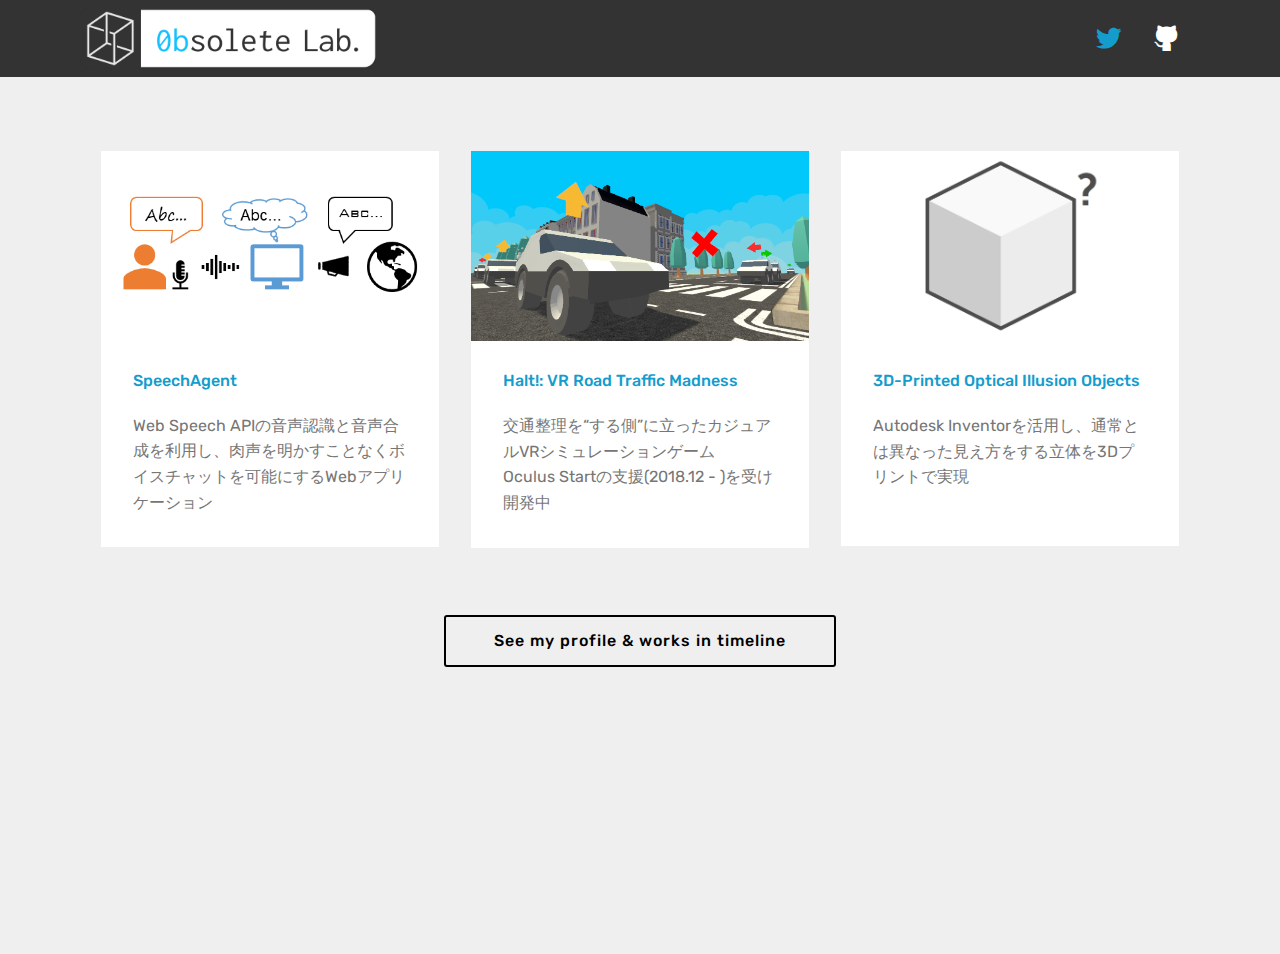
==== index.html @ 594e40de "Initial commit" ====
<!DOCTYPE html>
<html style="height:100%">

<head>
    <meta charset="UTF-8">
    <meta http-equiv="X-UA-Compatible" content="IE=edge">
    <meta name="viewport" content="width=device-width, initial-scale=1, minimum-scale=1">
    <link rel="shortcut icon" href="assets/images/0bsolete-logo-round-128x128.png" type="image/x-icon">
    <title>Home - 0bsolete Lab.</title>
    <link rel="stylesheet" href="assets/web/assets/mobirise-icons/mobirise-icons.css">
    <link rel="stylesheet" href="assets/tether/tether.min.css">
    <link rel="stylesheet" href="assets/bootstrap/css/bootstrap.min.css">
    <link rel="stylesheet" href="assets/bootstrap/css/bootstrap-grid.min.css">
    <link rel="stylesheet" href="assets/bootstrap/css/bootstrap-reboot.min.css">
    <link rel="stylesheet" href="assets/dropdown/css/style.css">
    <link rel="stylesheet" href="assets/socicon/css/styles.css">
    <link rel="stylesheet" href="assets/theme/css/style.css">
    <link rel="stylesheet" href="assets/mobirise/css/mbr-additional.css" type="text/css">



</head>

<body style="height:100%">
    <section class="menu cid-rgYM1ekX1Y" once="menu" id="menu1-i">



        <nav class="navbar navbar-expand beta-menu navbar-dropdown align-items-center navbar-toggleable-sm">
            <button class="navbar-toggler navbar-toggler-right" type="button" data-toggle="collapse" data-target="#navbarSupportedContent" aria-controls="navbarSupportedContent" aria-expanded="false" aria-label="Toggle navigation">
                <div class="hamburger">
                    <span></span>
                    <span></span>
                    <span></span>
                    <span></span>
                </div>
            </button>
            <div class="menu-logo">
                <div class="navbar-brand">
                    <span class="navbar-logo">

                        <a href="index.html"><img src="assets/images/bg-nw-logo-round.png" alt="0bsolete lab. logo" title="" style="height: 3.8rem;"></a>

                    </span>

                </div>
            </div>
            <div class="collapse navbar-collapse" id="navbarSupportedContent">
                <ul class="navbar-nav nav-dropdown nav-right" data-app-modern-menu="true">
                    <li class="nav-item">
                        <a class="nav-link link text-white display-4" href="https://twitter.com/Napier_SunPro"><span class="socicon socicon-twitter mbr-iconfont mbr-iconfont-btn" style="color: rgb(20, 157, 204);"></span></a>
                    </li>
                    <li class="nav-item">
                        <a class="nav-link link text-white display-4" href="https://github.com/Napier-JP"><span class="socicon socicon-github mbr-iconfont mbr-iconfont-btn"></span></a>
                    </li>
                </ul>

            </div>
        </nav>
    </section>

    <section class="cid-rgYOqVncRr" id="features3-l" style="min-height: 60%">
        <div class="container">
            <div class="media-container-row">
                <a href="https://speech-agent.herokuapp.com/">
                    <div class="card p-3 col-12 col-md-6 col-lg-4">
                        <div class="card-wrapper">
                            <div class="card-img">
                                <img src="assets/images/speechagent.png" alt="preview of Web app" title="">
                            </div>
                            <div class="card-box">
                                <h4 class="card-title mbr-fonts-style display-7">
                                    SpeechAgent</h4>
                                <p class="mbr-text mbr-fonts-style display-7">Web Speech APIの音声認識と音声合成を利用し、肉声を明かすことなくボイスチャットを可能にするWebアプリケーション</p>
                            </div>

                        </div>
                </a>
            </div>

            <a href="https://www.viveport.com/apps/d4c0a385-3d9a-4064-9a29-a28a35a3d33d/Halt!:_VR_Road_Traffic_Madness/">
                <div class="card p-3 col-12 col-md-6 col-lg-4">
                    <div class="card-wrapper">
                        <div class="card-img">
                            <img src="assets/images/halt.png" alt="preview of VR game" title="">
                        </div>
                        <div class="card-box">
                            <h4 class="card-title mbr-fonts-style display-7">
                                Halt!: VR Road Traffic Madness</h4>
                            <p class="mbr-text mbr-fonts-style display-7">交通整理を“する側”に立ったカジュアルVRシミュレーションゲーム<br>Oculus Startの支援(2018.12 - )を受け開発中</p>
                        </div>
                    </div>
            </a>
        </div>


        <div class="card p-3 col-12 col-md-6 col-lg-4">
            <a href="3dprint.html">
                <div class="card-wrapper">
                    <div class="card-img">
                        <img src="assets/images/block-16-9.png" alt="preview of 3D printed object" title="">
                    </div>
                    <div class="card-box">
                        <h4 class="card-title mbr-fonts-style display-7">3D-Printed Optical Illusion Objects</h4>
                        <p class="mbr-text mbr-fonts-style display-7">Autodesk Inventorを活用し、通常とは異なった見え方をする立体を3Dプリントで実現</p>
                        <br>
                    </div>
                </div>
            </a>
        </div>
        </div>
        </div>
    </section>

    <section class="mbr-section content8 cid-rgYRGOq35H" id="content8-n" style="height:40%">



        <div class="container">
            <div class="media-container-row title">
                <div class="col-12 col-md-8">
                    <div class="mbr-section-btn align-center"><a class="btn btn-black-outline display-4" href="history.html">See my profile &amp; works in timeline</a></div>
                </div>
            </div>
        </div>
    </section>


    <script src="assets/web/assets/jquery/jquery.min.js"></script>
    <script src="assets/popper/popper.min.js"></script>
    <script src="assets/tether/tether.min.js"></script>
    <script src="assets/bootstrap/js/bootstrap.min.js"></script>
    <script src="assets/smoothscroll/smooth-scroll.js"></script>
    <script src="assets/dropdown/js/script.min.js"></script>
    <script src="assets/touchswipe/jquery.touch-swipe.min.js"></script>
    <script src="assets/theme/js/script.js"></script>


</body>

</html>
---- assets/web/assets/mobirise-icons/mobirise-icons.css ----
@font-face {
  font-family: 'MobiriseIcons';
  src:  url('mobirise-icons.eot?spat4u');
  src:  url('mobirise-icons.eot?spat4u#iefix') format('embedded-opentype'),
    url('mobirise-icons.ttf?spat4u') format('truetype'),
    url('mobirise-icons.woff?spat4u') format('woff'),
    url('mobirise-icons.svg?spat4u#MobiriseIcons') format('svg');
  font-weight: normal;
  font-style: normal;
}

[class^="mbri-"], [class*=" mbri-"] {
  /* use !important to prevent issues with browser extensions that change fonts */
  font-family: MobiriseIcons !important;
  speak: none;
  font-style: normal;
  font-weight: normal;
  font-variant: normal;
  text-transform: none;
  line-height: 1;

  /* Better Font Rendering =========== */
  -webkit-font-smoothing: antialiased;
  -moz-osx-font-smoothing: grayscale;
}

.mbri-add-submenu:before {
  content: "\e900";
}
.mbri-alert:before {
  content: "\e901";
}
.mbri-align-center:before {
  content: "\e902";
}
.mbri-align-justify:before {
  content: "\e903";
}
.mbri-align-left:before {
  content: "\e904";
}
.mbri-align-right:before {
  content: "\e905";
}
.mbri-android:before {
  content: "\e906";
}
.mbri-apple:before {
  content: "\e907";
}
.mbri-arrow-down:before {
  content: "\e908";
}
.mbri-arrow-next:before {
  content: "\e909";
}
.mbri-arrow-prev:before {
  content: "\e90a";
}
.mbri-arrow-up:before {
  content: "\e90b";
}
.mbri-bold:before {
  content: "\e90c";
}
.mbri-bookmark:before {
  content: "\e90d";
}
.mbri-bootstrap:before {
  content: "\e90e";
}
.mbri-briefcase:before {
  content: "\e90f";
}
.mbri-browse:before {
  content: "\e910";
}
.mbri-bulleted-list:before {
  content: "\e911";
}
.mbri-calendar:before {
  content: "\e912";
}
.mbri-camera:before {
  content: "\e913";
}
.mbri-cart-add:before {
  content: "\e914";
}
.mbri-cart-full:before {
  content: "\e915";
}
.mbri-cash:before {
  content: "\e916";
}
.mbri-change-style:before {
  content: "\e917";
}
.mbri-chat:before {
  content: "\e918";
}
.mbri-clock:before {
  content: "\e919";
}
.mbri-close:before {
  content: "\e91a";
}
.mbri-cloud:before {
  content: "\e91b";
}
.mbri-code:before {
  content: "\e91c";
}
.mbri-contact-form:before {
  content: "\e91d";
}
.mbri-credit-card:before {
  content: "\e91e";
}
.mbri-cursor-click:before {
  content: "\e91f";
}
.mbri-cust-feedback:before {
  content: "\e920";
}
.mbri-database:before {
  content: "\e921";
}
.mbri-delivery:before {
  content: "\e922";
}
.mbri-desktop:before {
  content: "\e923";
}
.mbri-devices:before {
  content: "\e924";
}
.mbri-down:before {
  content: "\e925";
}
.mbri-download:before {
  content: "\e989";
}
.mbri-drag-n-drop:before {
  content: "\e927";
}
.mbri-drag-n-drop2:before {
  content: "\e928";
}
.mbri-edit:before {
  content: "\e929";
}
.mbri-edit2:before {
  content: "\e92a";
}
.mbri-error:before {
  content: "\e92b";
}
.mbri-extension:before {
  content: "\e92c";
}
.mbri-features:before {
  content: "\e92d";
}
.mbri-file:before {
  content: "\e92e";
}
.mbri-flag:before {
  content: "\e92f";
}
.mbri-folder:before {
  content: "\e930";
}
.mbri-gift:before {
  content: "\e931";
}
.mbri-github:before {
  content: "\e932";
}
.mbri-globe:before {
  content: "\e933";
}
.mbri-globe-2:before {
  content: "\e934";
}
.mbri-growing-chart:before {
  content: "\e935";
}
.mbri-hearth:before {
  content: "\e936";
}
.mbri-help:before {
  content: "\e937";
}
.mbri-home:before {
  content: "\e938";
}
.mbri-hot-cup:before {
  content: "\e939";
}
.mbri-idea:before {
  content: "\e93a";
}
.mbri-image-gallery:before {
  content: "\e93b";
}
.mbri-image-slider:before {
  content: "\e93c";
}
.mbri-info:before {
  content: "\e93d";
}
.mbri-italic:before {
  content: "\e93e";
}
.mbri-key:before {
  content: "\e93f";
}
.mbri-laptop:before {
  content: "\e940";
}
.mbri-layers:before {
  content: "\e941";
}
.mbri-left-right:before {
  content: "\e942";
}
.mbri-left:before {
  content: "\e943";
}
.mbri-letter:before {
  content: "\e944";
}
.mbri-like:before {
  content: "\e945";
}
.mbri-link:before {
  content: "\e946";
}
.mbri-lock:before {
  content: "\e947";
}
.mbri-login:before {
  content: "\e948";
}
.mbri-logout:before {
  content: "\e949";
}
.mbri-magic-stick:before {
  content: "\e94a";
}
.mbri-map-pin:before {
  content: "\e94b";
}
.mbri-menu:before {
  content: "\e94c";
}
.mbri-mobile:before {
  content: "\e94d";
}
.mbri-mobile2:before {
  content: "\e94e";
}
.mbri-mobirise:before {
  content: "\e94f";
}
.mbri-more-horizontal:before {
  content: "\e950";
}
.mbri-more-vertical:before {
  content: "\e951";
}
.mbri-music:before {
  content: "\e952";
}
.mbri-new-file:before {
  content: "\e953";
}
.mbri-numbered-list:before {
  content: "\e954";
}
.mbri-opened-folder:before {
  content: "\e955";
}
.mbri-pages:before {
  content: "\e956";
}
.mbri-paper-plane:before {
  content: "\e957";
}
.mbri-paperclip:before {
  content: "\e958";
}
.mbri-photo:before {
  content: "\e959";
}
.mbri-photos:before {
  content: "\e95a";
}
.mbri-pin:before {
  content: "\e95b";
}
.mbri-play:before {
  content: "\e95c";
}
.mbri-plus:before {
  content: "\e95d";
}
.mbri-preview:before {
  content: "\e95e";
}
.mbri-print:before {
  content: "\e95f";
}
.mbri-protect:before {
  content: "\e960";
}
.mbri-question:before {
  content: "\e961";
}
.mbri-quote-left:before {
  content: "\e962";
}
.mbri-quote-right:before {
  content: "\e963";
}
.mbri-refresh:before {
  content: "\e964";
}
.mbri-responsive:before {
  content: "\e965";
}
.mbri-right:before {
  content: "\e966";
}
.mbri-rocket:before {
  content: "\e967";
}
.mbri-sad-face:before {
  content: "\e968";
}
.mbri-sale:before {
  content: "\e969";
}
.mbri-save:before {
  content: "\e96a";
}
.mbri-search:before {
  content: "\e96b";
}
.mbri-setting:before {
  content: "\e96c";
}
.mbri-setting2:before {
  content: "\e96d";
}
.mbri-setting3:before {
  content: "\e96e";
}
.mbri-share:before {
  content: "\e96f";
}
.mbri-shopping-bag:before {
  content: "\e970";
}
.mbri-shopping-basket:before {
  content: "\e971";
}
.mbri-shopping-cart:before {
  content: "\e972";
}
.mbri-sites:before {
  content: "\e973";
}
.mbri-smile-face:before {
  content: "\e974";
}
.mbri-speed:before {
  content: "\e975";
}
.mbri-star:before {
  content: "\e976";
}
.mbri-success:before {
  content: "\e977";
}
.mbri-sun:before {
  content: "\e978";
}
.mbri-sun2:before {
  content: "\e979";
}
.mbri-tablet:before {
  content: "\e97a";
}
.mbri-tablet-vertical:before {
  content: "\e97b";
}
.mbri-target:before {
  content: "\e97c";
}
.mbri-timer:before {
  content: "\e97d";
}
.mbri-to-ftp:before {
  content: "\e97e";
}
.mbri-to-local-drive:before {
  content: "\e97f";
}
.mbri-touch-swipe:before {
  content: "\e980";
}
.mbri-touch:before {
  content: "\e981";
}
.mbri-trash:before {
  content: "\e982";
}
.mbri-underline:before {
  content: "\e983";
}
.mbri-unlink:before {
  content: "\e984";
}
.mbri-unlock:before {
  content: "\e985";
}
.mbri-up-down:before {
  content: "\e986";
}
.mbri-up:before {
  content: "\e987";
}
.mbri-update:before {
  content: "\e988";
}
.mbri-upload:before {
 content: "\e926"; 
}
.mbri-user:before {
  content: "\e98a";
}
.mbri-user2:before {
  content: "\e98b";
}
.mbri-users:before {
  content: "\e98c";
}
.mbri-video:before {
  content: "\e98d";
}
.mbri-video-play:before {
  content: "\e98e";
}
.mbri-watch:before {
  content: "\e98f";
}
.mbri-website-theme:before {
  content: "\e990";
}
.mbri-wifi:before {
  content: "\e991";
}
.mbri-windows:before {
  content: "\e992";
}
.mbri-zoom-out:before {
  content: "\e993";
}
.mbri-redo:before {
  content: "\e994";
}
.mbri-undo:before {
  content: "\e995";
}
---- assets/dropdown/css/style.css ----
.navbar-dropdown {
  left: 0;
  padding: 0;
  position: absolute;
  right: 0;
  top: 0;
  transition: all 0.45s ease;
  z-index: 1030;
  background: #282828; }
  .navbar-dropdown .navbar-logo {
    margin-right: 0.8rem;
    transition: margin 0.3s ease-in-out;
    vertical-align: middle; }
    .navbar-dropdown .navbar-logo img {
      height: 3.125rem;
      transition: all 0.3s ease-in-out; }
    .navbar-dropdown .navbar-logo.mbr-iconfont {
      font-size: 3.125rem;
      line-height: 3.125rem; }
  .navbar-dropdown .navbar-caption {
    font-weight: 700;
    white-space: normal;
    vertical-align: -4px;
    line-height: 3.125rem !important; }
    .navbar-dropdown .navbar-caption, .navbar-dropdown .navbar-caption:hover {
      color: inherit;
      text-decoration: none; }
  .navbar-dropdown .mbr-iconfont + .navbar-caption {
    vertical-align: -1px; }
  .navbar-dropdown.navbar-fixed-top {
    position: fixed; }
  .navbar-dropdown .navbar-brand span {
    vertical-align: -4px; }
  .navbar-dropdown.bg-color.transparent {
    background: none; }
  .navbar-dropdown.navbar-short .navbar-brand {
    padding: 0.625rem 0; }
    .navbar-dropdown.navbar-short .navbar-brand span {
      vertical-align: -1px; }
  .navbar-dropdown.navbar-short .navbar-caption {
    line-height: 2.375rem !important;
    vertical-align: -2px; }
  .navbar-dropdown.navbar-short .navbar-logo {
    margin-right: 0.5rem; }
    .navbar-dropdown.navbar-short .navbar-logo img {
      height: 2.375rem; }
    .navbar-dropdown.navbar-short .navbar-logo.mbr-iconfont {
      font-size: 2.375rem;
      line-height: 2.375rem; }
  .navbar-dropdown.navbar-short .mbr-table-cell {
    height: 3.625rem; }
  .navbar-dropdown .navbar-close {
    left: 0.6875rem;
    position: fixed;
    top: 0.75rem;
    z-index: 1000; }
  .navbar-dropdown .hamburger-icon {
    content: "";
    display: inline-block;
    vertical-align: middle;
    width: 16px;
    -webkit-box-shadow: 0 -6px 0 1px #282828,0 0 0 1px #282828,0 6px 0 1px #282828;
    -moz-box-shadow: 0 -6px 0 1px #282828,0 0 0 1px #282828,0 6px 0 1px #282828;
    box-shadow: 0 -6px 0 1px #282828,0 0 0 1px #282828,0 6px 0 1px #282828; }

.dropdown-menu .dropdown-toggle[data-toggle="dropdown-submenu"]::after {
  border-bottom: 0.35em solid transparent;
  border-left: 0.35em solid;
  border-right: 0;
  border-top: 0.35em solid transparent;
  margin-left: 0.3rem; }

.dropdown-menu .dropdown-item:focus {
  outline: 0; }

.nav-dropdown {
  font-size: 0.75rem;
  font-weight: 500;
  height: auto !important; }
  .nav-dropdown .nav-btn {
    padding-left: 1rem; }
  .nav-dropdown .link {
    margin: .667em 1.667em;
    font-weight: 500;
    padding: 0;
    transition: color .2s ease-in-out; }
    .nav-dropdown .link.dropdown-toggle {
      margin-right: 2.583em; }
      .nav-dropdown .link.dropdown-toggle::after {
        margin-left: .25rem;
        border-top: 0.35em solid;
        border-right: 0.35em solid transparent;
        border-left: 0.35em solid transparent;
        border-bottom: 0; }
      .nav-dropdown .link.dropdown-toggle[aria-expanded="true"] {
        margin: 0;
        padding: 0.667em 3.263em  0.667em 1.667em; }
  .nav-dropdown .link::after,
  .nav-dropdown .dropdown-item::after {
    color: inherit; }
  .nav-dropdown .btn {
    font-size: 0.75rem;
    font-weight: 700;
    letter-spacing: 0;
    margin-bottom: 0;
    padding-left: 1.25rem;
    padding-right: 1.25rem; }
  .nav-dropdown .dropdown-menu {
    border-radius: 0;
    border: 0;
    left: 0;
    margin: 0;
    padding-bottom: 1.25rem;
    padding-top: 1.25rem;
    position: relative; }
  .nav-dropdown .dropdown-submenu {
    margin-left: 0.125rem;
    top: 0; }
  .nav-dropdown .dropdown-item {
    font-weight: 500;
    line-height: 2;
    padding: 0.3846em 4.615em 0.3846em 1.5385em;
    position: relative;
    transition: color .2s ease-in-out, background-color .2s ease-in-out; }
    .nav-dropdown .dropdown-item::after {
      margin-top: -0.3077em;
      position: absolute;
      right: 1.1538em;
      top: 50%; }
    .nav-dropdown .dropdown-item:focus, .nav-dropdown .dropdown-item:hover {
      background: none; }

@media (max-width: 767px) {
  .nav-dropdown.navbar-toggleable-sm {
    bottom: 0;
    display: none;
    left: 0;
    overflow-x: hidden;
    position: fixed;
    top: 0;
    transform: translateX(-100%);
    -ms-transform: translateX(-100%);
    -webkit-transform: translateX(-100%);
    width: 18.75rem;
    z-index: 999; } }
.nav-dropdown.navbar-toggleable-xl {
  bottom: 0;
  display: none;
  left: 0;
  overflow-x: hidden;
  position: fixed;
  top: 0;
  transform: translateX(-100%);
  -ms-transform: translateX(-100%);
  -webkit-transform: translateX(-100%);
  width: 18.75rem;
  z-index: 999; }

.nav-dropdown-sm {
  display: block !important;
  overflow-x: hidden;
  overflow: auto;
  padding-top: 3.875rem; }
  .nav-dropdown-sm::after {
    content: "";
    display: block;
    height: 3rem;
    width: 100%; }
  .nav-dropdown-sm.collapse.in ~ .navbar-close {
    display: block !important; }
  .nav-dropdown-sm.collapsing, .nav-dropdown-sm.collapse.in {
    transform: translateX(0);
    -ms-transform: translateX(0);
    -webkit-transform: translateX(0);
    transition: all 0.25s ease-out;
    -webkit-transition: all 0.25s ease-out;
    background: #282828; }
  .nav-dropdown-sm.collapsing[aria-expanded="false"] {
    transform: translateX(-100%);
    -ms-transform: translateX(-100%);
    -webkit-transform: translateX(-100%); }
  .nav-dropdown-sm .nav-item {
    display: block;
    margin-left: 0 !important;
    padding-left: 0; }
  .nav-dropdown-sm .link,
  .nav-dropdown-sm .dropdown-item {
    border-top: 1px dotted rgba(255, 255, 255, 0.1);
    font-size: 0.8125rem;
    line-height: 1.6;
    margin: 0 !important;
    padding: 0.875rem 2.4rem 0.875rem 1.5625rem !important;
    position: relative;
    white-space: normal; }
    .nav-dropdown-sm .link:focus, .nav-dropdown-sm .link:hover,
    .nav-dropdown-sm .dropdown-item:focus,
    .nav-dropdown-sm .dropdown-item:hover {
      background: rgba(0, 0, 0, 0.2) !important;
      color: #c0a375; }
  .nav-dropdown-sm .nav-btn {
    position: relative;
    padding: 1.5625rem 1.5625rem 0 1.5625rem; }
    .nav-dropdown-sm .nav-btn::before {
      border-top: 1px dotted rgba(255, 255, 255, 0.1);
      content: "";
      left: 0;
      position: absolute;
      top: 0;
      width: 100%; }
    .nav-dropdown-sm .nav-btn + .nav-btn {
      padding-top: 0.625rem; }
      .nav-dropdown-sm .nav-btn + .nav-btn::before {
        display: none; }
  .nav-dropdown-sm .btn {
    padding: 0.625rem 0; }
  .nav-dropdown-sm .dropdown-toggle[data-toggle="dropdown-submenu"]::after {
    margin-left: .25rem;
    border-top: 0.35em solid;
    border-right: 0.35em solid transparent;
    border-left: 0.35em solid transparent;
    border-bottom: 0; }
  .nav-dropdown-sm .dropdown-toggle[data-toggle="dropdown-submenu"][aria-expanded="true"]::after {
    border-top: 0;
    border-right: 0.35em solid transparent;
    border-left: 0.35em solid transparent;
    border-bottom: 0.35em solid; }
  .nav-dropdown-sm .dropdown-menu {
    margin: 0;
    padding: 0;
    position: relative;
    top: 0;
    left: 0;
    width: 100%;
    border: 0;
    float: none;
    border-radius: 0;
    background: none; }
  .nav-dropdown-sm .dropdown-submenu {
    left: 100%;
    margin-left: 0.125rem;
    margin-top: -1.25rem;
    top: 0; }

.navbar-toggleable-sm .nav-dropdown .dropdown-menu {
  position: absolute; }

.navbar-toggleable-sm .nav-dropdown .dropdown-submenu {
  left: 100%;
  margin-left: 0.125rem;
  margin-top: -1.25rem;
  top: 0; }

.navbar-toggleable-sm.opened .nav-dropdown .dropdown-menu {
  position: relative; }

.navbar-toggleable-sm.opened .nav-dropdown .dropdown-submenu {
  left: 0;
  margin-left: 00rem;
  margin-top: 0rem;
  top: 0; }

.is-builder .nav-dropdown.collapsing {
  transition: none !important; }

/*# sourceMappingURL=style.css.map */
---- assets/socicon/css/styles.css ----
@charset "UTF-8";

@font-face {
  font-family: "socicon";
  src:url("../fonts/socicon.eot");
  src:url("../fonts/socicon.eot?#iefix") format("embedded-opentype"),
    url("../fonts/socicon.woff") format("woff"),
    url("../fonts/socicon.ttf") format("truetype"),
    url("../fonts/socicon.svg#socicon") format("svg");
  font-weight: normal;
  font-style: normal;

}

[data-icon]:before {
  font-family: "socicon" !important;
  content: attr(data-icon);
  font-style: normal !important;
  font-weight: normal !important;
  font-variant: normal !important;
  text-transform: none !important;
  speak: none;
  line-height: 1;
  -webkit-font-smoothing: antialiased;
  -moz-osx-font-smoothing: grayscale;
}

[class^="socicon-"]:before,
[class*=" socicon-"]:before {
  font-family: "socicon" !important;
  font-style: normal !important;
  font-weight: normal !important;
  font-variant: normal !important;
  text-transform: none !important;
  speak: none;
  line-height: 1;
  -webkit-font-smoothing: antialiased;
  -moz-osx-font-smoothing: grayscale;
}

.socicon-modelmayhem:before {
  content: "\e000";
}
.socicon-mixcloud:before {
  content: "\e001";
}
.socicon-drupal:before {
  content: "\e002";
}
.socicon-swarm:before {
  content: "\e003";
}
.socicon-istock:before {
  content: "\e004";
}
.socicon-yammer:before {
  content: "\e005";
}
.socicon-ello:before {
  content: "\e006";
}
.socicon-stackoverflow:before {
  content: "\e007";
}
.socicon-persona:before {
  content: "\e008";
}
.socicon-triplej:before {
  content: "\e009";
}
.socicon-houzz:before {
  content: "\e00a";
}
.socicon-rss:before {
  content: "\e00b";
}
.socicon-paypal:before {
  content: "\e00c";
}
.socicon-odnoklassniki:before {
  content: "\e00d";
}
.socicon-airbnb:before {
  content: "\e00e";
}
.socicon-periscope:before {
  content: "\e00f";
}
.socicon-outlook:before {
  content: "\e010";
}
.socicon-coderwall:before {
  content: "\e011";
}
.socicon-tripadvisor:before {
  content: "\e012";
}
.socicon-appnet:before {
  content: "\e013";
}
.socicon-goodreads:before {
  content: "\e014";
}
.socicon-tripit:before {
  content: "\e015";
}
.socicon-lanyrd:before {
  content: "\e016";
}
.socicon-slideshare:before {
  content: "\e017";
}
.socicon-buffer:before {
  content: "\e018";
}
.socicon-disqus:before {
  content: "\e019";
}
.socicon-vkontakte:before {
  content: "\e01a";
}
.socicon-whatsapp:before {
  content: "\e01b";
}
.socicon-patreon:before {
  content: "\e01c";
}
.socicon-storehouse:before {
  content: "\e01d";
}
.socicon-pocket:before {
  content: "\e01e";
}
.socicon-mail:before {
  content: "\e01f";
}
.socicon-blogger:before {
  content: "\e020";
}
.socicon-technorati:before {
  content: "\e021";
}
.socicon-reddit:before {
  content: "\e022";
}
.socicon-dribbble:before {
  content: "\e023";
}
.socicon-stumbleupon:before {
  content: "\e024";
}
.socicon-digg:before {
  content: "\e025";
}
.socicon-envato:before {
  content: "\e026";
}
.socicon-behance:before {
  content: "\e027";
}
.socicon-delicious:before {
  content: "\e028";
}
.socicon-deviantart:before {
  content: "\e029";
}
.socicon-forrst:before {
  content: "\e02a";
}
.socicon-play:before {
  content: "\e02b";
}
.socicon-zerply:before {
  content: "\e02c";
}
.socicon-wikipedia:before {
  content: "\e02d";
}
.socicon-apple:before {
  content: "\e02e";
}
.socicon-flattr:before {
  content: "\e02f";
}
.socicon-github:before {
  content: "\e030";
}
.socicon-renren:before {
  content: "\e031";
}
.socicon-friendfeed:before {
  content: "\e032";
}
.socicon-newsvine:before {
  content: "\e033";
}
.socicon-identica:before {
  content: "\e034";
}
.socicon-bebo:before {
  content: "\e035";
}
.socicon-zynga:before {
  content: "\e036";
}
.socicon-steam:before {
  content: "\e037";
}
.socicon-xbox:before {
  content: "\e038";
}
.socicon-windows:before {
  content: "\e039";
}
.socicon-qq:before {
  content: "\e03a";
}
.socicon-douban:before {
  content: "\e03b";
}
.socicon-meetup:before {
  content: "\e03c";
}
.socicon-playstation:before {
  content: "\e03d";
}
.socicon-android:before {
  content: "\e03e";
}
.socicon-snapchat:before {
  content: "\e03f";
}
.socicon-twitter:before {
  content: "\e040";
}
.socicon-facebook:before {
  content: "\e041";
}
.socicon-googleplus:before {
  content: "\e042";
}
.socicon-pinterest:before {
  content: "\e043";
}
.socicon-foursquare:before {
  content: "\e044";
}
.socicon-yahoo:before {
  content: "\e045";
}
.socicon-skype:before {
  content: "\e046";
}
.socicon-yelp:before {
  content: "\e047";
}
.socicon-feedburner:before {
  content: "\e048";
}
.socicon-linkedin:before {
  content: "\e049";
}
.socicon-viadeo:before {
  content: "\e04a";
}
.socicon-xing:before {
  content: "\e04b";
}
.socicon-myspace:before {
  content: "\e04c";
}
.socicon-soundcloud:before {
  content: "\e04d";
}
.socicon-spotify:before {
  content: "\e04e";
}
.socicon-grooveshark:before {
  content: "\e04f";
}
.socicon-lastfm:before {
  content: "\e050";
}
.socicon-youtube:before {
  content: "\e051";
}
.socicon-vimeo:before {
  content: "\e052";
}
.socicon-dailymotion:before {
  content: "\e053";
}
.socicon-vine:before {
  content: "\e054";
}
.socicon-flickr:before {
  content: "\e055";
}
.socicon-500px:before {
  content: "\e056";
}
.socicon-wordpress:before {
  content: "\e058";
}
.socicon-tumblr:before {
  content: "\e059";
}
.socicon-twitch:before {
  content: "\e05a";
}
.socicon-8tracks:before {
  content: "\e05b";
}
.socicon-amazon:before {
  content: "\e05c";
}
.socicon-icq:before {
  content: "\e05d";
}
.socicon-smugmug:before {
  content: "\e05e";
}
.socicon-ravelry:before {
  content: "\e05f";
}
.socicon-weibo:before {
  content: "\e060";
}
.socicon-baidu:before {
  content: "\e061";
}
.socicon-angellist:before {
  content: "\e062";
}
.socicon-ebay:before {
  content: "\e063";
}
.socicon-imdb:before {
  content: "\e064";
}
.socicon-stayfriends:before {
  content: "\e065";
}
.socicon-residentadvisor:before {
  content: "\e066";
}
.socicon-google:before {
  content: "\e067";
}
.socicon-yandex:before {
  content: "\e068";
}
.socicon-sharethis:before {
  content: "\e069";
}
.socicon-bandcamp:before {
  content: "\e06a";
}
.socicon-itunes:before {
  content: "\e06b";
}
.socicon-deezer:before {
  content: "\e06c";
}
.socicon-telegram:before {
  content: "\e06e";
}
.socicon-openid:before {
  content: "\e06f";
}
.socicon-amplement:before {
  content: "\e070";
}
.socicon-viber:before {
  content: "\e071";
}
.socicon-zomato:before {
  content: "\e072";
}
.socicon-draugiem:before {
  content: "\e074";
}
.socicon-endomodo:before {
  content: "\e075";
}
.socicon-filmweb:before {
  content: "\e076";
}
.socicon-stackexchange:before {
  content: "\e077";
}
.socicon-wykop:before {
  content: "\e078";
}
.socicon-teamspeak:before {
  content: "\e079";
}
.socicon-teamviewer:before {
  content: "\e07a";
}
.socicon-ventrilo:before {
  content: "\e07b";
}
.socicon-younow:before {
  content: "\e07c";
}
.socicon-raidcall:before {
  content: "\e07d";
}
.socicon-mumble:before {
  content: "\e07e";
}
.socicon-medium:before {
  content: "\e06d";
}
.socicon-bebee:before {
  content: "\e07f";
}
.socicon-hitbox:before {
  content: "\e080";
}
.socicon-reverbnation:before {
  content: "\e081";
}
.socicon-formulr:before {
  content: "\e082";
}
.socicon-instagram:before {
  content: "\e057";
}
.socicon-battlenet:before {
  content: "\e083";
}
.socicon-chrome:before {
  content: "\e084";
}
.socicon-discord:before {
  content: "\e086";
}
.socicon-issuu:before {
  content: "\e087";
}
.socicon-macos:before {
  content: "\e088";
}
.socicon-firefox:before {
  content: "\e089";
}
.socicon-opera:before {
  content: "\e08d";
}
.socicon-keybase:before {
  content: "\e090";
}
.socicon-alliance:before {
  content: "\e091";
}
.socicon-livejournal:before {
  content: "\e092";
}
.socicon-googlephotos:before {
  content: "\e093";
}
.socicon-horde:before {
  content: "\e094";
}
.socicon-etsy:before {
  content: "\e095";
}
.socicon-zapier:before {
  content: "\e096";
}
.socicon-google-scholar:before {
  content: "\e097";
}
.socicon-researchgate:before {
  content: "\e098";
}
.socicon-wechat:before {
  content: "\e099";
}
.socicon-strava:before {
  content: "\e09a";
}
.socicon-line:before {
  content: "\e09b";
}
.socicon-lyft:before {
  content: "\e09c";
}
.socicon-uber:before {
  content: "\e09d";
}
.socicon-songkick:before {
  content: "\e09e";
}
.socicon-viewbug:before {
  content: "\e09f";
}
.socicon-googlegroups:before {
  content: "\e0a0";
}
.socicon-quora:before {
  content: "\e073";
}
.socicon-diablo:before {
  content: "\e085";
}
.socicon-blizzard:before {
  content: "\e0a1";
}
.socicon-hearthstone:before {
  content: "\e08b";
}
.socicon-heroes:before {
  content: "\e08a";
}
.socicon-overwatch:before {
  content: "\e08c";
}
.socicon-warcraft:before {
  content: "\e08e";
}
.socicon-starcraft:before {
  content: "\e08f";
}
.socicon-beam:before {
  content: "\e0a2";
}
.socicon-curse:before {
  content: "\e0a3";
}
.socicon-player:before {
  content: "\e0a4";
}
.socicon-streamjar:before {
  content: "\e0a5";
}
.socicon-nintendo:before {
  content: "\e0a6";
}
.socicon-hellocoton:before {
  content: "\e0a7";
}
---- assets/theme/css/style.css ----
/*!
 * Mobirise v4 theme (https://mobirise.com/)
 * Copyright 2017 Mobirise
 */
section {
  background-color: #eeeeee; }

section,
.container,
.container-fluid {
  position: relative;
  word-wrap: break-word; }

a.mbr-iconfont:hover {
  text-decoration: none; }

.article .lead p, .article .lead ul, .article .lead ol, .article .lead pre, .article .lead blockquote {
  margin-bottom: 0; }

a {
  font-style: normal;
  font-weight: 400;
  cursor: pointer; }
  a, a:hover {
    text-decoration: none; }

figure {
  margin-bottom: 0; }

body {
  color: #232323; }

h1, h2, h3, h4, h5, h6,
.h1, .h2, .h3, .h4, .h5, .h6,
.display-1, .display-2, .display-3, .display-4 {
  line-height: 1;
  word-break: break-word;
  word-wrap: break-word; }

b, strong {
  font-weight: bold; }

blockquote {
  padding: 10px 0 10px 20px;
  position: relative;
  border-left: 2px solid;
  border-color: #ff3366; }

input:-webkit-autofill, input:-webkit-autofill:hover, input:-webkit-autofill:focus, input:-webkit-autofill:active {
  transition-delay: 9999s;
  transition-property: background-color, color; }

textarea[type="hidden"] {
  display: none; }

body {
  position: relative; }

section {
  background-position: 50% 50%;
  background-repeat: no-repeat;
  background-size: cover; }
  section .mbr-background-video,
  section .mbr-background-video-preview {
    position: absolute;
    bottom: 0;
    left: 0;
    right: 0;
    top: 0; }

.hidden {
  visibility: hidden; }

.mbr-z-index20 {
  z-index: 20; }

/*! Base colors */
.mbr-white {
  color: #ffffff; }

.mbr-black {
  color: #000000; }

.mbr-bg-white {
  background-color: #ffffff; }

.mbr-bg-black {
  background-color: #000000; }

/*! Text-aligns */
.align-left {
  text-align: left; }

.align-center {
  text-align: center; }

.align-right {
  text-align: right; }

@media (max-width: 767px) {
  .align-left, .align-center, .align-right, .mbr-section-btn, .mbr-section-title {
    text-align: center; } }
/*! Font-weight  */
.mbr-light {
  font-weight: 300; }

.mbr-regular {
  font-weight: 400; }

.mbr-semibold {
  font-weight: 500; }

.mbr-bold {
  font-weight: 700; }

/*! Media  */
.media-size-item {
  -webkit-flex: 1 1 auto;
  -moz-flex: 1 1 auto;
  -ms-flex: 1 1 auto;
  -o-flex: 1 1 auto;
  flex: 1 1 auto; }

.media-content {
  -webkit-flex-basis: 100%;
  flex-basis: 100%; }

.media-container-row {
  display: -ms-flexbox;
  display: -webkit-flex;
  display: flex;
  -webkit-flex-direction: row;
  -ms-flex-direction: row;
  flex-direction: row;
  -webkit-flex-wrap: wrap;
  -ms-flex-wrap: wrap;
  flex-wrap: wrap;
  -webkit-justify-content: center;
  -ms-flex-pack: center;
  justify-content: center;
  -webkit-align-content: center;
  -ms-flex-line-pack: center;
  align-content: center;
  -webkit-align-items: start;
  -ms-flex-align: start;
  align-items: start; }
  .media-container-row .media-size-item {
    width: 400px; }

.media-container-column {
  display: -ms-flexbox;
  display: -webkit-flex;
  display: flex;
  -webkit-flex-direction: column;
  -ms-flex-direction: column;
  flex-direction: column;
  -webkit-flex-wrap: wrap;
  -ms-flex-wrap: wrap;
  flex-wrap: wrap;
  -webkit-justify-content: center;
  -ms-flex-pack: center;
  justify-content: center;
  -webkit-align-content: center;
  -ms-flex-line-pack: center;
  align-content: center;
  -webkit-align-items: stretch;
  -ms-flex-align: stretch;
  align-items: stretch; }
  .media-container-column > * {
    width: 100%; }

@media (min-width: 992px) {
  .media-container-row {
    -webkit-flex-wrap: nowrap;
    -ms-flex-wrap: nowrap;
    flex-wrap: nowrap; } }
figure {
  overflow: hidden; }

figure[mbr-media-size] {
  transition: width 0.1s; }

.mbr-figure img, .mbr-figure iframe {
  display: block;
  width: 100%; }

.card {
  background-color: transparent;
  border: none; }

.card-img {
  text-align: center;
  flex-shrink: 0;
  -webkit-flex-shrink: 0; }

.media {
  max-width: 100%;
  margin: 0 auto; }

.mbr-figure {
  -ms-flex-item-align: center;
  -ms-grid-row-align: center;
  -webkit-align-self: center;
  align-self: center; }

.media-container > div {
  max-width: 100%; }

.mbr-figure img, .card-img img {
  width: 100%; }

@media (max-width: 991px) {
  .media-size-item {
    width: auto !important; }

  .media {
    width: auto; }

  .mbr-figure {
    width: 100% !important; } }
/*! Buttons */
.mbr-section-btn {
  margin-left: -.25rem;
  margin-right: -.25rem;
  font-size: 0; }

nav .mbr-section-btn {
  margin-left: 0rem;
  margin-right: 0rem; }

/*! Btn icon margin */
.btn .mbr-iconfont, .btn.btn-sm .mbr-iconfont {
  cursor: pointer;
  margin-right: 0.5rem; }

.btn.btn-md .mbr-iconfont, .btn.btn-md .mbr-iconfont {
  margin-right: 0.8rem; }

.mbr-regular {
  font-weight: 400; }

.mbr-semibold {
  font-weight: 500; }

.mbr-bold {
  font-weight: 700; }

[type="submit"] {
  -webkit-appearance: none; }

/*! Full-screen */
.mbr-fullscreen .mbr-overlay {
  min-height: 100vh; }

.mbr-fullscreen {
  display: flex;
  display: -webkit-flex;
  display: -moz-flex;
  display: -ms-flex;
  display: -o-flex;
  align-items: center;
  -webkit-align-items: center;
  min-height: 100vh;
  padding-top: 3rem;
  padding-bottom: 3rem; }

/*! Map */
.map {
  height: 25rem;
  position: relative; }
  .map iframe {
    width: 100%;
    height: 100%; }

/* Form */
.form-asterisk {
  font-family: initial;
  position: absolute;
  top: -2px;
  font-weight: normal; }

/*! Scroll to top arrow */
.mbr-arrow-up {
  bottom: 25px;
  right: 90px;
  position: fixed;
  text-align: right;
  z-index: 5000;
  color: #ffffff;
  font-size: 32px;
  transform: rotate(180deg);
  -webkit-transform: rotate(180deg); }

.mbr-arrow-up a {
  background: rgba(0, 0, 0, 0.2);
  border-radius: 3px;
  color: #fff;
  display: inline-block;
  height: 60px;
  width: 60px;
  outline-style: none !important;
  position: relative;
  text-decoration: none;
  transition: all .3s ease-in-out;
  cursor: pointer;
  text-align: center; }
  .mbr-arrow-up a:hover {
    background-color: rgba(0, 0, 0, 0.4); }
  .mbr-arrow-up a i {
    line-height: 60px; }

.mbr-arrow-up-icon {
  display: block;
  color: #fff; }

.mbr-arrow-up-icon::before {
  content: "\203a";
  display: inline-block;
  font-family: serif;
  font-size: 32px;
  line-height: 1;
  font-style: normal;
  position: relative;
  top: 6px;
  left: -4px;
  -webkit-transform: rotate(-90deg);
  transform: rotate(-90deg); }

/*! Arrow Down */
.mbr-arrow {
  position: absolute;
  bottom: 45px;
  left: 50%;
  width: 60px;
  height: 60px;
  cursor: pointer;
  background-color: rgba(80, 80, 80, 0.5);
  border-radius: 50%;
  -webkit-transform: translateX(-50%);
  transform: translateX(-50%); }
  .mbr-arrow > a {
    display: inline-block;
    text-decoration: none;
    outline-style: none;
    -webkit-animation: arrowdown 1.7s ease-in-out infinite;
    animation: arrowdown 1.7s ease-in-out infinite; }
    .mbr-arrow > a > i {
      position: absolute;
      top: -2px;
      left: 15px;
      font-size: 2rem; }

@keyframes arrowdown {
  0% {
    transform: translateY(0px);
    -webkit-transform: translateY(0px); }
  50% {
    transform: translateY(-5px);
    -webkit-transform: translateY(-5px); }
  100% {
    transform: translateY(0px);
    -webkit-transform: translateY(0px); } }
@-webkit-keyframes arrowdown {
  0% {
    transform: translateY(0px);
    -webkit-transform: translateY(0px); }
  50% {
    transform: translateY(-5px);
    -webkit-transform: translateY(-5px); }
  100% {
    transform: translateY(0px);
    -webkit-transform: translateY(0px); } }
@media (max-width: 500px) {
  .mbr-arrow-up {
    left: 50%;
    right: auto;
    transform: translateX(-50%) rotate(180deg);
    -webkit-transform: translateX(-50%) rotate(180deg); } }
/*Gradients animation*/
@keyframes gradient-animation {
  from {
    background-position: 0% 100%;
    animation-timing-function: ease-in-out; }
  to {
    background-position: 100% 0%;
    animation-timing-function: ease-in-out; } }
@-webkit-keyframes gradient-animation {
  from {
    background-position: 0% 100%;
    animation-timing-function: ease-in-out; }
  to {
    background-position: 100% 0%;
    animation-timing-function: ease-in-out; } }
.bg-gradient {
  background-size: 200% 200%;
  animation: gradient-animation 5s infinite alternate;
  -webkit-animation: gradient-animation 5s infinite alternate; }

.menu .navbar-brand {
  display: -webkit-flex; }
  .menu .navbar-brand span {
    display: flex;
    display: -webkit-flex; }
  .menu .navbar-brand .navbar-caption-wrap {
    display: -webkit-flex; }
  .menu .navbar-brand .navbar-logo img {
    display: -webkit-flex; }
@media (min-width: 768px) and (max-width: 991px) {
  .menu .navbar-toggleable-sm .navbar-nav {
    display: -webkit-box;
    display: -webkit-flex;
    display: -ms-flexbox; } }
@media (min-width: 992px) {
  .menu .navbar-nav.nav-dropdown {
    display: -webkit-flex; }
  .menu .navbar-toggleable-sm .navbar-collapse {
    display: -webkit-flex !important; } }
@media (max-width: 767px) {
  .menu .navbar-collapse {
    overflow-y: auto;
    max-height: 80vh; }
  .menu .dropdown-menu {
    max-height: 60vh;
    overflow-y: auto; } }

.navbar {
  display: -webkit-flex;
  -webkit-flex-wrap: wrap;
  -webkit-align-items: center;
  -webkit-justify-content: space-between; }

.navbar-collapse {
  -webkit-flex-basis: 100%;
  -webkit-flex-grow: 1;
  -webkit-align-items: center; }

.nav-dropdown .link {
  padding: .667em 1.667em !important;
  margin: 0 !important; }

.nav {
  display: -webkit-flex;
  -webkit-flex-wrap: wrap; }

.row {
  display: -webkit-flex;
  -webkit-flex-wrap: wrap; }

.justify-content-center {
  -webkit-justify-content: center; }

.form-inline {
  display: -webkit-flex;
  -webkit-flex-flow: row wrap;
  -webkit-align-items: center; }

.card-wrapper {
  -webkit-flex: 1; }

.carousel-control {
  z-index: 10;
  display: -webkit-flex;
  -webkit-align-items: center;
  -webkit-justify-content: center; }

.carousel-controls {
  display: -webkit-flex; }

.media {
  display: -webkit-flex; }

/*# sourceMappingURL=style.css.map */
.engine {
	position: absolute;
	text-indent: -2400px;
	text-align: center;
	padding: 0;
	top: 0;
	left: -2400px;
}
---- assets/mobirise/css/mbr-additional.css ----
@import url(https://fonts.googleapis.com/css?family=Rubik:300,300i,400,400i,500,500i,700,700i,900,900i);





body {
  font-style: normal;
  line-height: 1.5;
}
.mbr-section-title {
  font-style: normal;
  line-height: 1.2;
}
.mbr-section-subtitle {
  line-height: 1.3;
}
.mbr-text {
  font-style: normal;
  line-height: 1.6;
}
.display-1 {
  font-family: 'Rubik', sans-serif;
  font-size: 4.25rem;
}
.display-1 > .mbr-iconfont {
  font-size: 6.8rem;
}
.display-2 {
  font-family: 'Rubik', sans-serif;
  font-size: 3rem;
}
.display-2 > .mbr-iconfont {
  font-size: 4.8rem;
}
.display-4 {
  font-family: 'Rubik', sans-serif;
  font-size: 1rem;
}
.display-4 > .mbr-iconfont {
  font-size: 1.6rem;
}
.display-5 {
  font-family: 'Rubik', sans-serif;
  font-size: 1.5rem;
}
.display-5 > .mbr-iconfont {
  font-size: 2.4rem;
}
.display-7 {
  font-family: 'Rubik', sans-serif;
  font-size: 1rem;
}
.display-7 > .mbr-iconfont {
  font-size: 1.6rem;
}
/* ---- Fluid typography for mobile devices ---- */
/* 1.4 - font scale ratio ( bootstrap == 1.42857 ) */
/* 100vw - current viewport width */
/* (48 - 20)  48 == 48rem == 768px, 20 == 20rem == 320px(minimal supported viewport) */
/* 0.65 - min scale variable, may vary */
@media (max-width: 768px) {
  .display-1 {
    font-size: 3.4rem;
    font-size: calc( 2.1374999999999997rem + (4.25 - 2.1374999999999997) * ((100vw - 20rem) / (48 - 20)));
    line-height: calc( 1.4 * (2.1374999999999997rem + (4.25 - 2.1374999999999997) * ((100vw - 20rem) / (48 - 20))));
  }
  .display-2 {
    font-size: 2.4rem;
    font-size: calc( 1.7rem + (3 - 1.7) * ((100vw - 20rem) / (48 - 20)));
    line-height: calc( 1.4 * (1.7rem + (3 - 1.7) * ((100vw - 20rem) / (48 - 20))));
  }
  .display-4 {
    font-size: 0.8rem;
    font-size: calc( 1rem + (1 - 1) * ((100vw - 20rem) / (48 - 20)));
    line-height: calc( 1.4 * (1rem + (1 - 1) * ((100vw - 20rem) / (48 - 20))));
  }
  .display-5 {
    font-size: 1.2rem;
    font-size: calc( 1.175rem + (1.5 - 1.175) * ((100vw - 20rem) / (48 - 20)));
    line-height: calc( 1.4 * (1.175rem + (1.5 - 1.175) * ((100vw - 20rem) / (48 - 20))));
  }
}
/* Buttons */
.btn {
  font-weight: 500;
  border-width: 2px;
  font-style: normal;
  letter-spacing: 1px;
  margin: .4rem .8rem;
  white-space: normal;
  -webkit-transition: all 0.3s ease-in-out;
  -moz-transition: all 0.3s ease-in-out;
  transition: all 0.3s ease-in-out;
  display: inline-flex;
  align-items: center;
  justify-content: center;
  word-break: break-word;
  -webkit-align-items: center;
  -webkit-justify-content: center;
  display: -webkit-inline-flex;
  padding: 1rem 3rem;
  border-radius: 3px;
}
.btn-sm {
  font-weight: 500;
  letter-spacing: 1px;
  -webkit-transition: all 0.3s ease-in-out;
  -moz-transition: all 0.3s ease-in-out;
  transition: all 0.3s ease-in-out;
  padding: 0.6rem 1.5rem;
  border-radius: 3px;
}
.btn-md {
  font-weight: 500;
  letter-spacing: 1px;
  margin: .4rem .8rem !important;
  -webkit-transition: all 0.3s ease-in-out;
  -moz-transition: all 0.3s ease-in-out;
  transition: all 0.3s ease-in-out;
  padding: 1rem 3rem;
  border-radius: 3px;
}
.btn-lg {
  font-weight: 500;
  letter-spacing: 1px;
  margin: .4rem .8rem !important;
  -webkit-transition: all 0.3s ease-in-out;
  -moz-transition: all 0.3s ease-in-out;
  transition: all 0.3s ease-in-out;
  padding: 1.2rem 3.2rem;
  border-radius: 3px;
}
.bg-primary {
  background-color: #149dcc !important;
}
.bg-success {
  background-color: #f7ed4a !important;
}
.bg-info {
  background-color: #82786e !important;
}
.bg-warning {
  background-color: #879a9f !important;
}
.bg-danger {
  background-color: #b1a374 !important;
}
.btn-primary,
.btn-primary:active {
  background-color: #149dcc !important;
  border-color: #149dcc !important;
  color: #ffffff !important;
}
.btn-primary:hover,
.btn-primary:focus,
.btn-primary.focus,
.btn-primary.active {
  color: #ffffff !important;
  background-color: #0d6786 !important;
  border-color: #0d6786 !important;
}
.btn-primary.disabled,
.btn-primary:disabled {
  color: #ffffff !important;
  background-color: #0d6786 !important;
  border-color: #0d6786 !important;
}
.btn-secondary,
.btn-secondary:active {
  background-color: #ff3366 !important;
  border-color: #ff3366 !important;
  color: #ffffff !important;
}
.btn-secondary:hover,
.btn-secondary:focus,
.btn-secondary.focus,
.btn-secondary.active {
  color: #ffffff !important;
  background-color: #e50039 !important;
  border-color: #e50039 !important;
}
.btn-secondary.disabled,
.btn-secondary:disabled {
  color: #ffffff !important;
  background-color: #e50039 !important;
  border-color: #e50039 !important;
}
.btn-info,
.btn-info:active {
  background-color: #82786e !important;
  border-color: #82786e !important;
  color: #ffffff !important;
}
.btn-info:hover,
.btn-info:focus,
.btn-info.focus,
.btn-info.active {
  color: #ffffff !important;
  background-color: #59524b !important;
  border-color: #59524b !important;
}
.btn-info.disabled,
.btn-info:disabled {
  color: #ffffff !important;
  background-color: #59524b !important;
  border-color: #59524b !important;
}
.btn-success,
.btn-success:active {
  background-color: #f7ed4a !important;
  border-color: #f7ed4a !important;
  color: #3f3c03 !important;
}
.btn-success:hover,
.btn-success:focus,
.btn-success.focus,
.btn-success.active {
  color: #3f3c03 !important;
  background-color: #eadd0a !important;
  border-color: #eadd0a !important;
}
.btn-success.disabled,
.btn-success:disabled {
  color: #3f3c03 !important;
  background-color: #eadd0a !important;
  border-color: #eadd0a !important;
}
.btn-warning,
.btn-warning:active {
  background-color: #879a9f !important;
  border-color: #879a9f !important;
  color: #ffffff !important;
}
.btn-warning:hover,
.btn-warning:focus,
.btn-warning.focus,
.btn-warning.active {
  color: #ffffff !important;
  background-color: #617479 !important;
  border-color: #617479 !important;
}
.btn-warning.disabled,
.btn-warning:disabled {
  color: #ffffff !important;
  background-color: #617479 !important;
  border-color: #617479 !important;
}
.btn-danger,
.btn-danger:active {
  background-color: #b1a374 !important;
  border-color: #b1a374 !important;
  color: #ffffff !important;
}
.btn-danger:hover,
.btn-danger:focus,
.btn-danger.focus,
.btn-danger.active {
  color: #ffffff !important;
  background-color: #8b7d4e !important;
  border-color: #8b7d4e !important;
}
.btn-danger.disabled,
.btn-danger:disabled {
  color: #ffffff !important;
  background-color: #8b7d4e !important;
  border-color: #8b7d4e !important;
}
.btn-white {
  color: #333333 !important;
}
.btn-white,
.btn-white:active {
  background-color: #ffffff !important;
  border-color: #ffffff !important;
  color: #808080 !important;
}
.btn-white:hover,
.btn-white:focus,
.btn-white.focus,
.btn-white.active {
  color: #808080 !important;
  background-color: #d9d9d9 !important;
  border-color: #d9d9d9 !important;
}
.btn-white.disabled,
.btn-white:disabled {
  color: #808080 !important;
  background-color: #d9d9d9 !important;
  border-color: #d9d9d9 !important;
}
.btn-black,
.btn-black:active {
  background-color: #333333 !important;
  border-color: #333333 !important;
  color: #ffffff !important;
}
.btn-black:hover,
.btn-black:focus,
.btn-black.focus,
.btn-black.active {
  color: #ffffff !important;
  background-color: #0d0d0d !important;
  border-color: #0d0d0d !important;
}
.btn-black.disabled,
.btn-black:disabled {
  color: #ffffff !important;
  background-color: #0d0d0d !important;
  border-color: #0d0d0d !important;
}
.btn-primary-outline,
.btn-primary-outline:active {
  background: none;
  border-color: #0b566f;
  color: #0b566f;
}
.btn-primary-outline:hover,
.btn-primary-outline:focus,
.btn-primary-outline.focus,
.btn-primary-outline.active {
  color: #ffffff;
  background-color: #149dcc;
  border-color: #149dcc;
}
.btn-primary-outline.disabled,
.btn-primary-outline:disabled {
  color: #ffffff !important;
  background-color: #149dcc !important;
  border-color: #149dcc !important;
}
.btn-secondary-outline,
.btn-secondary-outline:active {
  background: none;
  border-color: #cc0033;
  color: #cc0033;
}
.btn-secondary-outline:hover,
.btn-secondary-outline:focus,
.btn-secondary-outline.focus,
.btn-secondary-outline.active {
  color: #ffffff;
  background-color: #ff3366;
  border-color: #ff3366;
}
.btn-secondary-outline.disabled,
.btn-secondary-outline:disabled {
  color: #ffffff !important;
  background-color: #ff3366 !important;
  border-color: #ff3366 !important;
}
.btn-info-outline,
.btn-info-outline:active {
  background: none;
  border-color: #4b453f;
  color: #4b453f;
}
.btn-info-outline:hover,
.btn-info-outline:focus,
.btn-info-outline.focus,
.btn-info-outline.active {
  color: #ffffff;
  background-color: #82786e;
  border-color: #82786e;
}
.btn-info-outline.disabled,
.btn-info-outline:disabled {
  color: #ffffff !important;
  background-color: #82786e !important;
  border-color: #82786e !important;
}
.btn-success-outline,
.btn-success-outline:active {
  background: none;
  border-color: #d2c609;
  color: #d2c609;
}
.btn-success-outline:hover,
.btn-success-outline:focus,
.btn-success-outline.focus,
.btn-success-outline.active {
  color: #3f3c03;
  background-color: #f7ed4a;
  border-color: #f7ed4a;
}
.btn-success-outline.disabled,
.btn-success-outline:disabled {
  color: #3f3c03 !important;
  background-color: #f7ed4a !important;
  border-color: #f7ed4a !important;
}
.btn-warning-outline,
.btn-warning-outline:active {
  background: none;
  border-color: #55666b;
  color: #55666b;
}
.btn-warning-outline:hover,
.btn-warning-outline:focus,
.btn-warning-outline.focus,
.btn-warning-outline.active {
  color: #ffffff;
  background-color: #879a9f;
  border-color: #879a9f;
}
.btn-warning-outline.disabled,
.btn-warning-outline:disabled {
  color: #ffffff !important;
  background-color: #879a9f !important;
  border-color: #879a9f !important;
}
.btn-danger-outline,
.btn-danger-outline:active {
  background: none;
  border-color: #7a6e45;
  color: #7a6e45;
}
.btn-danger-outline:hover,
.btn-danger-outline:focus,
.btn-danger-outline.focus,
.btn-danger-outline.active {
  color: #ffffff;
  background-color: #b1a374;
  border-color: #b1a374;
}
.btn-danger-outline.disabled,
.btn-danger-outline:disabled {
  color: #ffffff !important;
  background-color: #b1a374 !important;
  border-color: #b1a374 !important;
}
.btn-black-outline,
.btn-black-outline:active {
  background: none;
  border-color: #000000;
  color: #000000;
}
.btn-black-outline:hover,
.btn-black-outline:focus,
.btn-black-outline.focus,
.btn-black-outline.active {
  color: #ffffff;
  background-color: #333333;
  border-color: #333333;
}
.btn-black-outline.disabled,
.btn-black-outline:disabled {
  color: #ffffff !important;
  background-color: #333333 !important;
  border-color: #333333 !important;
}
.btn-white-outline,
.btn-white-outline:active,
.btn-white-outline.active {
  background: none;
  border-color: #ffffff;
  color: #ffffff;
}
.btn-white-outline:hover,
.btn-white-outline:focus,
.btn-white-outline.focus {
  color: #333333;
  background-color: #ffffff;
  border-color: #ffffff;
}
.text-primary {
  color: #149dcc !important;
}
.text-secondary {
  color: #ff3366 !important;
}
.text-success {
  color: #f7ed4a !important;
}
.text-info {
  color: #82786e !important;
}
.text-warning {
  color: #879a9f !important;
}
.text-danger {
  color: #b1a374 !important;
}
.text-white {
  color: #ffffff !important;
}
.text-black {
  color: #000000 !important;
}
a.text-primary:hover,
a.text-primary:focus {
  color: #0b566f !important;
}
a.text-secondary:hover,
a.text-secondary:focus {
  color: #cc0033 !important;
}
a.text-success:hover,
a.text-success:focus {
  color: #d2c609 !important;
}
a.text-info:hover,
a.text-info:focus {
  color: #4b453f !important;
}
a.text-warning:hover,
a.text-warning:focus {
  color: #55666b !important;
}
a.text-danger:hover,
a.text-danger:focus {
  color: #7a6e45 !important;
}
a.text-white:hover,
a.text-white:focus {
  color: #b3b3b3 !important;
}
a.text-black:hover,
a.text-black:focus {
  color: #4d4d4d !important;
}
.alert-success {
  background-color: #70c770;
}
.alert-info {
  background-color: #82786e;
}
.alert-warning {
  background-color: #879a9f;
}
.alert-danger {
  background-color: #b1a374;
}
.mbr-section-btn a.btn:not(.btn-form):hover,
.mbr-section-btn a.btn:not(.btn-form):focus {
  box-shadow: none !important;
}
.mbr-gallery-filter li.active .btn {
  background-color: #149dcc;
  border-color: #149dcc;
  color: #ffffff;
}
.mbr-gallery-filter li.active .btn:focus {
  box-shadow: none;
}
.btn-form {
  border-radius: 0;
}
.btn-form:hover {
  cursor: pointer;
}
a,
a:hover {
  color: #149dcc;
}
.mbr-plan-header.bg-primary .mbr-plan-subtitle,
.mbr-plan-header.bg-primary .mbr-plan-price-desc {
  color: #b4e6f8;
}
.mbr-plan-header.bg-success .mbr-plan-subtitle,
.mbr-plan-header.bg-success .mbr-plan-price-desc {
  color: #ffffff;
}
.mbr-plan-header.bg-info .mbr-plan-subtitle,
.mbr-plan-header.bg-info .mbr-plan-price-desc {
  color: #beb8b2;
}
.mbr-plan-header.bg-warning .mbr-plan-subtitle,
.mbr-plan-header.bg-warning .mbr-plan-price-desc {
  color: #ced6d8;
}
.mbr-plan-header.bg-danger .mbr-plan-subtitle,
.mbr-plan-header.bg-danger .mbr-plan-price-desc {
  color: #dfd9c6;
}
/* Scroll to top button*/
.scrollToTop_wraper {
  display: none;
}
#scrollToTop a i:before {
  content: '';
  position: absolute;
  height: 40%;
  top: 25%;
  background: #fff;
  width: 2px;
  left: calc(50% - 1px);
}
#scrollToTop a i:after {
  content: '';
  position: absolute;
  display: block;
  border-top: 2px solid #fff;
  border-right: 2px solid #fff;
  width: 40%;
  height: 40%;
  left: 30%;
  bottom: 30%;
  transform: rotate(135deg);
  -webkit-transform: rotate(135deg);
}
/* Others*/
.note-check a[data-value=Rubik] {
  font-style: normal;
}
.mbr-arrow a {
  color: #ffffff;
}
@media (max-width: 767px) {
  .mbr-arrow {
    display: none;
  }
}
.form-control-label {
  position: relative;
  cursor: pointer;
  margin-bottom: .357em;
  padding: 0;
}
.alert {
  color: #ffffff;
  border-radius: 0;
  border: 0;
  font-size: .875rem;
  line-height: 1.5;
  margin-bottom: 1.875rem;
  padding: 1.25rem;
  position: relative;
}
.alert.alert-form::after {
  background-color: inherit;
  bottom: -7px;
  content: "";
  display: block;
  height: 14px;
  left: 50%;
  margin-left: -7px;
  position: absolute;
  transform: rotate(45deg);
  width: 14px;
  -webkit-transform: rotate(45deg);
}
.form-control {
  background-color: #f5f5f5;
  box-shadow: none;
  color: #565656;
  font-family: 'Rubik', sans-serif;
  font-size: 1rem;
  line-height: 1.43;
  min-height: 3.5em;
  padding: 1.07em .5em;
}
.form-control > .mbr-iconfont {
  font-size: 1.6rem;
}
.form-control,
.form-control:focus {
  border: 1px solid #e8e8e8;
}
.form-active .form-control:invalid {
  border-color: red;
}
.mbr-overlay {
  background-color: #000;
  bottom: 0;
  left: 0;
  opacity: .5;
  position: absolute;
  right: 0;
  top: 0;
  z-index: 0;
}
blockquote {
  font-style: italic;
  padding: 10px 0 10px 20px;
  font-size: 1.09rem;
  position: relative;
  border-color: #149dcc;
  border-width: 3px;
}
ul,
ol,
pre,
blockquote {
  margin-bottom: 2.3125rem;
}
pre {
  background: #f4f4f4;
  padding: 10px 24px;
  white-space: pre-wrap;
}
.inactive {
  -webkit-user-select: none;
  -moz-user-select: none;
  -ms-user-select: none;
  user-select: none;
  pointer-events: none;
  -webkit-user-drag: none;
  user-drag: none;
}
.mbr-section__comments .row {
  justify-content: center;
  -webkit-justify-content: center;
}
/* Forms */
.mbr-form .btn {
  margin: .4rem 0;
}
@media (max-width: 767px) {
  .btn {
    font-size: .75rem !important;
  }
  .btn .mbr-iconfont {
    font-size: 1rem !important;
  }
}
/* Social block */
.btn-social {
  font-size: 20px;
  border-radius: 50%;
  padding: 0;
  width: 44px;
  height: 44px;
  line-height: 44px;
  text-align: center;
  position: relative;
  border: 2px solid #c0a375;
  border-color: #149dcc;
  color: #232323;
  cursor: pointer;
}
.btn-social i {
  top: 0;
  line-height: 44px;
  width: 44px;
}
.btn-social:hover {
  color: #fff;
  background: #149dcc;
}
.btn-social + .btn {
  margin-left: .1rem;
}
/* Footer */
.mbr-footer-content li::before,
.mbr-footer .mbr-contacts li::before {
  background: #149dcc;
}
.mbr-footer-content li a:hover,
.mbr-footer .mbr-contacts li a:hover {
  color: #149dcc;
}
/* Headers*/
.offset-1 {
  margin-left: 8.33333%;
}
.offset-2 {
  margin-left: 16.66667%;
}
.offset-3 {
  margin-left: 25%;
}
.offset-4 {
  margin-left: 33.33333%;
}
.offset-5 {
  margin-left: 41.66667%;
}
.offset-6 {
  margin-left: 50%;
}
.offset-7 {
  margin-left: 58.33333%;
}
.offset-8 {
  margin-left: 66.66667%;
}
.offset-9 {
  margin-left: 75%;
}
.offset-10 {
  margin-left: 83.33333%;
}
.offset-11 {
  margin-left: 91.66667%;
}
@media (min-width: 576px) {
  .offset-sm-0 {
    margin-left: 0%;
  }
  .offset-sm-1 {
    margin-left: 8.33333%;
  }
  .offset-sm-2 {
    margin-left: 16.66667%;
  }
  .offset-sm-3 {
    margin-left: 25%;
  }
  .offset-sm-4 {
    margin-left: 33.33333%;
  }
  .offset-sm-5 {
    margin-left: 41.66667%;
  }
  .offset-sm-6 {
    margin-left: 50%;
  }
  .offset-sm-7 {
    margin-left: 58.33333%;
  }
  .offset-sm-8 {
    margin-left: 66.66667%;
  }
  .offset-sm-9 {
    margin-left: 75%;
  }
  .offset-sm-10 {
    margin-left: 83.33333%;
  }
  .offset-sm-11 {
    margin-left: 91.66667%;
  }
}
@media (min-width: 768px) {
  .offset-md-0 {
    margin-left: 0%;
  }
  .offset-md-1 {
    margin-left: 8.33333%;
  }
  .offset-md-2 {
    margin-left: 16.66667%;
  }
  .offset-md-3 {
    margin-left: 25%;
  }
  .offset-md-4 {
    margin-left: 33.33333%;
  }
  .offset-md-5 {
    margin-left: 41.66667%;
  }
  .offset-md-6 {
    margin-left: 50%;
  }
  .offset-md-7 {
    margin-left: 58.33333%;
  }
  .offset-md-8 {
    margin-left: 66.66667%;
  }
  .offset-md-9 {
    margin-left: 75%;
  }
  .offset-md-10 {
    margin-left: 83.33333%;
  }
  .offset-md-11 {
    margin-left: 91.66667%;
  }
}
@media (min-width: 992px) {
  .offset-lg-0 {
    margin-left: 0%;
  }
  .offset-lg-1 {
    margin-left: 8.33333%;
  }
  .offset-lg-2 {
    margin-left: 16.66667%;
  }
  .offset-lg-3 {
    margin-left: 25%;
  }
  .offset-lg-4 {
    margin-left: 33.33333%;
  }
  .offset-lg-5 {
    margin-left: 41.66667%;
  }
  .offset-lg-6 {
    margin-left: 50%;
  }
  .offset-lg-7 {
    margin-left: 58.33333%;
  }
  .offset-lg-8 {
    margin-left: 66.66667%;
  }
  .offset-lg-9 {
    margin-left: 75%;
  }
  .offset-lg-10 {
    margin-left: 83.33333%;
  }
  .offset-lg-11 {
    margin-left: 91.66667%;
  }
}
@media (min-width: 1200px) {
  .offset-xl-0 {
    margin-left: 0%;
  }
  .offset-xl-1 {
    margin-left: 8.33333%;
  }
  .offset-xl-2 {
    margin-left: 16.66667%;
  }
  .offset-xl-3 {
    margin-left: 25%;
  }
  .offset-xl-4 {
    margin-left: 33.33333%;
  }
  .offset-xl-5 {
    margin-left: 41.66667%;
  }
  .offset-xl-6 {
    margin-left: 50%;
  }
  .offset-xl-7 {
    margin-left: 58.33333%;
  }
  .offset-xl-8 {
    margin-left: 66.66667%;
  }
  .offset-xl-9 {
    margin-left: 75%;
  }
  .offset-xl-10 {
    margin-left: 83.33333%;
  }
  .offset-xl-11 {
    margin-left: 91.66667%;
  }
}
.navbar-toggler {
  -webkit-align-self: flex-start;
  -ms-flex-item-align: start;
  align-self: flex-start;
  padding: 0.25rem 0.75rem;
  font-size: 1.25rem;
  line-height: 1;
  background: transparent;
  border: 1px solid transparent;
  -webkit-border-radius: 0.25rem;
  border-radius: 0.25rem;
}
.navbar-toggler:focus,
.navbar-toggler:hover {
  text-decoration: none;
}
.navbar-toggler-icon {
  display: inline-block;
  width: 1.5em;
  height: 1.5em;
  vertical-align: middle;
  content: "";
  background: no-repeat center center;
  -webkit-background-size: 100% 100%;
  -o-background-size: 100% 100%;
  background-size: 100% 100%;
}
.navbar-toggler-left {
  position: absolute;
  left: 1rem;
}
.navbar-toggler-right {
  position: absolute;
  right: 1rem;
}
@media (max-width: 575px) {
  .navbar-toggleable .navbar-nav .dropdown-menu {
    position: static;
    float: none;
  }
  .navbar-toggleable > .container {
    padding-right: 0;
    padding-left: 0;
  }
}
@media (min-width: 576px) {
  .navbar-toggleable {
    -webkit-box-orient: horizontal;
    -webkit-box-direction: normal;
    -webkit-flex-direction: row;
    -ms-flex-direction: row;
    flex-direction: row;
    -webkit-flex-wrap: nowrap;
    -ms-flex-wrap: nowrap;
    flex-wrap: nowrap;
    -webkit-box-align: center;
    -webkit-align-items: center;
    -ms-flex-align: center;
    align-items: center;
  }
  .navbar-toggleable .navbar-nav {
    -webkit-box-orient: horizontal;
    -webkit-box-direction: normal;
    -webkit-flex-direction: row;
    -ms-flex-direction: row;
    flex-direction: row;
  }
  .navbar-toggleable .navbar-nav .nav-link {
    padding-right: .5rem;
    padding-left: .5rem;
  }
  .navbar-toggleable > .container {
    display: -webkit-box;
    display: -webkit-flex;
    display: -ms-flexbox;
    display: flex;
    -webkit-flex-wrap: nowrap;
    -ms-flex-wrap: nowrap;
    flex-wrap: nowrap;
    -webkit-box-align: center;
    -webkit-align-items: center;
    -ms-flex-align: center;
    align-items: center;
  }
  .navbar-toggleable .navbar-collapse {
    display: -webkit-box !important;
    display: -webkit-flex !important;
    display: -ms-flexbox !important;
    display: flex !important;
    width: 100%;
  }
  .navbar-toggleable .navbar-toggler {
    display: none;
  }
}
@media (max-width: 767px) {
  .navbar-toggleable-sm .navbar-nav .dropdown-menu {
    position: static;
    float: none;
  }
  .navbar-toggleable-sm > .container {
    padding-right: 0;
    padding-left: 0;
  }
}
@media (min-width: 768px) {
  .navbar-toggleable-sm {
    -webkit-box-orient: horizontal;
    -webkit-box-direction: normal;
    -webkit-flex-direction: row;
    -ms-flex-direction: row;
    flex-direction: row;
    -webkit-flex-wrap: nowrap;
    -ms-flex-wrap: nowrap;
    flex-wrap: nowrap;
    -webkit-box-align: center;
    -webkit-align-items: center;
    -ms-flex-align: center;
    align-items: center;
  }
  .navbar-toggleable-sm .navbar-nav {
    -webkit-box-orient: horizontal;
    -webkit-box-direction: normal;
    -webkit-flex-direction: row;
    -ms-flex-direction: row;
    flex-direction: row;
  }
  .navbar-toggleable-sm .navbar-nav .nav-link {
    padding-right: .5rem;
    padding-left: .5rem;
  }
  .navbar-toggleable-sm > .container {
    display: -webkit-box;
    display: -webkit-flex;
    display: -ms-flexbox;
    display: flex;
    -webkit-flex-wrap: nowrap;
    -ms-flex-wrap: nowrap;
    flex-wrap: nowrap;
    -webkit-box-align: center;
    -webkit-align-items: center;
    -ms-flex-align: center;
    align-items: center;
  }
  .navbar-toggleable-sm .navbar-collapse {
    display: none;
    width: 100%;
  }
  .navbar-toggleable-sm .navbar-toggler {
    display: none;
  }
}
@media (max-width: 991px) {
  .navbar-toggleable-md .navbar-nav .dropdown-menu {
    position: static;
    float: none;
  }
  .navbar-toggleable-md > .container {
    padding-right: 0;
    padding-left: 0;
  }
}
@media (min-width: 992px) {
  .navbar-toggleable-md {
    -webkit-box-orient: horizontal;
    -webkit-box-direction: normal;
    -webkit-flex-direction: row;
    -ms-flex-direction: row;
    flex-direction: row;
    -webkit-flex-wrap: nowrap;
    -ms-flex-wrap: nowrap;
    flex-wrap: nowrap;
    -webkit-box-align: center;
    -webkit-align-items: center;
    -ms-flex-align: center;
    align-items: center;
  }
  .navbar-toggleable-md .navbar-nav {
    -webkit-box-orient: horizontal;
    -webkit-box-direction: normal;
    -webkit-flex-direction: row;
    -ms-flex-direction: row;
    flex-direction: row;
  }
  .navbar-toggleable-md .navbar-nav .nav-link {
    padding-right: .5rem;
    padding-left: .5rem;
  }
  .navbar-toggleable-md > .container {
    display: -webkit-box;
    display: -webkit-flex;
    display: -ms-flexbox;
    display: flex;
    -webkit-flex-wrap: nowrap;
    -ms-flex-wrap: nowrap;
    flex-wrap: nowrap;
    -webkit-box-align: center;
    -webkit-align-items: center;
    -ms-flex-align: center;
    align-items: center;
  }
  .navbar-toggleable-md .navbar-collapse {
    display: -webkit-box !important;
    display: -webkit-flex !important;
    display: -ms-flexbox !important;
    display: flex !important;
    width: 100%;
  }
  .navbar-toggleable-md .navbar-toggler {
    display: none;
  }
}
@media (max-width: 1199px) {
  .navbar-toggleable-lg .navbar-nav .dropdown-menu {
    position: static;
    float: none;
  }
  .navbar-toggleable-lg > .container {
    padding-right: 0;
    padding-left: 0;
  }
}
@media (min-width: 1200px) {
  .navbar-toggleable-lg {
    -webkit-box-orient: horizontal;
    -webkit-box-direction: normal;
    -webkit-flex-direction: row;
    -ms-flex-direction: row;
    flex-direction: row;
    -webkit-flex-wrap: nowrap;
    -ms-flex-wrap: nowrap;
    flex-wrap: nowrap;
    -webkit-box-align: center;
    -webkit-align-items: center;
    -ms-flex-align: center;
    align-items: center;
  }
  .navbar-toggleable-lg .navbar-nav {
    -webkit-box-orient: horizontal;
    -webkit-box-direction: normal;
    -webkit-flex-direction: row;
    -ms-flex-direction: row;
    flex-direction: row;
  }
  .navbar-toggleable-lg .navbar-nav .nav-link {
    padding-right: .5rem;
    padding-left: .5rem;
  }
  .navbar-toggleable-lg > .container {
    display: -webkit-box;
    display: -webkit-flex;
    display: -ms-flexbox;
    display: flex;
    -webkit-flex-wrap: nowrap;
    -ms-flex-wrap: nowrap;
    flex-wrap: nowrap;
    -webkit-box-align: center;
    -webkit-align-items: center;
    -ms-flex-align: center;
    align-items: center;
  }
  .navbar-toggleable-lg .navbar-collapse {
    display: -webkit-box !important;
    display: -webkit-flex !important;
    display: -ms-flexbox !important;
    display: flex !important;
    width: 100%;
  }
  .navbar-toggleable-lg .navbar-toggler {
    display: none;
  }
}
.navbar-toggleable-xl {
  -webkit-box-orient: horizontal;
  -webkit-box-direction: normal;
  -webkit-flex-direction: row;
  -ms-flex-direction: row;
  flex-direction: row;
  -webkit-flex-wrap: nowrap;
  -ms-flex-wrap: nowrap;
  flex-wrap: nowrap;
  -webkit-box-align: center;
  -webkit-align-items: center;
  -ms-flex-align: center;
  align-items: center;
}
.navbar-toggleable-xl .navbar-nav .dropdown-menu {
  position: static;
  float: none;
}
.navbar-toggleable-xl > .container {
  padding-right: 0;
  padding-left: 0;
}
.navbar-toggleable-xl .navbar-nav {
  -webkit-box-orient: horizontal;
  -webkit-box-direction: normal;
  -webkit-flex-direction: row;
  -ms-flex-direction: row;
  flex-direction: row;
}
.navbar-toggleable-xl .navbar-nav .nav-link {
  padding-right: .5rem;
  padding-left: .5rem;
}
.navbar-toggleable-xl > .container {
  display: -webkit-box;
  display: -webkit-flex;
  display: -ms-flexbox;
  display: flex;
  -webkit-flex-wrap: nowrap;
  -ms-flex-wrap: nowrap;
  flex-wrap: nowrap;
  -webkit-box-align: center;
  -webkit-align-items: center;
  -ms-flex-align: center;
  align-items: center;
}
.navbar-toggleable-xl .navbar-collapse {
  display: -webkit-box !important;
  display: -webkit-flex !important;
  display: -ms-flexbox !important;
  display: flex !important;
  width: 100%;
}
.navbar-toggleable-xl .navbar-toggler {
  display: none;
}
.card-img {
  width: auto;
}
.menu .navbar.collapsed:not(.beta-menu) {
  flex-direction: column;
  -webkit-flex-direction: column;
}
.carousel-item.active,
.carousel-item-next,
.carousel-item-prev {
  display: -webkit-box;
  display: -webkit-flex;
  display: -ms-flexbox;
  display: flex;
}
.note-air-layout .dropup .dropdown-menu,
.note-air-layout .navbar-fixed-bottom .dropdown .dropdown-menu {
  bottom: initial !important;
}
html,
body {
  height: auto;
  min-height: 100vh;
}
.dropup .dropdown-toggle::after {
  display: none;
}
@media screen and (-ms-high-contrast: active), (-ms-high-contrast: none) {
  .card-wrapper {
    flex: auto!important;
  }
}
.cid-rgYM1ekX1Y .navbar {
  padding: .5rem 0;
  background: #333333;
  transition: none;
  min-height: 77px;
}
.cid-rgYM1ekX1Y .navbar-dropdown.bg-color.transparent.opened {
  background: #333333;
}
.cid-rgYM1ekX1Y a {
  font-style: normal;
}
.cid-rgYM1ekX1Y .nav-item span {
  padding-right: 0.4em;
  line-height: 0.5em;
  vertical-align: text-bottom;
  position: relative;
  text-decoration: none;
}
.cid-rgYM1ekX1Y .nav-item a {
  display: flex;
  align-items: center;
  justify-content: center;
  padding: 0.7rem 0 !important;
  margin: 0rem .65rem !important;
}
.cid-rgYM1ekX1Y .nav-item:focus,
.cid-rgYM1ekX1Y .nav-link:focus {
  outline: none;
}
.cid-rgYM1ekX1Y .btn {
  padding: 0.4rem 1.5rem;
  display: inline-flex;
  align-items: center;
}
.cid-rgYM1ekX1Y .btn .mbr-iconfont {
  font-size: 1.6rem;
}
.cid-rgYM1ekX1Y .menu-logo {
  margin-right: auto;
}
.cid-rgYM1ekX1Y .menu-logo .navbar-brand {
  display: flex;
  margin-left: 5rem;
  padding: 0;
  transition: padding .2s;
  min-height: 3.8rem;
  align-items: center;
}
.cid-rgYM1ekX1Y .menu-logo .navbar-brand .navbar-caption-wrap {
  display: -webkit-flex;
  -webkit-align-items: center;
  align-items: center;
  word-break: break-word;
  min-width: 7rem;
  margin: .3rem 0;
}
.cid-rgYM1ekX1Y .menu-logo .navbar-brand .navbar-caption-wrap .navbar-caption {
  line-height: 1.2rem !important;
  padding-right: 2rem;
}
.cid-rgYM1ekX1Y .menu-logo .navbar-brand .navbar-logo {
  font-size: 4rem;
  transition: font-size 0.25s;
}
.cid-rgYM1ekX1Y .menu-logo .navbar-brand .navbar-logo img {
  display: flex;
}
.cid-rgYM1ekX1Y .menu-logo .navbar-brand .navbar-logo .mbr-iconfont {
  transition: font-size 0.25s;
}
.cid-rgYM1ekX1Y .navbar-toggleable-sm .navbar-collapse {
  justify-content: flex-end;
  -webkit-justify-content: flex-end;
  padding-right: 5rem;
  width: auto;
}
.cid-rgYM1ekX1Y .navbar-toggleable-sm .navbar-collapse .navbar-nav {
  flex-wrap: wrap;
  -webkit-flex-wrap: wrap;
  padding-left: 0;
}
.cid-rgYM1ekX1Y .navbar-toggleable-sm .navbar-collapse .navbar-nav .nav-item {
  -webkit-align-self: center;
  align-self: center;
}
.cid-rgYM1ekX1Y .navbar-toggleable-sm .navbar-collapse .navbar-buttons {
  padding-left: 0;
  padding-bottom: 0;
}
.cid-rgYM1ekX1Y .dropdown .dropdown-menu {
  background: #333333;
  display: none;
  position: absolute;
  min-width: 5rem;
  padding-top: 1.4rem;
  padding-bottom: 1.4rem;
  text-align: left;
}
.cid-rgYM1ekX1Y .dropdown .dropdown-menu .dropdown-item {
  width: auto;
  padding: 0.235em 1.5385em 0.235em 1.5385em !important;
}
.cid-rgYM1ekX1Y .dropdown .dropdown-menu .dropdown-item::after {
  right: 0.5rem;
}
.cid-rgYM1ekX1Y .dropdown .dropdown-menu .dropdown-submenu {
  margin: 0;
}
.cid-rgYM1ekX1Y .dropdown.open > .dropdown-menu {
  display: block;
}
.cid-rgYM1ekX1Y .navbar-toggleable-sm.opened:after {
  position: absolute;
  width: 100vw;
  height: 100vh;
  content: '';
  background-color: rgba(0, 0, 0, 0.1);
  left: 0;
  bottom: 0;
  transform: translateY(100%);
  -webkit-transform: translateY(100%);
  z-index: 1000;
}
.cid-rgYM1ekX1Y .navbar.navbar-short {
  min-height: 60px;
  transition: all .2s;
}
.cid-rgYM1ekX1Y .navbar.navbar-short .navbar-toggler-right {
  top: 20px;
}
.cid-rgYM1ekX1Y .navbar.navbar-short .navbar-logo a {
  font-size: 2.5rem !important;
  line-height: 2.5rem;
  transition: font-size 0.25s;
}
.cid-rgYM1ekX1Y .navbar.navbar-short .navbar-logo a .mbr-iconfont {
  font-size: 2.5rem !important;
}
.cid-rgYM1ekX1Y .navbar.navbar-short .navbar-logo a img {
  height: 3rem !important;
}
.cid-rgYM1ekX1Y .navbar.navbar-short .navbar-brand {
  min-height: 3rem;
}
.cid-rgYM1ekX1Y button.navbar-toggler {
  width: 31px;
  height: 18px;
  cursor: pointer;
  transition: all .2s;
  top: 1.5rem;
  right: 1rem;
}
.cid-rgYM1ekX1Y button.navbar-toggler:focus {
  outline: none;
}
.cid-rgYM1ekX1Y button.navbar-toggler .hamburger span {
  position: absolute;
  right: 0;
  width: 30px;
  height: 2px;
  border-right: 5px;
  background-color: #ffffff;
}
.cid-rgYM1ekX1Y button.navbar-toggler .hamburger span:nth-child(1) {
  top: 0;
  transition: all .2s;
}
.cid-rgYM1ekX1Y button.navbar-toggler .hamburger span:nth-child(2) {
  top: 8px;
  transition: all .15s;
}
.cid-rgYM1ekX1Y button.navbar-toggler .hamburger span:nth-child(3) {
  top: 8px;
  transition: all .15s;
}
.cid-rgYM1ekX1Y button.navbar-toggler .hamburger span:nth-child(4) {
  top: 16px;
  transition: all .2s;
}
.cid-rgYM1ekX1Y nav.opened .hamburger span:nth-child(1) {
  top: 8px;
  width: 0;
  opacity: 0;
  right: 50%;
  transition: all .2s;
}
.cid-rgYM1ekX1Y nav.opened .hamburger span:nth-child(2) {
  -webkit-transform: rotate(45deg);
  transform: rotate(45deg);
  transition: all .25s;
}
.cid-rgYM1ekX1Y nav.opened .hamburger span:nth-child(3) {
  -webkit-transform: rotate(-45deg);
  transform: rotate(-45deg);
  transition: all .25s;
}
.cid-rgYM1ekX1Y nav.opened .hamburger span:nth-child(4) {
  top: 8px;
  width: 0;
  opacity: 0;
  right: 50%;
  transition: all .2s;
}
.cid-rgYM1ekX1Y .collapsed.navbar-expand {
  flex-direction: column;
}
.cid-rgYM1ekX1Y .collapsed .btn {
  display: flex;
}
.cid-rgYM1ekX1Y .collapsed .navbar-collapse {
  display: none !important;
  padding-right: 0 !important;
}
.cid-rgYM1ekX1Y .collapsed .navbar-collapse.collapsing,
.cid-rgYM1ekX1Y .collapsed .navbar-collapse.show {
  display: block !important;
}
.cid-rgYM1ekX1Y .collapsed .navbar-collapse.collapsing .navbar-nav,
.cid-rgYM1ekX1Y .collapsed .navbar-collapse.show .navbar-nav {
  display: block;
  text-align: center;
}
.cid-rgYM1ekX1Y .collapsed .navbar-collapse.collapsing .navbar-nav .nav-item,
.cid-rgYM1ekX1Y .collapsed .navbar-collapse.show .navbar-nav .nav-item {
  clear: both;
}
.cid-rgYM1ekX1Y .collapsed .navbar-collapse.collapsing .navbar-nav .nav-item:last-child,
.cid-rgYM1ekX1Y .collapsed .navbar-collapse.show .navbar-nav .nav-item:last-child {
  margin-bottom: 1rem;
}
.cid-rgYM1ekX1Y .collapsed .navbar-collapse.collapsing .navbar-buttons,
.cid-rgYM1ekX1Y .collapsed .navbar-collapse.show .navbar-buttons {
  text-align: center;
}
.cid-rgYM1ekX1Y .collapsed .navbar-collapse.collapsing .navbar-buttons:last-child,
.cid-rgYM1ekX1Y .collapsed .navbar-collapse.show .navbar-buttons:last-child {
  margin-bottom: 1rem;
}
.cid-rgYM1ekX1Y .collapsed button.navbar-toggler {
  display: block;
}
.cid-rgYM1ekX1Y .collapsed .navbar-brand {
  margin-left: 1rem !important;
}
.cid-rgYM1ekX1Y .collapsed .navbar-toggleable-sm {
  flex-direction: column;
  -webkit-flex-direction: column;
}
.cid-rgYM1ekX1Y .collapsed .dropdown .dropdown-menu {
  width: 100%;
  text-align: center;
  position: relative;
  opacity: 0;
  display: block;
  height: 0;
  visibility: hidden;
  padding: 0;
  transition-duration: .5s;
  transition-property: opacity,padding,height;
}
.cid-rgYM1ekX1Y .collapsed .dropdown.open > .dropdown-menu {
  position: relative;
  opacity: 1;
  height: auto;
  padding: 1.4rem 0;
  visibility: visible;
}
.cid-rgYM1ekX1Y .collapsed .dropdown .dropdown-submenu {
  left: 0;
  text-align: center;
  width: 100%;
}
.cid-rgYM1ekX1Y .collapsed .dropdown .dropdown-toggle[data-toggle="dropdown-submenu"]::after {
  margin-top: 0;
  position: inherit;
  right: 0;
  top: 50%;
  display: inline-block;
  width: 0;
  height: 0;
  margin-left: .3em;
  vertical-align: middle;
  content: "";
  border-top: .30em solid;
  border-right: .30em solid transparent;
  border-left: .30em solid transparent;
}
@media (max-width: 991px) {
  .cid-rgYM1ekX1Y .navbar-expand {
    flex-direction: column;
  }
  .cid-rgYM1ekX1Y img {
    height: 3.8rem !important;
  }
  .cid-rgYM1ekX1Y .btn {
    display: flex;
  }
  .cid-rgYM1ekX1Y button.navbar-toggler {
    display: block;
  }
  .cid-rgYM1ekX1Y .navbar-brand {
    margin-left: 1rem !important;
  }
  .cid-rgYM1ekX1Y .navbar-toggleable-sm {
    flex-direction: column;
    -webkit-flex-direction: column;
  }
  .cid-rgYM1ekX1Y .navbar-collapse {
    display: none !important;
    padding-right: 0 !important;
  }
  .cid-rgYM1ekX1Y .navbar-collapse.collapsing,
  .cid-rgYM1ekX1Y .navbar-collapse.show {
    display: block !important;
  }
  .cid-rgYM1ekX1Y .navbar-collapse.collapsing .navbar-nav,
  .cid-rgYM1ekX1Y .navbar-collapse.show .navbar-nav {
    display: block;
    text-align: center;
  }
  .cid-rgYM1ekX1Y .navbar-collapse.collapsing .navbar-nav .nav-item,
  .cid-rgYM1ekX1Y .navbar-collapse.show .navbar-nav .nav-item {
    clear: both;
  }
  .cid-rgYM1ekX1Y .navbar-collapse.collapsing .navbar-nav .nav-item:last-child,
  .cid-rgYM1ekX1Y .navbar-collapse.show .navbar-nav .nav-item:last-child {
    margin-bottom: 1rem;
  }
  .cid-rgYM1ekX1Y .navbar-collapse.collapsing .navbar-buttons,
  .cid-rgYM1ekX1Y .navbar-collapse.show .navbar-buttons {
    text-align: center;
  }
  .cid-rgYM1ekX1Y .navbar-collapse.collapsing .navbar-buttons:last-child,
  .cid-rgYM1ekX1Y .navbar-collapse.show .navbar-buttons:last-child {
    margin-bottom: 1rem;
  }
  .cid-rgYM1ekX1Y .dropdown .dropdown-menu {
    width: 100%;
    text-align: center;
    position: relative;
    opacity: 0;
    display: block;
    height: 0;
    visibility: hidden;
    padding: 0;
    transition-duration: .5s;
    transition-property: opacity,padding,height;
  }
  .cid-rgYM1ekX1Y .dropdown.open > .dropdown-menu {
    position: relative;
    opacity: 1;
    height: auto;
    padding: 1.4rem 0;
    visibility: visible;
  }
  .cid-rgYM1ekX1Y .dropdown .dropdown-submenu {
    left: 0;
    text-align: center;
    width: 100%;
  }
  .cid-rgYM1ekX1Y .dropdown .dropdown-toggle[data-toggle="dropdown-submenu"]::after {
    margin-top: 0;
    position: inherit;
    right: 0;
    top: 50%;
    display: inline-block;
    width: 0;
    height: 0;
    margin-left: .3em;
    vertical-align: middle;
    content: "";
    border-top: .30em solid;
    border-right: .30em solid transparent;
    border-left: .30em solid transparent;
  }
}
@media (min-width: 767px) {
  .cid-rgYM1ekX1Y .menu-logo {
    flex-shrink: 0;
  }
}
.cid-rgYM1ekX1Y .navbar-collapse {
  flex-basis: auto;
}
.cid-rgYM1ekX1Y .nav-link:hover,
.cid-rgYM1ekX1Y .dropdown-item:hover {
  color: #ffffff !important;
}
.cid-rgYOqVncRr {
  padding-top: 135px;
  padding-bottom: 30px;
  background-color: #efefef;
}
.cid-rgYOqVncRr .card-box {
  padding: 0 2rem;
}
.cid-rgYOqVncRr .mbr-section-btn {
  padding-top: 1rem;
}
.cid-rgYOqVncRr .mbr-section-btn a {
  margin-top: 1rem;
  margin-bottom: 0;
}
.cid-rgYOqVncRr h4 {
  font-weight: 500;
  margin-bottom: 0;
  text-align: left;
  padding-top: 2rem;
}
.cid-rgYOqVncRr p {
  margin-bottom: 0;
  text-align: left;
  padding-top: 1.5rem;
}
.cid-rgYOqVncRr .mbr-text {
  color: #767676;
}
.cid-rgYOqVncRr .card-wrapper {
  height: 100%;
  padding-bottom: 2rem;
  background: #ffffff;
  box-shadow: 0px 0px 0px 0px rgba(0, 0, 0, 0);
  transition: box-shadow 0.3s;
}
.cid-rgYOqVncRr .card-wrapper:hover {
  box-shadow: 0px 0px 30px 0px rgba(0, 0, 0, 0.05);
  transition: box-shadow 0.3s;
}
.cid-rgYRGOq35H {
  padding-top: 15px;
  padding-bottom: 60px;
  background-color: #efefef;
}
.cid-rgV5BhVCHq .navbar {
  padding: .5rem 0;
  background: #333333;
  transition: none;
  min-height: 77px;
}
.cid-rgV5BhVCHq .navbar-dropdown.bg-color.transparent.opened {
  background: #333333;
}
.cid-rgV5BhVCHq a {
  font-style: normal;
}
.cid-rgV5BhVCHq .nav-item span {
  padding-right: 0.4em;
  line-height: 0.5em;
  vertical-align: text-bottom;
  position: relative;
  text-decoration: none;
}
.cid-rgV5BhVCHq .nav-item a {
  display: flex;
  align-items: center;
  justify-content: center;
  padding: 0.7rem 0 !important;
  margin: 0rem .65rem !important;
}
.cid-rgV5BhVCHq .nav-item:focus,
.cid-rgV5BhVCHq .nav-link:focus {
  outline: none;
}
.cid-rgV5BhVCHq .btn {
  padding: 0.4rem 1.5rem;
  display: inline-flex;
  align-items: center;
}
.cid-rgV5BhVCHq .btn .mbr-iconfont {
  font-size: 1.6rem;
}
.cid-rgV5BhVCHq .menu-logo {
  margin-right: auto;
}
.cid-rgV5BhVCHq .menu-logo .navbar-brand {
  display: flex;
  margin-left: 5rem;
  padding: 0;
  transition: padding .2s;
  min-height: 3.8rem;
  align-items: center;
}
.cid-rgV5BhVCHq .menu-logo .navbar-brand .navbar-caption-wrap {
  display: -webkit-flex;
  -webkit-align-items: center;
  align-items: center;
  word-break: break-word;
  min-width: 7rem;
  margin: .3rem 0;
}
.cid-rgV5BhVCHq .menu-logo .navbar-brand .navbar-caption-wrap .navbar-caption {
  line-height: 1.2rem !important;
  padding-right: 2rem;
}
.cid-rgV5BhVCHq .menu-logo .navbar-brand .navbar-logo {
  font-size: 4rem;
  transition: font-size 0.25s;
}
.cid-rgV5BhVCHq .menu-logo .navbar-brand .navbar-logo img {
  display: flex;
}
.cid-rgV5BhVCHq .menu-logo .navbar-brand .navbar-logo .mbr-iconfont {
  transition: font-size 0.25s;
}
.cid-rgV5BhVCHq .navbar-toggleable-sm .navbar-collapse {
  justify-content: flex-end;
  -webkit-justify-content: flex-end;
  padding-right: 5rem;
  width: auto;
}
.cid-rgV5BhVCHq .navbar-toggleable-sm .navbar-collapse .navbar-nav {
  flex-wrap: wrap;
  -webkit-flex-wrap: wrap;
  padding-left: 0;
}
.cid-rgV5BhVCHq .navbar-toggleable-sm .navbar-collapse .navbar-nav .nav-item {
  -webkit-align-self: center;
  align-self: center;
}
.cid-rgV5BhVCHq .navbar-toggleable-sm .navbar-collapse .navbar-buttons {
  padding-left: 0;
  padding-bottom: 0;
}
.cid-rgV5BhVCHq .dropdown .dropdown-menu {
  background: #333333;
  display: none;
  position: absolute;
  min-width: 5rem;
  padding-top: 1.4rem;
  padding-bottom: 1.4rem;
  text-align: left;
}
.cid-rgV5BhVCHq .dropdown .dropdown-menu .dropdown-item {
  width: auto;
  padding: 0.235em 1.5385em 0.235em 1.5385em !important;
}
.cid-rgV5BhVCHq .dropdown .dropdown-menu .dropdown-item::after {
  right: 0.5rem;
}
.cid-rgV5BhVCHq .dropdown .dropdown-menu .dropdown-submenu {
  margin: 0;
}
.cid-rgV5BhVCHq .dropdown.open > .dropdown-menu {
  display: block;
}
.cid-rgV5BhVCHq .navbar-toggleable-sm.opened:after {
  position: absolute;
  width: 100vw;
  height: 100vh;
  content: '';
  background-color: rgba(0, 0, 0, 0.1);
  left: 0;
  bottom: 0;
  transform: translateY(100%);
  -webkit-transform: translateY(100%);
  z-index: 1000;
}
.cid-rgV5BhVCHq .navbar.navbar-short {
  min-height: 60px;
  transition: all .2s;
}
.cid-rgV5BhVCHq .navbar.navbar-short .navbar-toggler-right {
  top: 20px;
}
.cid-rgV5BhVCHq .navbar.navbar-short .navbar-logo a {
  font-size: 2.5rem !important;
  line-height: 2.5rem;
  transition: font-size 0.25s;
}
.cid-rgV5BhVCHq .navbar.navbar-short .navbar-logo a .mbr-iconfont {
  font-size: 2.5rem !important;
}
.cid-rgV5BhVCHq .navbar.navbar-short .navbar-logo a img {
  height: 3rem !important;
}
.cid-rgV5BhVCHq .navbar.navbar-short .navbar-brand {
  min-height: 3rem;
}
.cid-rgV5BhVCHq button.navbar-toggler {
  width: 31px;
  height: 18px;
  cursor: pointer;
  transition: all .2s;
  top: 1.5rem;
  right: 1rem;
}
.cid-rgV5BhVCHq button.navbar-toggler:focus {
  outline: none;
}
.cid-rgV5BhVCHq button.navbar-toggler .hamburger span {
  position: absolute;
  right: 0;
  width: 30px;
  height: 2px;
  border-right: 5px;
  background-color: #ffffff;
}
.cid-rgV5BhVCHq button.navbar-toggler .hamburger span:nth-child(1) {
  top: 0;
  transition: all .2s;
}
.cid-rgV5BhVCHq button.navbar-toggler .hamburger span:nth-child(2) {
  top: 8px;
  transition: all .15s;
}
.cid-rgV5BhVCHq button.navbar-toggler .hamburger span:nth-child(3) {
  top: 8px;
  transition: all .15s;
}
.cid-rgV5BhVCHq button.navbar-toggler .hamburger span:nth-child(4) {
  top: 16px;
  transition: all .2s;
}
.cid-rgV5BhVCHq nav.opened .hamburger span:nth-child(1) {
  top: 8px;
  width: 0;
  opacity: 0;
  right: 50%;
  transition: all .2s;
}
.cid-rgV5BhVCHq nav.opened .hamburger span:nth-child(2) {
  -webkit-transform: rotate(45deg);
  transform: rotate(45deg);
  transition: all .25s;
}
.cid-rgV5BhVCHq nav.opened .hamburger span:nth-child(3) {
  -webkit-transform: rotate(-45deg);
  transform: rotate(-45deg);
  transition: all .25s;
}
.cid-rgV5BhVCHq nav.opened .hamburger span:nth-child(4) {
  top: 8px;
  width: 0;
  opacity: 0;
  right: 50%;
  transition: all .2s;
}
.cid-rgV5BhVCHq .collapsed.navbar-expand {
  flex-direction: column;
}
.cid-rgV5BhVCHq .collapsed .btn {
  display: flex;
}
.cid-rgV5BhVCHq .collapsed .navbar-collapse {
  display: none !important;
  padding-right: 0 !important;
}
.cid-rgV5BhVCHq .collapsed .navbar-collapse.collapsing,
.cid-rgV5BhVCHq .collapsed .navbar-collapse.show {
  display: block !important;
}
.cid-rgV5BhVCHq .collapsed .navbar-collapse.collapsing .navbar-nav,
.cid-rgV5BhVCHq .collapsed .navbar-collapse.show .navbar-nav {
  display: block;
  text-align: center;
}
.cid-rgV5BhVCHq .collapsed .navbar-collapse.collapsing .navbar-nav .nav-item,
.cid-rgV5BhVCHq .collapsed .navbar-collapse.show .navbar-nav .nav-item {
  clear: both;
}
.cid-rgV5BhVCHq .collapsed .navbar-collapse.collapsing .navbar-nav .nav-item:last-child,
.cid-rgV5BhVCHq .collapsed .navbar-collapse.show .navbar-nav .nav-item:last-child {
  margin-bottom: 1rem;
}
.cid-rgV5BhVCHq .collapsed .navbar-collapse.collapsing .navbar-buttons,
.cid-rgV5BhVCHq .collapsed .navbar-collapse.show .navbar-buttons {
  text-align: center;
}
.cid-rgV5BhVCHq .collapsed .navbar-collapse.collapsing .navbar-buttons:last-child,
.cid-rgV5BhVCHq .collapsed .navbar-collapse.show .navbar-buttons:last-child {
  margin-bottom: 1rem;
}
.cid-rgV5BhVCHq .collapsed button.navbar-toggler {
  display: block;
}
.cid-rgV5BhVCHq .collapsed .navbar-brand {
  margin-left: 1rem !important;
}
.cid-rgV5BhVCHq .collapsed .navbar-toggleable-sm {
  flex-direction: column;
  -webkit-flex-direction: column;
}
.cid-rgV5BhVCHq .collapsed .dropdown .dropdown-menu {
  width: 100%;
  text-align: center;
  position: relative;
  opacity: 0;
  display: block;
  height: 0;
  visibility: hidden;
  padding: 0;
  transition-duration: .5s;
  transition-property: opacity,padding,height;
}
.cid-rgV5BhVCHq .collapsed .dropdown.open > .dropdown-menu {
  position: relative;
  opacity: 1;
  height: auto;
  padding: 1.4rem 0;
  visibility: visible;
}
.cid-rgV5BhVCHq .collapsed .dropdown .dropdown-submenu {
  left: 0;
  text-align: center;
  width: 100%;
}
.cid-rgV5BhVCHq .collapsed .dropdown .dropdown-toggle[data-toggle="dropdown-submenu"]::after {
  margin-top: 0;
  position: inherit;
  right: 0;
  top: 50%;
  display: inline-block;
  width: 0;
  height: 0;
  margin-left: .3em;
  vertical-align: middle;
  content: "";
  border-top: .30em solid;
  border-right: .30em solid transparent;
  border-left: .30em solid transparent;
}
@media (max-width: 991px) {
  .cid-rgV5BhVCHq .navbar-expand {
    flex-direction: column;
  }
  .cid-rgV5BhVCHq img {
    height: 3.8rem !important;
  }
  .cid-rgV5BhVCHq .btn {
    display: flex;
  }
  .cid-rgV5BhVCHq button.navbar-toggler {
    display: block;
  }
  .cid-rgV5BhVCHq .navbar-brand {
    margin-left: 1rem !important;
  }
  .cid-rgV5BhVCHq .navbar-toggleable-sm {
    flex-direction: column;
    -webkit-flex-direction: column;
  }
  .cid-rgV5BhVCHq .navbar-collapse {
    display: none !important;
    padding-right: 0 !important;
  }
  .cid-rgV5BhVCHq .navbar-collapse.collapsing,
  .cid-rgV5BhVCHq .navbar-collapse.show {
    display: block !important;
  }
  .cid-rgV5BhVCHq .navbar-collapse.collapsing .navbar-nav,
  .cid-rgV5BhVCHq .navbar-collapse.show .navbar-nav {
    display: block;
    text-align: center;
  }
  .cid-rgV5BhVCHq .navbar-collapse.collapsing .navbar-nav .nav-item,
  .cid-rgV5BhVCHq .navbar-collapse.show .navbar-nav .nav-item {
    clear: both;
  }
  .cid-rgV5BhVCHq .navbar-collapse.collapsing .navbar-nav .nav-item:last-child,
  .cid-rgV5BhVCHq .navbar-collapse.show .navbar-nav .nav-item:last-child {
    margin-bottom: 1rem;
  }
  .cid-rgV5BhVCHq .navbar-collapse.collapsing .navbar-buttons,
  .cid-rgV5BhVCHq .navbar-collapse.show .navbar-buttons {
    text-align: center;
  }
  .cid-rgV5BhVCHq .navbar-collapse.collapsing .navbar-buttons:last-child,
  .cid-rgV5BhVCHq .navbar-collapse.show .navbar-buttons:last-child {
    margin-bottom: 1rem;
  }
  .cid-rgV5BhVCHq .dropdown .dropdown-menu {
    width: 100%;
    text-align: center;
    position: relative;
    opacity: 0;
    display: block;
    height: 0;
    visibility: hidden;
    padding: 0;
    transition-duration: .5s;
    transition-property: opacity,padding,height;
  }
  .cid-rgV5BhVCHq .dropdown.open > .dropdown-menu {
    position: relative;
    opacity: 1;
    height: auto;
    padding: 1.4rem 0;
    visibility: visible;
  }
  .cid-rgV5BhVCHq .dropdown .dropdown-submenu {
    left: 0;
    text-align: center;
    width: 100%;
  }
  .cid-rgV5BhVCHq .dropdown .dropdown-toggle[data-toggle="dropdown-submenu"]::after {
    margin-top: 0;
    position: inherit;
    right: 0;
    top: 50%;
    display: inline-block;
    width: 0;
    height: 0;
    margin-left: .3em;
    vertical-align: middle;
    content: "";
    border-top: .30em solid;
    border-right: .30em solid transparent;
    border-left: .30em solid transparent;
  }
}
@media (min-width: 767px) {
  .cid-rgV5BhVCHq .menu-logo {
    flex-shrink: 0;
  }
}
.cid-rgV5BhVCHq .navbar-collapse {
  flex-basis: auto;
}
.cid-rgV5BhVCHq .nav-link:hover,
.cid-rgV5BhVCHq .dropdown-item:hover {
  color: #ffffff !important;
}
.cid-rgDWoBkIry {
  padding-top: 105px;
  padding-bottom: 135px;
  background-color: #efefef;
}
.cid-rgDWoBkIry .mbr-section-subtitle {
  color: #767676;
}
.cid-rgDWoBkIry .mbr-text {
  color: #767676;
}
.cid-rgDWoBkIry .card {
  display: -webkit-flex;
  position: relative;
  justify-content: center;
  -webkit-justify-content: center;
}
.cid-rgDWoBkIry .card-wrapper {
  height: 100%;
  box-shadow: 0px 0px 0px 0px rgba(0, 0, 0, 0);
  transition: box-shadow 0.3s;
}
.cid-rgDWoBkIry .card-wrapper .card-img {
  display: -webkit-flex;
  flex-direction: column;
  align-items: center;
  justify-content: center;
  position: relative;
  overflow: hidden;
  border-bottom-right-radius: 0;
  border-bottom-left-radius: 0;
  -webkit-flex-direction: column;
  -webkit-align-items: center;
  -webkit-justify-content: center;
}
.cid-rgDWoBkIry .card-wrapper .card-img .mbr-overlay {
  background-color: #efefef;
  display: none;
  transition: opacity .3s;
}
.cid-rgDWoBkIry .card-wrapper .card-img .mbr-section-btn {
  display: flex;
  position: absolute;
  transition: opacity .3s;
  width: 100%;
  margin: auto;
  left: 0;
  justify-content: center;
  align-items: center;
  -webkit-justify-content: center;
  -webkit-align-items: center;
}
.cid-rgDWoBkIry .card-wrapper .card-img img {
  width: 100%;
}
.cid-rgDWoBkIry .card-wrapper .card-box {
  background-color: #ffffff;
  padding: 0 2rem 2rem 2rem;
  border-bottom-left-radius: 0;
  border-bottom-right-radius: 0;
}
.cid-rgDWoBkIry .card-wrapper .card-box h4 {
  font-weight: 500;
  margin-bottom: 0;
  padding-top: 2rem;
}
.cid-rgDWoBkIry .card-wrapper .card-box p {
  margin-bottom: 0;
  padding-top: 1.5rem;
}
.cid-rgDWoBkIry .card-wrapper:hover {
  box-shadow: 0px 0px 30px 0px rgba(0, 0, 0, 0.05);
  transition: box-shadow 0.3s;
}
.cid-rgDWoBkIry .popup-btn .mbr-overlay {
  display: block !important;
  opacity: 0;
}
.cid-rgDWoBkIry .popup-btn .mbr-section-btn {
  height: 100%;
  display: -webkit-flex !important;
  opacity: 0;
}
.cid-rgDWoBkIry .popup-btn:hover .mbr-overlay {
  opacity: .5;
}
.cid-rgDWoBkIry .popup-btn:hover .mbr-section-btn {
  opacity: 1;
}
.cid-rgE2yDLyrH {
  padding-top: 90px;
  padding-bottom: 90px;
  background-color: #ffffff;
}
.cid-rgE2yDLyrH h2 {
  text-align: left;
}
.cid-rgE2yDLyrH h4 {
  text-align: left;
  font-weight: 500;
}
.cid-rgE2yDLyrH p {
  color: #767676;
  text-align: left;
}
.cid-rgE2yDLyrH .aside-content {
  flex-basis: 100%;
  -webkit-flex-basis: 100%;
}
.cid-rgE2yDLyrH .block-content {
  display: -webkit-flex;
  flex-direction: column;
  -webkit-flex-direction: column;
  word-break: break-word;
}
.cid-rgE2yDLyrH .media {
  margin: initial;
  align-items: center;
  -webkit-align-items: center;
}
.cid-rgE2yDLyrH .mbr-figure {
  align-self: flex-start;
  -webkit-align-self: flex-start;
  -webkit-flex-shrink: 0;
  flex-shrink: 0;
}
.cid-rgE2yDLyrH .card-img {
  padding-right: 2rem;
  width: auto;
}
.cid-rgE2yDLyrH .card-img span {
  font-size: 72px;
  color: #707070;
}
@media (min-width: 992px) {
  .cid-rgE2yDLyrH .mbr-figure {
    padding-right: 4rem;
  }
}
@media (max-width: 991px) {
  .cid-rgE2yDLyrH .mbr-figure {
    padding-right: 0;
    padding-bottom: 1rem;
    margin-bottom: 2rem;
  }
}
@media (max-width: 300px) {
  .cid-rgE2yDLyrH .card-img span {
    font-size: 40px !important;
  }
}
.cid-rgE6zbFt3e {
  padding-top: 90px;
  padding-bottom: 90px;
  background-color: #efefef;
}
.cid-rgE6zbFt3e h2 {
  text-align: left;
}
.cid-rgE6zbFt3e h4 {
  text-align: left;
  font-weight: 500;
}
.cid-rgE6zbFt3e p {
  color: #767676;
  text-align: left;
}
.cid-rgE6zbFt3e .aside-content {
  flex-basis: 100%;
  -webkit-flex-basis: 100%;
}
.cid-rgE6zbFt3e .block-content {
  display: -webkit-flex;
  flex-direction: column;
  -webkit-flex-direction: column;
  word-break: break-word;
}
.cid-rgE6zbFt3e .media {
  margin: initial;
  align-items: center;
  -webkit-align-items: center;
}
.cid-rgE6zbFt3e .mbr-figure {
  align-self: flex-start;
  -webkit-align-self: flex-start;
  -webkit-flex-shrink: 0;
  flex-shrink: 0;
}
.cid-rgE6zbFt3e .card-img {
  padding-right: 2rem;
  width: auto;
}
.cid-rgE6zbFt3e .card-img span {
  font-size: 72px;
  color: #707070;
}
@media (min-width: 992px) {
  .cid-rgE6zbFt3e .mbr-figure {
    padding-right: 4rem;
    padding-right: 0;
    padding-left: 4rem;
  }
  .cid-rgE6zbFt3e .media-container-row {
    -webkit-flex-direction: row-reverse;
  }
}
@media (max-width: 991px) {
  .cid-rgE6zbFt3e .mbr-figure {
    padding-right: 0;
    padding-bottom: 1rem;
    margin-bottom: 2rem;
    padding-bottom: 0;
    margin-bottom: 0;
    padding-top: 1rem;
    margin-top: 2rem;
  }
  .cid-rgE6zbFt3e .media-container-row {
    -webkit-flex-direction: column-reverse;
  }
}
@media (max-width: 300px) {
  .cid-rgE6zbFt3e .card-img span {
    font-size: 40px !important;
  }
}
.cid-rgV6j4IUsO {
  padding-top: 90px;
  padding-bottom: 90px;
  background-color: #ffffff;
}
.cid-rgV6j4IUsO h2 {
  text-align: left;
}
.cid-rgV6j4IUsO h4 {
  text-align: left;
  font-weight: 500;
}
.cid-rgV6j4IUsO p {
  color: #767676;
  text-align: left;
}
.cid-rgV6j4IUsO .aside-content {
  flex-basis: 100%;
  -webkit-flex-basis: 100%;
}
.cid-rgV6j4IUsO .block-content {
  display: -webkit-flex;
  flex-direction: column;
  -webkit-flex-direction: column;
  word-break: break-word;
}
.cid-rgV6j4IUsO .media {
  margin: initial;
  align-items: center;
  -webkit-align-items: center;
}
.cid-rgV6j4IUsO .mbr-figure {
  align-self: flex-start;
  -webkit-align-self: flex-start;
  -webkit-flex-shrink: 0;
  flex-shrink: 0;
}
.cid-rgV6j4IUsO .card-img {
  padding-right: 2rem;
  width: auto;
}
.cid-rgV6j4IUsO .card-img span {
  font-size: 72px;
  color: #707070;
}
@media (min-width: 992px) {
  .cid-rgV6j4IUsO .mbr-figure {
    padding-right: 4rem;
  }
}
@media (max-width: 991px) {
  .cid-rgV6j4IUsO .mbr-figure {
    padding-right: 0;
    padding-bottom: 1rem;
    margin-bottom: 2rem;
  }
}
@media (max-width: 300px) {
  .cid-rgV6j4IUsO .card-img span {
    font-size: 40px !important;
  }
}
.cid-qTkzRZLJNu .navbar {
  padding: .5rem 0;
  background: #333333;
  transition: none;
  min-height: 77px;
}
.cid-qTkzRZLJNu .navbar-dropdown.bg-color.transparent.opened {
  background: #333333;
}
.cid-qTkzRZLJNu a {
  font-style: normal;
}
.cid-qTkzRZLJNu .nav-item span {
  padding-right: 0.4em;
  line-height: 0.5em;
  vertical-align: text-bottom;
  position: relative;
  text-decoration: none;
}
.cid-qTkzRZLJNu .nav-item a {
  display: flex;
  align-items: center;
  justify-content: center;
  padding: 0.7rem 0 !important;
  margin: 0rem .65rem !important;
}
.cid-qTkzRZLJNu .nav-item:focus,
.cid-qTkzRZLJNu .nav-link:focus {
  outline: none;
}
.cid-qTkzRZLJNu .btn {
  padding: 0.4rem 1.5rem;
  display: inline-flex;
  align-items: center;
}
.cid-qTkzRZLJNu .btn .mbr-iconfont {
  font-size: 1.6rem;
}
.cid-qTkzRZLJNu .menu-logo {
  margin-right: auto;
}
.cid-qTkzRZLJNu .menu-logo .navbar-brand {
  display: flex;
  margin-left: 5rem;
  padding: 0;
  transition: padding .2s;
  min-height: 3.8rem;
  align-items: center;
}
.cid-qTkzRZLJNu .menu-logo .navbar-brand .navbar-caption-wrap {
  display: -webkit-flex;
  -webkit-align-items: center;
  align-items: center;
  word-break: break-word;
  min-width: 7rem;
  margin: .3rem 0;
}
.cid-qTkzRZLJNu .menu-logo .navbar-brand .navbar-caption-wrap .navbar-caption {
  line-height: 1.2rem !important;
  padding-right: 2rem;
}
.cid-qTkzRZLJNu .menu-logo .navbar-brand .navbar-logo {
  font-size: 4rem;
  transition: font-size 0.25s;
}
.cid-qTkzRZLJNu .menu-logo .navbar-brand .navbar-logo img {
  display: flex;
}
.cid-qTkzRZLJNu .menu-logo .navbar-brand .navbar-logo .mbr-iconfont {
  transition: font-size 0.25s;
}
.cid-qTkzRZLJNu .navbar-toggleable-sm .navbar-collapse {
  justify-content: flex-end;
  -webkit-justify-content: flex-end;
  padding-right: 5rem;
  width: auto;
}
.cid-qTkzRZLJNu .navbar-toggleable-sm .navbar-collapse .navbar-nav {
  flex-wrap: wrap;
  -webkit-flex-wrap: wrap;
  padding-left: 0;
}
.cid-qTkzRZLJNu .navbar-toggleable-sm .navbar-collapse .navbar-nav .nav-item {
  -webkit-align-self: center;
  align-self: center;
}
.cid-qTkzRZLJNu .navbar-toggleable-sm .navbar-collapse .navbar-buttons {
  padding-left: 0;
  padding-bottom: 0;
}
.cid-qTkzRZLJNu .dropdown .dropdown-menu {
  background: #333333;
  display: none;
  position: absolute;
  min-width: 5rem;
  padding-top: 1.4rem;
  padding-bottom: 1.4rem;
  text-align: left;
}
.cid-qTkzRZLJNu .dropdown .dropdown-menu .dropdown-item {
  width: auto;
  padding: 0.235em 1.5385em 0.235em 1.5385em !important;
}
.cid-qTkzRZLJNu .dropdown .dropdown-menu .dropdown-item::after {
  right: 0.5rem;
}
.cid-qTkzRZLJNu .dropdown .dropdown-menu .dropdown-submenu {
  margin: 0;
}
.cid-qTkzRZLJNu .dropdown.open > .dropdown-menu {
  display: block;
}
.cid-qTkzRZLJNu .navbar-toggleable-sm.opened:after {
  position: absolute;
  width: 100vw;
  height: 100vh;
  content: '';
  background-color: rgba(0, 0, 0, 0.1);
  left: 0;
  bottom: 0;
  transform: translateY(100%);
  -webkit-transform: translateY(100%);
  z-index: 1000;
}
.cid-qTkzRZLJNu .navbar.navbar-short {
  min-height: 60px;
  transition: all .2s;
}
.cid-qTkzRZLJNu .navbar.navbar-short .navbar-toggler-right {
  top: 20px;
}
.cid-qTkzRZLJNu .navbar.navbar-short .navbar-logo a {
  font-size: 2.5rem !important;
  line-height: 2.5rem;
  transition: font-size 0.25s;
}
.cid-qTkzRZLJNu .navbar.navbar-short .navbar-logo a .mbr-iconfont {
  font-size: 2.5rem !important;
}
.cid-qTkzRZLJNu .navbar.navbar-short .navbar-logo a img {
  height: 3rem !important;
}
.cid-qTkzRZLJNu .navbar.navbar-short .navbar-brand {
  min-height: 3rem;
}
.cid-qTkzRZLJNu button.navbar-toggler {
  width: 31px;
  height: 18px;
  cursor: pointer;
  transition: all .2s;
  top: 1.5rem;
  right: 1rem;
}
.cid-qTkzRZLJNu button.navbar-toggler:focus {
  outline: none;
}
.cid-qTkzRZLJNu button.navbar-toggler .hamburger span {
  position: absolute;
  right: 0;
  width: 30px;
  height: 2px;
  border-right: 5px;
  background-color: #ffffff;
}
.cid-qTkzRZLJNu button.navbar-toggler .hamburger span:nth-child(1) {
  top: 0;
  transition: all .2s;
}
.cid-qTkzRZLJNu button.navbar-toggler .hamburger span:nth-child(2) {
  top: 8px;
  transition: all .15s;
}
.cid-qTkzRZLJNu button.navbar-toggler .hamburger span:nth-child(3) {
  top: 8px;
  transition: all .15s;
}
.cid-qTkzRZLJNu button.navbar-toggler .hamburger span:nth-child(4) {
  top: 16px;
  transition: all .2s;
}
.cid-qTkzRZLJNu nav.opened .hamburger span:nth-child(1) {
  top: 8px;
  width: 0;
  opacity: 0;
  right: 50%;
  transition: all .2s;
}
.cid-qTkzRZLJNu nav.opened .hamburger span:nth-child(2) {
  -webkit-transform: rotate(45deg);
  transform: rotate(45deg);
  transition: all .25s;
}
.cid-qTkzRZLJNu nav.opened .hamburger span:nth-child(3) {
  -webkit-transform: rotate(-45deg);
  transform: rotate(-45deg);
  transition: all .25s;
}
.cid-qTkzRZLJNu nav.opened .hamburger span:nth-child(4) {
  top: 8px;
  width: 0;
  opacity: 0;
  right: 50%;
  transition: all .2s;
}
.cid-qTkzRZLJNu .collapsed.navbar-expand {
  flex-direction: column;
}
.cid-qTkzRZLJNu .collapsed .btn {
  display: flex;
}
.cid-qTkzRZLJNu .collapsed .navbar-collapse {
  display: none !important;
  padding-right: 0 !important;
}
.cid-qTkzRZLJNu .collapsed .navbar-collapse.collapsing,
.cid-qTkzRZLJNu .collapsed .navbar-collapse.show {
  display: block !important;
}
.cid-qTkzRZLJNu .collapsed .navbar-collapse.collapsing .navbar-nav,
.cid-qTkzRZLJNu .collapsed .navbar-collapse.show .navbar-nav {
  display: block;
  text-align: center;
}
.cid-qTkzRZLJNu .collapsed .navbar-collapse.collapsing .navbar-nav .nav-item,
.cid-qTkzRZLJNu .collapsed .navbar-collapse.show .navbar-nav .nav-item {
  clear: both;
}
.cid-qTkzRZLJNu .collapsed .navbar-collapse.collapsing .navbar-nav .nav-item:last-child,
.cid-qTkzRZLJNu .collapsed .navbar-collapse.show .navbar-nav .nav-item:last-child {
  margin-bottom: 1rem;
}
.cid-qTkzRZLJNu .collapsed .navbar-collapse.collapsing .navbar-buttons,
.cid-qTkzRZLJNu .collapsed .navbar-collapse.show .navbar-buttons {
  text-align: center;
}
.cid-qTkzRZLJNu .collapsed .navbar-collapse.collapsing .navbar-buttons:last-child,
.cid-qTkzRZLJNu .collapsed .navbar-collapse.show .navbar-buttons:last-child {
  margin-bottom: 1rem;
}
.cid-qTkzRZLJNu .collapsed button.navbar-toggler {
  display: block;
}
.cid-qTkzRZLJNu .collapsed .navbar-brand {
  margin-left: 1rem !important;
}
.cid-qTkzRZLJNu .collapsed .navbar-toggleable-sm {
  flex-direction: column;
  -webkit-flex-direction: column;
}
.cid-qTkzRZLJNu .collapsed .dropdown .dropdown-menu {
  width: 100%;
  text-align: center;
  position: relative;
  opacity: 0;
  display: block;
  height: 0;
  visibility: hidden;
  padding: 0;
  transition-duration: .5s;
  transition-property: opacity,padding,height;
}
.cid-qTkzRZLJNu .collapsed .dropdown.open > .dropdown-menu {
  position: relative;
  opacity: 1;
  height: auto;
  padding: 1.4rem 0;
  visibility: visible;
}
.cid-qTkzRZLJNu .collapsed .dropdown .dropdown-submenu {
  left: 0;
  text-align: center;
  width: 100%;
}
.cid-qTkzRZLJNu .collapsed .dropdown .dropdown-toggle[data-toggle="dropdown-submenu"]::after {
  margin-top: 0;
  position: inherit;
  right: 0;
  top: 50%;
  display: inline-block;
  width: 0;
  height: 0;
  margin-left: .3em;
  vertical-align: middle;
  content: "";
  border-top: .30em solid;
  border-right: .30em solid transparent;
  border-left: .30em solid transparent;
}
@media (max-width: 991px) {
  .cid-qTkzRZLJNu .navbar-expand {
    flex-direction: column;
  }
  .cid-qTkzRZLJNu img {
    height: 3.8rem !important;
  }
  .cid-qTkzRZLJNu .btn {
    display: flex;
  }
  .cid-qTkzRZLJNu button.navbar-toggler {
    display: block;
  }
  .cid-qTkzRZLJNu .navbar-brand {
    margin-left: 1rem !important;
  }
  .cid-qTkzRZLJNu .navbar-toggleable-sm {
    flex-direction: column;
    -webkit-flex-direction: column;
  }
  .cid-qTkzRZLJNu .navbar-collapse {
    display: none !important;
    padding-right: 0 !important;
  }
  .cid-qTkzRZLJNu .navbar-collapse.collapsing,
  .cid-qTkzRZLJNu .navbar-collapse.show {
    display: block !important;
  }
  .cid-qTkzRZLJNu .navbar-collapse.collapsing .navbar-nav,
  .cid-qTkzRZLJNu .navbar-collapse.show .navbar-nav {
    display: block;
    text-align: center;
  }
  .cid-qTkzRZLJNu .navbar-collapse.collapsing .navbar-nav .nav-item,
  .cid-qTkzRZLJNu .navbar-collapse.show .navbar-nav .nav-item {
    clear: both;
  }
  .cid-qTkzRZLJNu .navbar-collapse.collapsing .navbar-nav .nav-item:last-child,
  .cid-qTkzRZLJNu .navbar-collapse.show .navbar-nav .nav-item:last-child {
    margin-bottom: 1rem;
  }
  .cid-qTkzRZLJNu .navbar-collapse.collapsing .navbar-buttons,
  .cid-qTkzRZLJNu .navbar-collapse.show .navbar-buttons {
    text-align: center;
  }
  .cid-qTkzRZLJNu .navbar-collapse.collapsing .navbar-buttons:last-child,
  .cid-qTkzRZLJNu .navbar-collapse.show .navbar-buttons:last-child {
    margin-bottom: 1rem;
  }
  .cid-qTkzRZLJNu .dropdown .dropdown-menu {
    width: 100%;
    text-align: center;
    position: relative;
    opacity: 0;
    display: block;
    height: 0;
    visibility: hidden;
    padding: 0;
    transition-duration: .5s;
    transition-property: opacity,padding,height;
  }
  .cid-qTkzRZLJNu .dropdown.open > .dropdown-menu {
    position: relative;
    opacity: 1;
    height: auto;
    padding: 1.4rem 0;
    visibility: visible;
  }
  .cid-qTkzRZLJNu .dropdown .dropdown-submenu {
    left: 0;
    text-align: center;
    width: 100%;
  }
  .cid-qTkzRZLJNu .dropdown .dropdown-toggle[data-toggle="dropdown-submenu"]::after {
    margin-top: 0;
    position: inherit;
    right: 0;
    top: 50%;
    display: inline-block;
    width: 0;
    height: 0;
    margin-left: .3em;
    vertical-align: middle;
    content: "";
    border-top: .30em solid;
    border-right: .30em solid transparent;
    border-left: .30em solid transparent;
  }
}
@media (min-width: 767px) {
  .cid-qTkzRZLJNu .menu-logo {
    flex-shrink: 0;
  }
}
.cid-qTkzRZLJNu .navbar-collapse {
  flex-basis: auto;
}
.cid-qTkzRZLJNu .nav-link:hover,
.cid-qTkzRZLJNu .dropdown-item:hover {
  color: #ffffff !important;
}
.cid-rgZw7gsuXy {
  padding-top: 120px;
  padding-bottom: 60px;
  background-color: #efefef;
}
.cid-rgZw7gsuXy .counter-container {
  color: #767676;
}
.cid-rgZw7gsuXy .counter-container ul {
  margin-bottom: 0;
}
.cid-rgZw7gsuXy .counter-container ul li {
  margin-bottom: 1rem;
  list-style: none;
}
.cid-rgZw7gsuXy .counter-container ul li:before {
  position: absolute;
  left: 0px;
  margin-top: -10px;
  padding-top: 3px;
  content: '';
  display: inline-block;
  text-align: center;
  margin: 5px 10px;
  line-height: 20px;
  transition: all .2s;
  color: #000000;
  background: #c1c1c1;
  width: 25px;
  height: 25px;
  border-radius: 50%;
}
.cid-rgZw7gsuXy .mbr-text UL {
  color: #232323;
  text-align: left;
}
.cid-rgEmc8H0TX {
  padding-top: 15px;
  padding-bottom: 90px;
  background-color: #efefef;
}
.cid-rgEmc8H0TX .mbr-section-subtitle {
  color: #767676;
  text-align: center;
  font-weight: 300;
}
.cid-rgEmc8H0TX .timeline-text-content {
  padding: 2rem 2.5rem;
  background: #c1c1c1;
  margin-left: 2rem;
}
.cid-rgEmc8H0TX .timeline-text-content p {
  margin-bottom: 0;
}
.cid-rgEmc8H0TX .time-line-date-content {
  margin-right: 2rem;
}
.cid-rgEmc8H0TX .time-line-date-content p {
  padding: 2rem 2.5rem;
  background: #c1c1c1;
  float: right;
}
.cid-rgEmc8H0TX .timeline-element {
  margin-bottom: 50px;
  position: relative;
  word-wrap: break-word;
  word-break: break-word;
  display: -webkit-flex;
  flex-direction: row;
  -webkit-flex-direction: row;
}
.cid-rgEmc8H0TX .timeline-element:hover .mbr-timeline-date {
  box-shadow: 0 7px 20px 0px rgba(0, 0, 0, 0.08);
  transition: all .4s;
}
.cid-rgEmc8H0TX .timeline-element:hover .timeline-text-content {
  box-shadow: 0 7px 20px 0px rgba(0, 0, 0, 0.08);
  transition: all .4s;
}
.cid-rgEmc8H0TX .mbr-timeline-date,
.cid-rgEmc8H0TX .timeline-text-content {
  transition: all .4s;
}
.cid-rgEmc8H0TX .reverse {
  flex-direction: row-reverse;
  -webkit-flex-direction: row-reverse;
}
.cid-rgEmc8H0TX .reverse .timeline-text-content {
  margin-right: 2rem;
  margin-left: 0;
}
.cid-rgEmc8H0TX .reverse .time-line-date-content {
  margin-left: 2rem;
  margin-right: 0rem;
}
.cid-rgEmc8H0TX .reverse .time-line-date-content p {
  float: left;
}
.cid-rgEmc8H0TX .iconBackground {
  position: absolute;
  left: 50%;
  width: 20px;
  height: 20px;
  line-height: 30px;
  text-align: center;
  border-radius: 50%;
  font-size: 30px;
  display: inline-block;
  background-color: #c1c1c1;
  top: 20px;
  margin-left: -10px;
}
.cid-rgEmc8H0TX .separline:before {
  top: 20px;
  bottom: 0;
  position: absolute;
  content: "";
  width: 2px;
  background-color: #c1c1c1;
  left: calc(50% - 1px);
  height: calc(100% + 4rem);
}
@media (max-width: 768px) {
  .cid-rgEmc8H0TX .iconBackground {
    left: 0 !important;
  }
  .cid-rgEmc8H0TX .separline:before {
    left: 0!important;
  }
  .cid-rgEmc8H0TX .timeline-text-content {
    margin-left: 0 !important;
  }
  .cid-rgEmc8H0TX .time-line-date-content {
    margin-right: 0 !important;
  }
  .cid-rgEmc8H0TX .time-line-date-content p {
    float: left !important;
  }
  .cid-rgEmc8H0TX .reverse .time-line-date-content {
    margin-left: 0 !important;
  }
  .cid-rgEmc8H0TX .reverse .timeline-text-content {
    margin-right: 0 !important;
  }
}
.cid-rgEmc8H0TX .mbr-timeline-text {
  text-align: left;
}
.cid-rgEmc8H0TX .mbr-timeline-title {
  text-align: left;
}
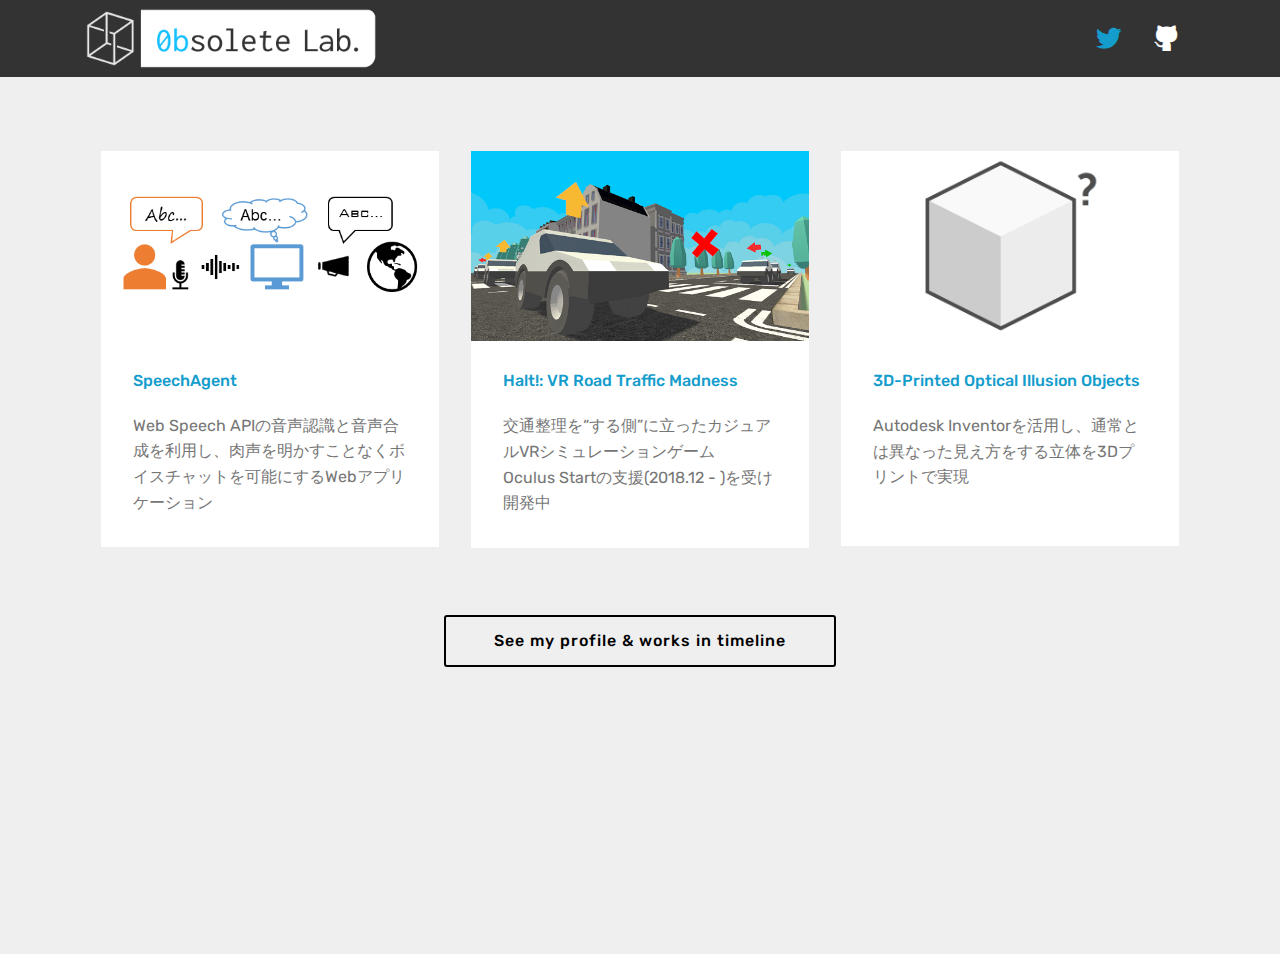
==== commit 21d1e7c9: "optimize contents" ====
--- a/index.html
+++ b/index.html
@@ -16,16 +16,10 @@
     <link rel="stylesheet" href="assets/socicon/css/styles.css">
     <link rel="stylesheet" href="assets/theme/css/style.css">
     <link rel="stylesheet" href="assets/mobirise/css/mbr-additional.css" type="text/css">
-
-
-
 </head>
 
 <body style="height:100%">
-    <section class="menu cid-rgYM1ekX1Y" once="menu" id="menu1-i">
-
-
-
+    <section class="menu navbar_common" once="menu">
         <nav class="navbar navbar-expand beta-menu navbar-dropdown align-items-center navbar-toggleable-sm">
             <button class="navbar-toggler navbar-toggler-right" type="button" data-toggle="collapse" data-target="#navbarSupportedContent" aria-controls="navbarSupportedContent" aria-expanded="false" aria-label="Toggle navigation">
                 <div class="hamburger">
@@ -38,11 +32,8 @@
             <div class="menu-logo">
                 <div class="navbar-brand">
                     <span class="navbar-logo">
-
-                        <a href="index.html"><img src="assets/images/bg-nw-logo-round.png" alt="0bsolete lab. logo" title="" style="height: 3.8rem;"></a>
-
+                        <a href="index.html"><img src="assets/images/bg-nw-logo-round-small.png" alt="0bsolete lab. logo" title="" style="height: 3.8rem;"></a>
                     </span>
-
                 </div>
             </div>
             <div class="collapse navbar-collapse" id="navbarSupportedContent">
@@ -54,12 +45,10 @@
                         <a class="nav-link link text-white display-4" href="https://github.com/Napier-JP"><span class="socicon socicon-github mbr-iconfont mbr-iconfont-btn"></span></a>
                     </li>
                 </ul>
-
             </div>
         </nav>
     </section>
-
-    <section class="cid-rgYOqVncRr" id="features3-l" style="min-height: 60%">
+    <section class="cards_index" style="min-height: 60%">
         <div class="container">
             <div class="media-container-row">
                 <a href="https://speech-agent.herokuapp.com/">
@@ -73,11 +62,9 @@
                                     SpeechAgent</h4>
                                 <p class="mbr-text mbr-fonts-style display-7">Web Speech APIの音声認識と音声合成を利用し、肉声を明かすことなくボイスチャットを可能にするWebアプリケーション</p>
                             </div>
-
                         </div>
                 </a>
             </div>
-
             <a href="https://www.viveport.com/apps/d4c0a385-3d9a-4064-9a29-a28a35a3d33d/Halt!:_VR_Road_Traffic_Madness/">
                 <div class="card p-3 col-12 col-md-6 col-lg-4">
                     <div class="card-wrapper">
@@ -92,7 +79,6 @@
                     </div>
             </a>
         </div>
-
 
         <div class="card p-3 col-12 col-md-6 col-lg-4">
             <a href="3dprint.html">
@@ -111,21 +97,15 @@
         </div>
         </div>
     </section>
-
-    <section class="mbr-section content8 cid-rgYRGOq35H" id="content8-n" style="height:40%">
-
-
-
+    <section class="mbr-section button_index_0" style="height:40%">
         <div class="container">
             <div class="media-container-row title">
                 <div class="col-12 col-md-8">
-                    <div class="mbr-section-btn align-center"><a class="btn btn-black-outline display-4" href="history.html">See my profile &amp; works in timeline</a></div>
+                    <div class="mbr-section-btn align-center"><a class="btn btn-black-outline display-4" href="profile.html">See my profile &amp; works in timeline</a></div>
                 </div>
             </div>
         </div>
     </section>
-
-
     <script src="assets/web/assets/jquery/jquery.min.js"></script>
     <script src="assets/popper/popper.min.js"></script>
     <script src="assets/tether/tether.min.js"></script>
@@ -135,7 +115,6 @@
     <script src="assets/touchswipe/jquery.touch-swipe.min.js"></script>
     <script src="assets/theme/js/script.js"></script>
 
-
 </body>
 
 </html>--- a/assets/mobirise/css/mbr-additional.css
+++ b/assets/mobirise/css/mbr-additional.css
@@ -1,64 +1,78 @@
 @import url(https://fonts.googleapis.com/css?family=Rubik:300,300i,400,400i,500,500i,700,700i,900,900i);
-
-
-
-
-
 body {
   font-style: normal;
   line-height: 1.5;
 }
+
 .mbr-section-title {
   font-style: normal;
   line-height: 1.2;
 }
+
 .mbr-section-subtitle {
   line-height: 1.3;
 }
+
 .mbr-text {
   font-style: normal;
   line-height: 1.6;
 }
+
 .display-1 {
   font-family: 'Rubik', sans-serif;
   font-size: 4.25rem;
 }
-.display-1 > .mbr-iconfont {
+
+.display-1>.mbr-iconfont {
   font-size: 6.8rem;
 }
+
 .display-2 {
   font-family: 'Rubik', sans-serif;
   font-size: 3rem;
 }
-.display-2 > .mbr-iconfont {
+
+.display-2>.mbr-iconfont {
   font-size: 4.8rem;
 }
+
 .display-4 {
   font-family: 'Rubik', sans-serif;
   font-size: 1rem;
 }
-.display-4 > .mbr-iconfont {
+
+.display-4>.mbr-iconfont {
   font-size: 1.6rem;
 }
+
 .display-5 {
   font-family: 'Rubik', sans-serif;
   font-size: 1.5rem;
 }
-.display-5 > .mbr-iconfont {
+
+.display-5>.mbr-iconfont {
   font-size: 2.4rem;
 }
+
 .display-7 {
   font-family: 'Rubik', sans-serif;
   font-size: 1rem;
 }
-.display-7 > .mbr-iconfont {
+
+.display-7>.mbr-iconfont {
   font-size: 1.6rem;
 }
+
 /* ---- Fluid typography for mobile devices ---- */
+
 /* 1.4 - font scale ratio ( bootstrap == 1.42857 ) */
+
 /* 100vw - current viewport width */
+
 /* (48 - 20)  48 == 48rem == 768px, 20 == 20rem == 320px(minimal supported viewport) */
+
 /* 0.65 - min scale variable, may vary */
+
 @media (max-width: 768px) {
   .display-1 {
     font-size: 3.4rem;
@@ -81,7 +95,9 @@
     line-height: calc( 1.4 * (1.175rem + (1.5 - 1.175) * ((100vw - 20rem) / (48 - 20))));
   }
 }
+
 /* Buttons */
+
 .btn {
   font-weight: 500;
   border-width: 2px;
@@ -102,6 +118,7 @@
   padding: 1rem 3rem;
   border-radius: 3px;
 }
+
 .btn-sm {
   font-weight: 500;
   letter-spacing: 1px;
@@ -111,6 +128,7 @@
   padding: 0.6rem 1.5rem;
   border-radius: 3px;
 }
+
 .btn-md {
   font-weight: 500;
   letter-spacing: 1px;
@@ -121,6 +139,7 @@
   padding: 1rem 3rem;
   border-radius: 3px;
 }
+
 .btn-lg {
   font-weight: 500;
   letter-spacing: 1px;
@@ -131,452 +150,445 @@
   padding: 1.2rem 3.2rem;
   border-radius: 3px;
 }
+
 .bg-primary {
   background-color: #149dcc !important;
 }
+
 .bg-success {
   background-color: #f7ed4a !important;
 }
+
 .bg-info {
   background-color: #82786e !important;
 }
+
 .bg-warning {
   background-color: #879a9f !important;
 }
+
 .bg-danger {
   background-color: #b1a374 !important;
 }
-.btn-primary,
-.btn-primary:active {
+
+.btn-primary, .btn-primary:active {
   background-color: #149dcc !important;
   border-color: #149dcc !important;
   color: #ffffff !important;
 }
-.btn-primary:hover,
-.btn-primary:focus,
-.btn-primary.focus,
-.btn-primary.active {
+
+.btn-primary:hover, .btn-primary:focus, .btn-primary.focus, .btn-primary.active {
   color: #ffffff !important;
   background-color: #0d6786 !important;
   border-color: #0d6786 !important;
 }
-.btn-primary.disabled,
-.btn-primary:disabled {
+
+.btn-primary.disabled, .btn-primary:disabled {
   color: #ffffff !important;
   background-color: #0d6786 !important;
   border-color: #0d6786 !important;
 }
-.btn-secondary,
-.btn-secondary:active {
+
+.btn-secondary, .btn-secondary:active {
   background-color: #ff3366 !important;
   border-color: #ff3366 !important;
   color: #ffffff !important;
 }
-.btn-secondary:hover,
-.btn-secondary:focus,
-.btn-secondary.focus,
-.btn-secondary.active {
+
+.btn-secondary:hover, .btn-secondary:focus, .btn-secondary.focus, .btn-secondary.active {
   color: #ffffff !important;
   background-color: #e50039 !important;
   border-color: #e50039 !important;
 }
-.btn-secondary.disabled,
-.btn-secondary:disabled {
+
+.btn-secondary.disabled, .btn-secondary:disabled {
   color: #ffffff !important;
   background-color: #e50039 !important;
   border-color: #e50039 !important;
 }
-.btn-info,
-.btn-info:active {
+
+.btn-info, .btn-info:active {
   background-color: #82786e !important;
   border-color: #82786e !important;
   color: #ffffff !important;
 }
-.btn-info:hover,
-.btn-info:focus,
-.btn-info.focus,
-.btn-info.active {
+
+.btn-info:hover, .btn-info:focus, .btn-info.focus, .btn-info.active {
   color: #ffffff !important;
   background-color: #59524b !important;
   border-color: #59524b !important;
 }
-.btn-info.disabled,
-.btn-info:disabled {
+
+.btn-info.disabled, .btn-info:disabled {
   color: #ffffff !important;
   background-color: #59524b !important;
   border-color: #59524b !important;
 }
-.btn-success,
-.btn-success:active {
+
+.btn-success, .btn-success:active {
   background-color: #f7ed4a !important;
   border-color: #f7ed4a !important;
   color: #3f3c03 !important;
 }
-.btn-success:hover,
-.btn-success:focus,
-.btn-success.focus,
-.btn-success.active {
+
+.btn-success:hover, .btn-success:focus, .btn-success.focus, .btn-success.active {
   color: #3f3c03 !important;
   background-color: #eadd0a !important;
   border-color: #eadd0a !important;
 }
-.btn-success.disabled,
-.btn-success:disabled {
+
+.btn-success.disabled, .btn-success:disabled {
   color: #3f3c03 !important;
   background-color: #eadd0a !important;
   border-color: #eadd0a !important;
 }
-.btn-warning,
-.btn-warning:active {
+
+.btn-warning, .btn-warning:active {
   background-color: #879a9f !important;
   border-color: #879a9f !important;
   color: #ffffff !important;
 }
-.btn-warning:hover,
-.btn-warning:focus,
-.btn-warning.focus,
-.btn-warning.active {
+
+.btn-warning:hover, .btn-warning:focus, .btn-warning.focus, .btn-warning.active {
   color: #ffffff !important;
   background-color: #617479 !important;
   border-color: #617479 !important;
 }
-.btn-warning.disabled,
-.btn-warning:disabled {
+
+.btn-warning.disabled, .btn-warning:disabled {
   color: #ffffff !important;
   background-color: #617479 !important;
   border-color: #617479 !important;
 }
-.btn-danger,
-.btn-danger:active {
+
+.btn-danger, .btn-danger:active {
   background-color: #b1a374 !important;
   border-color: #b1a374 !important;
   color: #ffffff !important;
 }
-.btn-danger:hover,
-.btn-danger:focus,
-.btn-danger.focus,
-.btn-danger.active {
+
+.btn-danger:hover, .btn-danger:focus, .btn-danger.focus, .btn-danger.active {
   color: #ffffff !important;
   background-color: #8b7d4e !important;
   border-color: #8b7d4e !important;
 }
-.btn-danger.disabled,
-.btn-danger:disabled {
+
+.btn-danger.disabled, .btn-danger:disabled {
   color: #ffffff !important;
   background-color: #8b7d4e !important;
   border-color: #8b7d4e !important;
 }
+
 .btn-white {
   color: #333333 !important;
 }
-.btn-white,
-.btn-white:active {
+
+.btn-white, .btn-white:active {
   background-color: #ffffff !important;
   border-color: #ffffff !important;
   color: #808080 !important;
 }
-.btn-white:hover,
-.btn-white:focus,
-.btn-white.focus,
-.btn-white.active {
+
+.btn-white:hover, .btn-white:focus, .btn-white.focus, .btn-white.active {
   color: #808080 !important;
   background-color: #d9d9d9 !important;
   border-color: #d9d9d9 !important;
 }
-.btn-white.disabled,
-.btn-white:disabled {
+
+.btn-white.disabled, .btn-white:disabled {
   color: #808080 !important;
   background-color: #d9d9d9 !important;
   border-color: #d9d9d9 !important;
 }
-.btn-black,
-.btn-black:active {
+
+.btn-black, .btn-black:active {
   background-color: #333333 !important;
   border-color: #333333 !important;
   color: #ffffff !important;
 }
-.btn-black:hover,
-.btn-black:focus,
-.btn-black.focus,
-.btn-black.active {
+
+.btn-black:hover, .btn-black:focus, .btn-black.focus, .btn-black.active {
   color: #ffffff !important;
   background-color: #0d0d0d !important;
   border-color: #0d0d0d !important;
 }
-.btn-black.disabled,
-.btn-black:disabled {
+
+.btn-black.disabled, .btn-black:disabled {
   color: #ffffff !important;
   background-color: #0d0d0d !important;
   border-color: #0d0d0d !important;
 }
-.btn-primary-outline,
-.btn-primary-outline:active {
+
+.btn-primary-outline, .btn-primary-outline:active {
   background: none;
   border-color: #0b566f;
   color: #0b566f;
 }
-.btn-primary-outline:hover,
-.btn-primary-outline:focus,
-.btn-primary-outline.focus,
-.btn-primary-outline.active {
+
+.btn-primary-outline:hover, .btn-primary-outline:focus, .btn-primary-outline.focus, .btn-primary-outline.active {
   color: #ffffff;
   background-color: #149dcc;
   border-color: #149dcc;
 }
-.btn-primary-outline.disabled,
-.btn-primary-outline:disabled {
+
+.btn-primary-outline.disabled, .btn-primary-outline:disabled {
   color: #ffffff !important;
   background-color: #149dcc !important;
   border-color: #149dcc !important;
 }
-.btn-secondary-outline,
-.btn-secondary-outline:active {
+
+.btn-secondary-outline, .btn-secondary-outline:active {
   background: none;
   border-color: #cc0033;
   color: #cc0033;
 }
-.btn-secondary-outline:hover,
-.btn-secondary-outline:focus,
-.btn-secondary-outline.focus,
-.btn-secondary-outline.active {
+
+.btn-secondary-outline:hover, .btn-secondary-outline:focus, .btn-secondary-outline.focus, .btn-secondary-outline.active {
   color: #ffffff;
   background-color: #ff3366;
   border-color: #ff3366;
 }
-.btn-secondary-outline.disabled,
-.btn-secondary-outline:disabled {
+
+.btn-secondary-outline.disabled, .btn-secondary-outline:disabled {
   color: #ffffff !important;
   background-color: #ff3366 !important;
   border-color: #ff3366 !important;
 }
-.btn-info-outline,
-.btn-info-outline:active {
+
+.btn-info-outline, .btn-info-outline:active {
   background: none;
   border-color: #4b453f;
   color: #4b453f;
 }
-.btn-info-outline:hover,
-.btn-info-outline:focus,
-.btn-info-outline.focus,
-.btn-info-outline.active {
+
+.btn-info-outline:hover, .btn-info-outline:focus, .btn-info-outline.focus, .btn-info-outline.active {
   color: #ffffff;
   background-color: #82786e;
   border-color: #82786e;
 }
-.btn-info-outline.disabled,
-.btn-info-outline:disabled {
+
+.btn-info-outline.disabled, .btn-info-outline:disabled {
   color: #ffffff !important;
   background-color: #82786e !important;
   border-color: #82786e !important;
 }
-.btn-success-outline,
-.btn-success-outline:active {
+
+.btn-success-outline, .btn-success-outline:active {
   background: none;
   border-color: #d2c609;
   color: #d2c609;
 }
-.btn-success-outline:hover,
-.btn-success-outline:focus,
-.btn-success-outline.focus,
-.btn-success-outline.active {
+
+.btn-success-outline:hover, .btn-success-outline:focus, .btn-success-outline.focus, .btn-success-outline.active {
   color: #3f3c03;
   background-color: #f7ed4a;
   border-color: #f7ed4a;
 }
-.btn-success-outline.disabled,
-.btn-success-outline:disabled {
+
+.btn-success-outline.disabled, .btn-success-outline:disabled {
   color: #3f3c03 !important;
   background-color: #f7ed4a !important;
   border-color: #f7ed4a !important;
 }
-.btn-warning-outline,
-.btn-warning-outline:active {
+
+.btn-warning-outline, .btn-warning-outline:active {
   background: none;
   border-color: #55666b;
   color: #55666b;
 }
-.btn-warning-outline:hover,
-.btn-warning-outline:focus,
-.btn-warning-outline.focus,
-.btn-warning-outline.active {
+
+.btn-warning-outline:hover, .btn-warning-outline:focus, .btn-warning-outline.focus, .btn-warning-outline.active {
   color: #ffffff;
   background-color: #879a9f;
   border-color: #879a9f;
 }
-.btn-warning-outline.disabled,
-.btn-warning-outline:disabled {
+
+.btn-warning-outline.disabled, .btn-warning-outline:disabled {
   color: #ffffff !important;
   background-color: #879a9f !important;
   border-color: #879a9f !important;
 }
-.btn-danger-outline,
-.btn-danger-outline:active {
+
+.btn-danger-outline, .btn-danger-outline:active {
   background: none;
   border-color: #7a6e45;
   color: #7a6e45;
 }
-.btn-danger-outline:hover,
-.btn-danger-outline:focus,
-.btn-danger-outline.focus,
-.btn-danger-outline.active {
+
+.btn-danger-outline:hover, .btn-danger-outline:focus, .btn-danger-outline.focus, .btn-danger-outline.active {
   color: #ffffff;
   background-color: #b1a374;
   border-color: #b1a374;
 }
-.btn-danger-outline.disabled,
-.btn-danger-outline:disabled {
+
+.btn-danger-outline.disabled, .btn-danger-outline:disabled {
   color: #ffffff !important;
   background-color: #b1a374 !important;
   border-color: #b1a374 !important;
 }
-.btn-black-outline,
-.btn-black-outline:active {
+
+.btn-black-outline, .btn-black-outline:active {
   background: none;
   border-color: #000000;
   color: #000000;
 }
-.btn-black-outline:hover,
-.btn-black-outline:focus,
-.btn-black-outline.focus,
-.btn-black-outline.active {
+
+.btn-black-outline:hover, .btn-black-outline:focus, .btn-black-outline.focus, .btn-black-outline.active {
   color: #ffffff;
   background-color: #333333;
   border-color: #333333;
 }
-.btn-black-outline.disabled,
-.btn-black-outline:disabled {
+
+.btn-black-outline.disabled, .btn-black-outline:disabled {
   color: #ffffff !important;
   background-color: #333333 !important;
   border-color: #333333 !important;
 }
-.btn-white-outline,
-.btn-white-outline:active,
-.btn-white-outline.active {
+
+.btn-white-outline, .btn-white-outline:active, .btn-white-outline.active {
   background: none;
   border-color: #ffffff;
   color: #ffffff;
 }
-.btn-white-outline:hover,
-.btn-white-outline:focus,
-.btn-white-outline.focus {
+
+.btn-white-outline:hover, .btn-white-outline:focus, .btn-white-outline.focus {
   color: #333333;
   background-color: #ffffff;
   border-color: #ffffff;
 }
+
 .text-primary {
   color: #149dcc !important;
 }
+
 .text-secondary {
   color: #ff3366 !important;
 }
+
 .text-success {
   color: #f7ed4a !important;
 }
+
 .text-info {
   color: #82786e !important;
 }
+
 .text-warning {
   color: #879a9f !important;
 }
+
 .text-danger {
   color: #b1a374 !important;
 }
+
 .text-white {
   color: #ffffff !important;
 }
+
 .text-black {
   color: #000000 !important;
 }
-a.text-primary:hover,
-a.text-primary:focus {
+
+a.text-primary:hover, a.text-primary:focus {
   color: #0b566f !important;
 }
-a.text-secondary:hover,
-a.text-secondary:focus {
+
+a.text-secondary:hover, a.text-secondary:focus {
   color: #cc0033 !important;
 }
-a.text-success:hover,
-a.text-success:focus {
+
+a.text-success:hover, a.text-success:focus {
   color: #d2c609 !important;
 }
-a.text-info:hover,
-a.text-info:focus {
+
+a.text-info:hover, a.text-info:focus {
   color: #4b453f !important;
 }
-a.text-warning:hover,
-a.text-warning:focus {
+
+a.text-warning:hover, a.text-warning:focus {
   color: #55666b !important;
 }
-a.text-danger:hover,
-a.text-danger:focus {
+
+a.text-danger:hover, a.text-danger:focus {
   color: #7a6e45 !important;
 }
-a.text-white:hover,
-a.text-white:focus {
+
+a.text-white:hover, a.text-white:focus {
   color: #b3b3b3 !important;
 }
-a.text-black:hover,
-a.text-black:focus {
+
+a.text-black:hover, a.text-black:focus {
   color: #4d4d4d !important;
 }
+
 .alert-success {
   background-color: #70c770;
 }
+
 .alert-info {
   background-color: #82786e;
 }
+
 .alert-warning {
   background-color: #879a9f;
 }
+
 .alert-danger {
   background-color: #b1a374;
 }
-.mbr-section-btn a.btn:not(.btn-form):hover,
-.mbr-section-btn a.btn:not(.btn-form):focus {
+
+.mbr-section-btn a.btn:not(.btn-form):hover, .mbr-section-btn a.btn:not(.btn-form):focus {
   box-shadow: none !important;
 }
+
 .mbr-gallery-filter li.active .btn {
   background-color: #149dcc;
   border-color: #149dcc;
   color: #ffffff;
 }
+
 .mbr-gallery-filter li.active .btn:focus {
   box-shadow: none;
 }
+
 .btn-form {
   border-radius: 0;
 }
+
 .btn-form:hover {
   cursor: pointer;
 }
-a,
-a:hover {
+
+a, a:hover {
   color: #149dcc;
 }
-.mbr-plan-header.bg-primary .mbr-plan-subtitle,
-.mbr-plan-header.bg-primary .mbr-plan-price-desc {
+
+.mbr-plan-header.bg-primary .mbr-plan-subtitle, .mbr-plan-header.bg-primary .mbr-plan-price-desc {
   color: #b4e6f8;
 }
-.mbr-plan-header.bg-success .mbr-plan-subtitle,
-.mbr-plan-header.bg-success .mbr-plan-price-desc {
+
+.mbr-plan-header.bg-success .mbr-plan-subtitle, .mbr-plan-header.bg-success .mbr-plan-price-desc {
   color: #ffffff;
 }
-.mbr-plan-header.bg-info .mbr-plan-subtitle,
-.mbr-plan-header.bg-info .mbr-plan-price-desc {
+
+.mbr-plan-header.bg-info .mbr-plan-subtitle, .mbr-plan-header.bg-info .mbr-plan-price-desc {
   color: #beb8b2;
 }
-.mbr-plan-header.bg-warning .mbr-plan-subtitle,
-.mbr-plan-header.bg-warning .mbr-plan-price-desc {
+
+.mbr-plan-header.bg-warning .mbr-plan-subtitle, .mbr-plan-header.bg-warning .mbr-plan-price-desc {
   color: #ced6d8;
 }
-.mbr-plan-header.bg-danger .mbr-plan-subtitle,
-.mbr-plan-header.bg-danger .mbr-plan-price-desc {
+
+.mbr-plan-header.bg-danger .mbr-plan-subtitle, .mbr-plan-header.bg-danger .mbr-plan-price-desc {
   color: #dfd9c6;
 }
+
 /* Scroll to top button*/
+
 .scrollToTop_wraper {
   display: none;
 }
+
 #scrollToTop a i:before {
   content: '';
   position: absolute;
@@ -586,6 +598,7 @@
   width: 2px;
   left: calc(50% - 1px);
 }
+
 #scrollToTop a i:after {
   content: '';
   position: absolute;
@@ -599,24 +612,30 @@
   transform: rotate(135deg);
   -webkit-transform: rotate(135deg);
 }
+
 /* Others*/
+
 .note-check a[data-value=Rubik] {
   font-style: normal;
 }
+
 .mbr-arrow a {
   color: #ffffff;
 }
+
 @media (max-width: 767px) {
   .mbr-arrow {
     display: none;
   }
 }
+
 .form-control-label {
   position: relative;
   cursor: pointer;
   margin-bottom: .357em;
   padding: 0;
 }
+
 .alert {
   color: #ffffff;
   border-radius: 0;
@@ -627,6 +646,7 @@
   padding: 1.25rem;
   position: relative;
 }
+
 .alert.alert-form::after {
   background-color: inherit;
   bottom: -7px;
@@ -640,6 +660,7 @@
   width: 14px;
   -webkit-transform: rotate(45deg);
 }
+
 .form-control {
   background-color: #f5f5f5;
   box-shadow: none;
@@ -650,16 +671,19 @@
   min-height: 3.5em;
   padding: 1.07em .5em;
 }
-.form-control > .mbr-iconfont {
+
+.form-control>.mbr-iconfont {
   font-size: 1.6rem;
 }
-.form-control,
-.form-control:focus {
+
+.form-control, .form-control:focus {
   border: 1px solid #e8e8e8;
 }
+
 .form-active .form-control:invalid {
   border-color: red;
 }
+
 .mbr-overlay {
   background-color: #000;
   bottom: 0;
@@ -670,6 +694,7 @@
   top: 0;
   z-index: 0;
 }
+
 blockquote {
   font-style: italic;
   padding: 10px 0 10px 20px;
@@ -678,17 +703,17 @@
   border-color: #149dcc;
   border-width: 3px;
 }
-ul,
-ol,
-pre,
-blockquote {
+
+ul, ol, pre, blockquote {
   margin-bottom: 2.3125rem;
 }
+
 pre {
   background: #f4f4f4;
   padding: 10px 24px;
   white-space: pre-wrap;
 }
+
 .inactive {
   -webkit-user-select: none;
   -moz-user-select: none;
@@ -698,14 +723,18 @@
   -webkit-user-drag: none;
   user-drag: none;
 }
+
 .mbr-section__comments .row {
   justify-content: center;
   -webkit-justify-content: center;
 }
+
 /* Forms */
+
 .mbr-form .btn {
   margin: .4rem 0;
 }
+
 @media (max-width: 767px) {
   .btn {
     font-size: .75rem !important;
@@ -714,7 +743,9 @@
     font-size: 1rem !important;
   }
 }
+
 /* Social block */
+
 .btn-social {
   font-size: 20px;
   border-radius: 50%;
@@ -729,61 +760,78 @@
   color: #232323;
   cursor: pointer;
 }
+
 .btn-social i {
   top: 0;
   line-height: 44px;
   width: 44px;
 }
+
 .btn-social:hover {
   color: #fff;
   background: #149dcc;
 }
-.btn-social + .btn {
+
+.btn-social+.btn {
   margin-left: .1rem;
 }
+
 /* Footer */
-.mbr-footer-content li::before,
-.mbr-footer .mbr-contacts li::before {
+
+.mbr-footer-content li::before, .mbr-footer .mbr-contacts li::before {
   background: #149dcc;
 }
-.mbr-footer-content li a:hover,
-.mbr-footer .mbr-contacts li a:hover {
+
+.mbr-footer-content li a:hover, .mbr-footer .mbr-contacts li a:hover {
   color: #149dcc;
 }
+
 /* Headers*/
+
 .offset-1 {
   margin-left: 8.33333%;
 }
+
 .offset-2 {
   margin-left: 16.66667%;
 }
+
 .offset-3 {
   margin-left: 25%;
 }
+
 .offset-4 {
   margin-left: 33.33333%;
 }
+
 .offset-5 {
   margin-left: 41.66667%;
 }
+
 .offset-6 {
   margin-left: 50%;
 }
+
 .offset-7 {
   margin-left: 58.33333%;
 }
+
 .offset-8 {
   margin-left: 66.66667%;
 }
+
 .offset-9 {
   margin-left: 75%;
 }
+
 .offset-10 {
   margin-left: 83.33333%;
 }
+
 .offset-11 {
   margin-left: 91.66667%;
 }
+
 @media (min-width: 576px) {
   .offset-sm-0 {
     margin-left: 0%;
@@ -822,6 +870,7 @@
     margin-left: 91.66667%;
   }
 }
+
 @media (min-width: 768px) {
   .offset-md-0 {
     margin-left: 0%;
@@ -860,6 +909,7 @@
     margin-left: 91.66667%;
   }
 }
+
 @media (min-width: 992px) {
   .offset-lg-0 {
     margin-left: 0%;
@@ -898,6 +948,7 @@
     margin-left: 91.66667%;
   }
 }
+
 @media (min-width: 1200px) {
   .offset-xl-0 {
     margin-left: 0%;
@@ -936,6 +987,7 @@
     margin-left: 91.66667%;
   }
 }
+
 .navbar-toggler {
   -webkit-align-self: flex-start;
   -ms-flex-item-align: start;
@@ -948,10 +1000,11 @@
   -webkit-border-radius: 0.25rem;
   border-radius: 0.25rem;
 }
-.navbar-toggler:focus,
-.navbar-toggler:hover {
+
+.navbar-toggler:focus, .navbar-toggler:hover {
   text-decoration: none;
 }
+
 .navbar-toggler-icon {
   display: inline-block;
   width: 1.5em;
@@ -963,24 +1016,28 @@
   -o-background-size: 100% 100%;
   background-size: 100% 100%;
 }
+
 .navbar-toggler-left {
   position: absolute;
   left: 1rem;
 }
+
 .navbar-toggler-right {
   position: absolute;
   right: 1rem;
 }
+
 @media (max-width: 575px) {
   .navbar-toggleable .navbar-nav .dropdown-menu {
     position: static;
     float: none;
   }
-  .navbar-toggleable > .container {
+  .navbar-toggleable>.container {
     padding-right: 0;
     padding-left: 0;
   }
 }
+
 @media (min-width: 576px) {
   .navbar-toggleable {
     -webkit-box-orient: horizontal;
@@ -1007,7 +1064,7 @@
     padding-right: .5rem;
     padding-left: .5rem;
   }
-  .navbar-toggleable > .container {
+  .navbar-toggleable>.container {
     display: -webkit-box;
     display: -webkit-flex;
     display: -ms-flexbox;
@@ -1031,16 +1088,18 @@
     display: none;
   }
 }
+
 @media (max-width: 767px) {
   .navbar-toggleable-sm .navbar-nav .dropdown-menu {
     position: static;
     float: none;
   }
-  .navbar-toggleable-sm > .container {
+  .navbar-toggleable-sm>.container {
     padding-right: 0;
     padding-left: 0;
   }
 }
+
 @media (min-width: 768px) {
   .navbar-toggleable-sm {
     -webkit-box-orient: horizontal;
@@ -1067,7 +1126,7 @@
     padding-right: .5rem;
     padding-left: .5rem;
   }
-  .navbar-toggleable-sm > .container {
+  .navbar-toggleable-sm>.container {
     display: -webkit-box;
     display: -webkit-flex;
     display: -ms-flexbox;
@@ -1088,16 +1147,18 @@
     display: none;
   }
 }
+
 @media (max-width: 991px) {
   .navbar-toggleable-md .navbar-nav .dropdown-menu {
     position: static;
     float: none;
   }
-  .navbar-toggleable-md > .container {
+  .navbar-toggleable-md>.container {
     padding-right: 0;
     padding-left: 0;
   }
 }
+
 @media (min-width: 992px) {
   .navbar-toggleable-md {
     -webkit-box-orient: horizontal;
@@ -1124,7 +1185,7 @@
     padding-right: .5rem;
     padding-left: .5rem;
   }
-  .navbar-toggleable-md > .container {
+  .navbar-toggleable-md>.container {
     display: -webkit-box;
     display: -webkit-flex;
     display: -ms-flexbox;
@@ -1148,16 +1209,18 @@
     display: none;
   }
 }
+
 @media (max-width: 1199px) {
   .navbar-toggleable-lg .navbar-nav .dropdown-menu {
     position: static;
     float: none;
   }
-  .navbar-toggleable-lg > .container {
+  .navbar-toggleable-lg>.container {
     padding-right: 0;
     padding-left: 0;
   }
 }
+
 @media (min-width: 1200px) {
   .navbar-toggleable-lg {
     -webkit-box-orient: horizontal;
@@ -1184,7 +1247,7 @@
     padding-right: .5rem;
     padding-left: .5rem;
   }
-  .navbar-toggleable-lg > .container {
+  .navbar-toggleable-lg>.container {
     display: -webkit-box;
     display: -webkit-flex;
     display: -ms-flexbox;
@@ -1208,6 +1271,7 @@
     display: none;
   }
 }
+
 .navbar-toggleable-xl {
   -webkit-box-orient: horizontal;
   -webkit-box-direction: normal;
@@ -1222,14 +1286,17 @@
   -ms-flex-align: center;
   align-items: center;
 }
+
 .navbar-toggleable-xl .navbar-nav .dropdown-menu {
   position: static;
   float: none;
 }
-.navbar-toggleable-xl > .container {
+
+.navbar-toggleable-xl>.container {
   padding-right: 0;
   padding-left: 0;
 }
+
 .navbar-toggleable-xl .navbar-nav {
   -webkit-box-orient: horizontal;
   -webkit-box-direction: normal;
@@ -1237,11 +1304,13 @@
   -ms-flex-direction: row;
   flex-direction: row;
 }
+
 .navbar-toggleable-xl .navbar-nav .nav-link {
   padding-right: .5rem;
   padding-left: .5rem;
 }
-.navbar-toggleable-xl > .container {
+
+.navbar-toggleable-xl>.container {
   display: -webkit-box;
   display: -webkit-flex;
   display: -ms-flexbox;
@@ -1254,6 +1323,7 @@
   -ms-flex-align: center;
   align-items: center;
 }
+
 .navbar-toggleable-xl .navbar-collapse {
   display: -webkit-box !important;
   display: -webkit-flex !important;
@@ -1261,83 +1331,96 @@
   display: flex !important;
   width: 100%;
 }
+
 .navbar-toggleable-xl .navbar-toggler {
   display: none;
 }
+
 .card-img {
   width: auto;
 }
+
 .menu .navbar.collapsed:not(.beta-menu) {
   flex-direction: column;
   -webkit-flex-direction: column;
 }
-.carousel-item.active,
-.carousel-item-next,
-.carousel-item-prev {
+
+.carousel-item.active, .carousel-item-next, .carousel-item-prev {
   display: -webkit-box;
   display: -webkit-flex;
   display: -ms-flexbox;
   display: flex;
 }
-.note-air-layout .dropup .dropdown-menu,
-.note-air-layout .navbar-fixed-bottom .dropdown .dropdown-menu {
+
+.note-air-layout .dropup .dropdown-menu, .note-air-layout .navbar-fixed-bottom .dropdown .dropdown-menu {
   bottom: initial !important;
 }
-html,
-body {
+
+html, body {
   height: auto;
   min-height: 100vh;
 }
+
 .dropup .dropdown-toggle::after {
   display: none;
 }
+
 @media screen and (-ms-high-contrast: active), (-ms-high-contrast: none) {
   .card-wrapper {
     flex: auto!important;
   }
 }
-.cid-rgYM1ekX1Y .navbar {
+
+.navbar_common .navbar {
   padding: .5rem 0;
   background: #333333;
   transition: none;
   min-height: 77px;
 }
-.cid-rgYM1ekX1Y .navbar-dropdown.bg-color.transparent.opened {
+
+.navbar_common .navbar-dropdown.bg-color.transparent.opened {
   background: #333333;
 }
-.cid-rgYM1ekX1Y a {
+
+.navbar_common a {
   font-style: normal;
 }
-.cid-rgYM1ekX1Y .nav-item span {
+
+.navbar_common .nav-item span {
   padding-right: 0.4em;
   line-height: 0.5em;
   vertical-align: text-bottom;
   position: relative;
   text-decoration: none;
 }
-.cid-rgYM1ekX1Y .nav-item a {
+
+.navbar_common .nav-item a {
   display: flex;
   align-items: center;
   justify-content: center;
   padding: 0.7rem 0 !important;
   margin: 0rem .65rem !important;
 }
-.cid-rgYM1ekX1Y .nav-item:focus,
-.cid-rgYM1ekX1Y .nav-link:focus {
+
+.navbar_common .nav-item:focus, .navbar_common .nav-link:focus {
   outline: none;
 }
-.cid-rgYM1ekX1Y .btn {
+
+.navbar_common .btn {
   padding: 0.4rem 1.5rem;
   display: inline-flex;
   align-items: center;
 }
-.cid-rgYM1ekX1Y .btn .mbr-iconfont {
+
+.navbar_common .btn .mbr-iconfont {
   font-size: 1.6rem;
 }
-.cid-rgYM1ekX1Y .menu-logo {
+
+.navbar_common .menu-logo {
   margin-right: auto;
 }
-.cid-rgYM1ekX1Y .menu-logo .navbar-brand {
+
+.navbar_common .menu-logo .navbar-brand {
   display: flex;
   margin-left: 5rem;
   padding: 0;
@@ -1345,7 +1428,8 @@
   min-height: 3.8rem;
   align-items: center;
 }
-.cid-rgYM1ekX1Y .menu-logo .navbar-brand .navbar-caption-wrap {
+
+.navbar_common .menu-logo .navbar-brand .navbar-caption-wrap {
   display: -webkit-flex;
   -webkit-align-items: center;
   align-items: center;
@@ -1353,40 +1437,49 @@
   min-width: 7rem;
   margin: .3rem 0;
 }
-.cid-rgYM1ekX1Y .menu-logo .navbar-brand .navbar-caption-wrap .navbar-caption {
+
+.navbar_common .menu-logo .navbar-brand .navbar-caption-wrap .navbar-caption {
   line-height: 1.2rem !important;
   padding-right: 2rem;
 }
-.cid-rgYM1ekX1Y .menu-logo .navbar-brand .navbar-logo {
+
+.navbar_common .menu-logo .navbar-brand .navbar-logo {
   font-size: 4rem;
   transition: font-size 0.25s;
 }
-.cid-rgYM1ekX1Y .menu-logo .navbar-brand .navbar-logo img {
+
+.navbar_common .menu-logo .navbar-brand .navbar-logo img {
   display: flex;
 }
-.cid-rgYM1ekX1Y .menu-logo .navbar-brand .navbar-logo .mbr-iconfont {
+
+.navbar_common .menu-logo .navbar-brand .navbar-logo .mbr-iconfont {
   transition: font-size 0.25s;
 }
-.cid-rgYM1ekX1Y .navbar-toggleable-sm .navbar-collapse {
+
+.navbar_common .navbar-toggleable-sm .navbar-collapse {
   justify-content: flex-end;
   -webkit-justify-content: flex-end;
   padding-right: 5rem;
   width: auto;
 }
-.cid-rgYM1ekX1Y .navbar-toggleable-sm .navbar-collapse .navbar-nav {
+
+.navbar_common .navbar-toggleable-sm .navbar-collapse .navbar-nav {
   flex-wrap: wrap;
   -webkit-flex-wrap: wrap;
   padding-left: 0;
 }
-.cid-rgYM1ekX1Y .navbar-toggleable-sm .navbar-collapse .navbar-nav .nav-item {
+
+.navbar_common .navbar-toggleable-sm .navbar-collapse .navbar-nav .nav-item {
   -webkit-align-self: center;
   align-self: center;
 }
-.cid-rgYM1ekX1Y .navbar-toggleable-sm .navbar-collapse .navbar-buttons {
+
+.navbar_common .navbar-toggleable-sm .navbar-collapse .navbar-buttons {
   padding-left: 0;
   padding-bottom: 0;
 }
-.cid-rgYM1ekX1Y .dropdown .dropdown-menu {
+
+.navbar_common .dropdown .dropdown-menu {
   background: #333333;
   display: none;
   position: absolute;
@@ -1395,20 +1488,25 @@
   padding-bottom: 1.4rem;
   text-align: left;
 }
-.cid-rgYM1ekX1Y .dropdown .dropdown-menu .dropdown-item {
+
+.navbar_common .dropdown .dropdown-menu .dropdown-item {
   width: auto;
   padding: 0.235em 1.5385em 0.235em 1.5385em !important;
 }
-.cid-rgYM1ekX1Y .dropdown .dropdown-menu .dropdown-item::after {
+
+.navbar_common .dropdown .dropdown-menu .dropdown-item::after {
   right: 0.5rem;
 }
-.cid-rgYM1ekX1Y .dropdown .dropdown-menu .dropdown-submenu {
+
+.navbar_common .dropdown .dropdown-menu .dropdown-submenu {
   margin: 0;
 }
-.cid-rgYM1ekX1Y .dropdown.open > .dropdown-menu {
+
+.navbar_common .dropdown.open>.dropdown-menu {
   display: block;
 }
-.cid-rgYM1ekX1Y .navbar-toggleable-sm.opened:after {
+
+.navbar_common .navbar-toggleable-sm.opened:after {
   position: absolute;
   width: 100vw;
   height: 100vh;
@@ -1420,28 +1518,35 @@
   -webkit-transform: translateY(100%);
   z-index: 1000;
 }
-.cid-rgYM1ekX1Y .navbar.navbar-short {
+
+.navbar_common .navbar.navbar-short {
   min-height: 60px;
   transition: all .2s;
 }
-.cid-rgYM1ekX1Y .navbar.navbar-short .navbar-toggler-right {
+
+.navbar_common .navbar.navbar-short .navbar-toggler-right {
   top: 20px;
 }
-.cid-rgYM1ekX1Y .navbar.navbar-short .navbar-logo a {
+
+.navbar_common .navbar.navbar-short .navbar-logo a {
   font-size: 2.5rem !important;
   line-height: 2.5rem;
   transition: font-size 0.25s;
 }
-.cid-rgYM1ekX1Y .navbar.navbar-short .navbar-logo a .mbr-iconfont {
+
+.navbar_common .navbar.navbar-short .navbar-logo a .mbr-iconfont {
   font-size: 2.5rem !important;
 }
-.cid-rgYM1ekX1Y .navbar.navbar-short .navbar-logo a img {
+
+.navbar_common .navbar.navbar-short .navbar-logo a img {
   height: 3rem !important;
 }
-.cid-rgYM1ekX1Y .navbar.navbar-short .navbar-brand {
+
+.navbar_common .navbar.navbar-short .navbar-brand {
   min-height: 3rem;
 }
-.cid-rgYM1ekX1Y button.navbar-toggler {
+
+.navbar_common button.navbar-toggler {
   width: 31px;
   height: 18px;
   cursor: pointer;
@@ -1449,10 +1554,12 @@
   top: 1.5rem;
   right: 1rem;
 }
-.cid-rgYM1ekX1Y button.navbar-toggler:focus {
+
+.navbar_common button.navbar-toggler:focus {
   outline: none;
 }
-.cid-rgYM1ekX1Y button.navbar-toggler .hamburger span {
+
+.navbar_common button.navbar-toggler .hamburger span {
   position: absolute;
   right: 0;
   width: 30px;
@@ -1460,92 +1567,107 @@
   border-right: 5px;
   background-color: #ffffff;
 }
-.cid-rgYM1ekX1Y button.navbar-toggler .hamburger span:nth-child(1) {
+
+.navbar_common button.navbar-toggler .hamburger span:nth-child(1) {
   top: 0;
   transition: all .2s;
 }
-.cid-rgYM1ekX1Y button.navbar-toggler .hamburger span:nth-child(2) {
+
+.navbar_common button.navbar-toggler .hamburger span:nth-child(2) {
   top: 8px;
   transition: all .15s;
 }
-.cid-rgYM1ekX1Y button.navbar-toggler .hamburger span:nth-child(3) {
+
+.navbar_common button.navbar-toggler .hamburger span:nth-child(3) {
   top: 8px;
   transition: all .15s;
 }
-.cid-rgYM1ekX1Y button.navbar-toggler .hamburger span:nth-child(4) {
+
+.navbar_common button.navbar-toggler .hamburger span:nth-child(4) {
   top: 16px;
   transition: all .2s;
 }
-.cid-rgYM1ekX1Y nav.opened .hamburger span:nth-child(1) {
+
+.navbar_common nav.opened .hamburger span:nth-child(1) {
   top: 8px;
   width: 0;
   opacity: 0;
   right: 50%;
   transition: all .2s;
 }
-.cid-rgYM1ekX1Y nav.opened .hamburger span:nth-child(2) {
+
+.navbar_common nav.opened .hamburger span:nth-child(2) {
   -webkit-transform: rotate(45deg);
   transform: rotate(45deg);
   transition: all .25s;
 }
-.cid-rgYM1ekX1Y nav.opened .hamburger span:nth-child(3) {
+
+.navbar_common nav.opened .hamburger span:nth-child(3) {
   -webkit-transform: rotate(-45deg);
   transform: rotate(-45deg);
   transition: all .25s;
 }
-.cid-rgYM1ekX1Y nav.opened .hamburger span:nth-child(4) {
+
+.navbar_common nav.opened .hamburger span:nth-child(4) {
   top: 8px;
   width: 0;
   opacity: 0;
   right: 50%;
   transition: all .2s;
 }
-.cid-rgYM1ekX1Y .collapsed.navbar-expand {
+
+.navbar_common .collapsed.navbar-expand {
   flex-direction: column;
 }
-.cid-rgYM1ekX1Y .collapsed .btn {
+
+.navbar_common .collapsed .btn {
   display: flex;
 }
-.cid-rgYM1ekX1Y .collapsed .navbar-collapse {
+
+.navbar_common .collapsed .navbar-collapse {
   display: none !important;
   padding-right: 0 !important;
 }
-.cid-rgYM1ekX1Y .collapsed .navbar-collapse.collapsing,
-.cid-rgYM1ekX1Y .collapsed .navbar-collapse.show {
+
+.navbar_common .collapsed .navbar-collapse.collapsing, .navbar_common .collapsed .navbar-collapse.show {
   display: block !important;
 }
-.cid-rgYM1ekX1Y .collapsed .navbar-collapse.collapsing .navbar-nav,
-.cid-rgYM1ekX1Y .collapsed .navbar-collapse.show .navbar-nav {
+
+.navbar_common .collapsed .navbar-collapse.collapsing .navbar-nav, .navbar_common .collapsed .navbar-collapse.show .navbar-nav {
   display: block;
   text-align: center;
 }
-.cid-rgYM1ekX1Y .collapsed .navbar-collapse.collapsing .navbar-nav .nav-item,
-.cid-rgYM1ekX1Y .collapsed .navbar-collapse.show .navbar-nav .nav-item {
+
+.navbar_common .collapsed .navbar-collapse.collapsing .navbar-nav .nav-item, .navbar_common .collapsed .navbar-collapse.show .navbar-nav .nav-item {
   clear: both;
 }
-.cid-rgYM1ekX1Y .collapsed .navbar-collapse.collapsing .navbar-nav .nav-item:last-child,
-.cid-rgYM1ekX1Y .collapsed .navbar-collapse.show .navbar-nav .nav-item:last-child {
+
+.navbar_common .collapsed .navbar-collapse.collapsing .navbar-nav .nav-item:last-child, .navbar_common .collapsed .navbar-collapse.show .navbar-nav .nav-item:last-child {
   margin-bottom: 1rem;
 }
-.cid-rgYM1ekX1Y .collapsed .navbar-collapse.collapsing .navbar-buttons,
-.cid-rgYM1ekX1Y .collapsed .navbar-collapse.show .navbar-buttons {
+
+.navbar_common .collapsed .navbar-collapse.collapsing .navbar-buttons, .navbar_common .collapsed .navbar-collapse.show .navbar-buttons {
   text-align: center;
 }
-.cid-rgYM1ekX1Y .collapsed .navbar-collapse.collapsing .navbar-buttons:last-child,
-.cid-rgYM1ekX1Y .collapsed .navbar-collapse.show .navbar-buttons:last-child {
+
+.navbar_common .collapsed .navbar-collapse.collapsing .navbar-buttons:last-child, .navbar_common .collapsed .navbar-collapse.show .navbar-buttons:last-child {
   margin-bottom: 1rem;
 }
-.cid-rgYM1ekX1Y .collapsed button.navbar-toggler {
+
+.navbar_common .collapsed button.navbar-toggler {
   display: block;
 }
-.cid-rgYM1ekX1Y .collapsed .navbar-brand {
+
+.navbar_common .collapsed .navbar-brand {
   margin-left: 1rem !important;
 }
-.cid-rgYM1ekX1Y .collapsed .navbar-toggleable-sm {
+
+.navbar_common .collapsed .navbar-toggleable-sm {
   flex-direction: column;
   -webkit-flex-direction: column;
 }
-.cid-rgYM1ekX1Y .collapsed .dropdown .dropdown-menu {
+
+.navbar_common .collapsed .dropdown .dropdown-menu {
   width: 100%;
   text-align: center;
   position: relative;
@@ -1555,21 +1677,24 @@
   visibility: hidden;
   padding: 0;
   transition-duration: .5s;
-  transition-property: opacity,padding,height;
-}
-.cid-rgYM1ekX1Y .collapsed .dropdown.open > .dropdown-menu {
+  transition-property: opacity, padding, height;
+}
+
+.navbar_common .collapsed .dropdown.open>.dropdown-menu {
   position: relative;
   opacity: 1;
   height: auto;
   padding: 1.4rem 0;
   visibility: visible;
 }
-.cid-rgYM1ekX1Y .collapsed .dropdown .dropdown-submenu {
+
+.navbar_common .collapsed .dropdown .dropdown-submenu {
   left: 0;
   text-align: center;
   width: 100%;
 }
-.cid-rgYM1ekX1Y .collapsed .dropdown .dropdown-toggle[data-toggle="dropdown-submenu"]::after {
+
+.navbar_common .collapsed .dropdown .dropdown-toggle[data-toggle="dropdown-submenu"]::after {
   margin-top: 0;
   position: inherit;
   right: 0;
@@ -1584,56 +1709,51 @@
   border-right: .30em solid transparent;
   border-left: .30em solid transparent;
 }
+
 @media (max-width: 991px) {
-  .cid-rgYM1ekX1Y .navbar-expand {
+  .navbar_common .navbar-expand {
     flex-direction: column;
   }
-  .cid-rgYM1ekX1Y img {
+  .navbar_common img {
     height: 3.8rem !important;
   }
-  .cid-rgYM1ekX1Y .btn {
+  .navbar_common .btn {
     display: flex;
   }
-  .cid-rgYM1ekX1Y button.navbar-toggler {
+  .navbar_common button.navbar-toggler {
     display: block;
   }
-  .cid-rgYM1ekX1Y .navbar-brand {
+  .navbar_common .navbar-brand {
     margin-left: 1rem !important;
   }
-  .cid-rgYM1ekX1Y .navbar-toggleable-sm {
+  .navbar_common .navbar-toggleable-sm {
     flex-direction: column;
     -webkit-flex-direction: column;
   }
-  .cid-rgYM1ekX1Y .navbar-collapse {
+  .navbar_common .navbar-collapse {
     display: none !important;
     padding-right: 0 !important;
   }
-  .cid-rgYM1ekX1Y .navbar-collapse.collapsing,
-  .cid-rgYM1ekX1Y .navbar-collapse.show {
+  .navbar_common .navbar-collapse.collapsing, .navbar_common .navbar-collapse.show {
     display: block !important;
   }
-  .cid-rgYM1ekX1Y .navbar-collapse.collapsing .navbar-nav,
-  .cid-rgYM1ekX1Y .navbar-collapse.show .navbar-nav {
+  .navbar_common .navbar-collapse.collapsing .navbar-nav, .navbar_common .navbar-collapse.show .navbar-nav {
     display: block;
     text-align: center;
   }
-  .cid-rgYM1ekX1Y .navbar-collapse.collapsing .navbar-nav .nav-item,
-  .cid-rgYM1ekX1Y .navbar-collapse.show .navbar-nav .nav-item {
+  .navbar_common .navbar-collapse.collapsing .navbar-nav .nav-item, .navbar_common .navbar-collapse.show .navbar-nav .nav-item {
     clear: both;
   }
-  .cid-rgYM1ekX1Y .navbar-collapse.collapsing .navbar-nav .nav-item:last-child,
-  .cid-rgYM1ekX1Y .navbar-collapse.show .navbar-nav .nav-item:last-child {
+  .navbar_common .navbar-collapse.collapsing .navbar-nav .nav-item:last-child, .navbar_common .navbar-collapse.show .navbar-nav .nav-item:last-child {
     margin-bottom: 1rem;
   }
-  .cid-rgYM1ekX1Y .navbar-collapse.collapsing .navbar-buttons,
-  .cid-rgYM1ekX1Y .navbar-collapse.show .navbar-buttons {
+  .navbar_common .navbar-collapse.collapsing .navbar-buttons, .navbar_common .navbar-collapse.show .navbar-buttons {
     text-align: center;
   }
-  .cid-rgYM1ekX1Y .navbar-collapse.collapsing .navbar-buttons:last-child,
-  .cid-rgYM1ekX1Y .navbar-collapse.show .navbar-buttons:last-child {
+  .navbar_common .navbar-collapse.collapsing .navbar-buttons:last-child, .navbar_common .navbar-collapse.show .navbar-buttons:last-child {
     margin-bottom: 1rem;
   }
-  .cid-rgYM1ekX1Y .dropdown .dropdown-menu {
+  .navbar_common .dropdown .dropdown-menu {
     width: 100%;
     text-align: center;
     position: relative;
@@ -1643,21 +1763,21 @@
     visibility: hidden;
     padding: 0;
     transition-duration: .5s;
-    transition-property: opacity,padding,height;
-  }
-  .cid-rgYM1ekX1Y .dropdown.open > .dropdown-menu {
+    transition-property: opacity, padding, height;
+  }
+  .navbar_common .dropdown.open>.dropdown-menu {
     position: relative;
     opacity: 1;
     height: auto;
     padding: 1.4rem 0;
     visibility: visible;
   }
-  .cid-rgYM1ekX1Y .dropdown .dropdown-submenu {
+  .navbar_common .dropdown .dropdown-submenu {
     left: 0;
     text-align: center;
     width: 100%;
   }
-  .cid-rgYM1ekX1Y .dropdown .dropdown-toggle[data-toggle="dropdown-submenu"]::after {
+  .navbar_common .dropdown .dropdown-toggle[data-toggle="dropdown-submenu"]::after {
     margin-top: 0;
     position: inherit;
     right: 0;
@@ -1673,475 +1793,104 @@
     border-left: .30em solid transparent;
   }
 }
+
 @media (min-width: 767px) {
-  .cid-rgYM1ekX1Y .menu-logo {
+  .navbar_common .menu-logo {
     flex-shrink: 0;
   }
 }
-.cid-rgYM1ekX1Y .navbar-collapse {
+
+.navbar_common .navbar-collapse {
   flex-basis: auto;
 }
-.cid-rgYM1ekX1Y .nav-link:hover,
-.cid-rgYM1ekX1Y .dropdown-item:hover {
-  color: #ffffff !important;
-}
-.cid-rgYOqVncRr {
+
+.navbar_common .nav-link:hover, .navbar_common .dropdown-item:hover {
+  color: #ffffff !important;
+}
+
+.cards_index {
   padding-top: 135px;
   padding-bottom: 30px;
   background-color: #efefef;
 }
-.cid-rgYOqVncRr .card-box {
+
+.cards_index .card-box {
   padding: 0 2rem;
 }
-.cid-rgYOqVncRr .mbr-section-btn {
+
+.cards_index .mbr-section-btn {
   padding-top: 1rem;
 }
-.cid-rgYOqVncRr .mbr-section-btn a {
+
+.cards_index .mbr-section-btn a {
   margin-top: 1rem;
   margin-bottom: 0;
 }
-.cid-rgYOqVncRr h4 {
+
+.cards_index h4 {
   font-weight: 500;
   margin-bottom: 0;
   text-align: left;
   padding-top: 2rem;
 }
-.cid-rgYOqVncRr p {
+
+.cards_index p {
   margin-bottom: 0;
   text-align: left;
   padding-top: 1.5rem;
 }
-.cid-rgYOqVncRr .mbr-text {
+
+.cards_index .mbr-text {
   color: #767676;
 }
-.cid-rgYOqVncRr .card-wrapper {
+
+.cards_index .card-wrapper {
   height: 100%;
   padding-bottom: 2rem;
   background: #ffffff;
   box-shadow: 0px 0px 0px 0px rgba(0, 0, 0, 0);
   transition: box-shadow 0.3s;
 }
-.cid-rgYOqVncRr .card-wrapper:hover {
+
+.cards_index .card-wrapper:hover {
   box-shadow: 0px 0px 30px 0px rgba(0, 0, 0, 0.05);
   transition: box-shadow 0.3s;
 }
-.cid-rgYRGOq35H {
+
+.button_index_0 {
   padding-top: 15px;
   padding-bottom: 60px;
   background-color: #efefef;
 }
-.cid-rgV5BhVCHq .navbar {
-  padding: .5rem 0;
-  background: #333333;
-  transition: none;
-  min-height: 77px;
-}
-.cid-rgV5BhVCHq .navbar-dropdown.bg-color.transparent.opened {
-  background: #333333;
-}
-.cid-rgV5BhVCHq a {
-  font-style: normal;
-}
-.cid-rgV5BhVCHq .nav-item span {
-  padding-right: 0.4em;
-  line-height: 0.5em;
-  vertical-align: text-bottom;
-  position: relative;
-  text-decoration: none;
-}
-.cid-rgV5BhVCHq .nav-item a {
-  display: flex;
-  align-items: center;
-  justify-content: center;
-  padding: 0.7rem 0 !important;
-  margin: 0rem .65rem !important;
-}
-.cid-rgV5BhVCHq .nav-item:focus,
-.cid-rgV5BhVCHq .nav-link:focus {
-  outline: none;
-}
-.cid-rgV5BhVCHq .btn {
-  padding: 0.4rem 1.5rem;
-  display: inline-flex;
-  align-items: center;
-}
-.cid-rgV5BhVCHq .btn .mbr-iconfont {
-  font-size: 1.6rem;
-}
-.cid-rgV5BhVCHq .menu-logo {
-  margin-right: auto;
-}
-.cid-rgV5BhVCHq .menu-logo .navbar-brand {
-  display: flex;
-  margin-left: 5rem;
-  padding: 0;
-  transition: padding .2s;
-  min-height: 3.8rem;
-  align-items: center;
-}
-.cid-rgV5BhVCHq .menu-logo .navbar-brand .navbar-caption-wrap {
-  display: -webkit-flex;
-  -webkit-align-items: center;
-  align-items: center;
-  word-break: break-word;
-  min-width: 7rem;
-  margin: .3rem 0;
-}
-.cid-rgV5BhVCHq .menu-logo .navbar-brand .navbar-caption-wrap .navbar-caption {
-  line-height: 1.2rem !important;
-  padding-right: 2rem;
-}
-.cid-rgV5BhVCHq .menu-logo .navbar-brand .navbar-logo {
-  font-size: 4rem;
-  transition: font-size 0.25s;
-}
-.cid-rgV5BhVCHq .menu-logo .navbar-brand .navbar-logo img {
-  display: flex;
-}
-.cid-rgV5BhVCHq .menu-logo .navbar-brand .navbar-logo .mbr-iconfont {
-  transition: font-size 0.25s;
-}
-.cid-rgV5BhVCHq .navbar-toggleable-sm .navbar-collapse {
-  justify-content: flex-end;
-  -webkit-justify-content: flex-end;
-  padding-right: 5rem;
-  width: auto;
-}
-.cid-rgV5BhVCHq .navbar-toggleable-sm .navbar-collapse .navbar-nav {
-  flex-wrap: wrap;
-  -webkit-flex-wrap: wrap;
-  padding-left: 0;
-}
-.cid-rgV5BhVCHq .navbar-toggleable-sm .navbar-collapse .navbar-nav .nav-item {
-  -webkit-align-self: center;
-  align-self: center;
-}
-.cid-rgV5BhVCHq .navbar-toggleable-sm .navbar-collapse .navbar-buttons {
-  padding-left: 0;
-  padding-bottom: 0;
-}
-.cid-rgV5BhVCHq .dropdown .dropdown-menu {
-  background: #333333;
-  display: none;
-  position: absolute;
-  min-width: 5rem;
-  padding-top: 1.4rem;
-  padding-bottom: 1.4rem;
-  text-align: left;
-}
-.cid-rgV5BhVCHq .dropdown .dropdown-menu .dropdown-item {
-  width: auto;
-  padding: 0.235em 1.5385em 0.235em 1.5385em !important;
-}
-.cid-rgV5BhVCHq .dropdown .dropdown-menu .dropdown-item::after {
-  right: 0.5rem;
-}
-.cid-rgV5BhVCHq .dropdown .dropdown-menu .dropdown-submenu {
-  margin: 0;
-}
-.cid-rgV5BhVCHq .dropdown.open > .dropdown-menu {
-  display: block;
-}
-.cid-rgV5BhVCHq .navbar-toggleable-sm.opened:after {
-  position: absolute;
-  width: 100vw;
-  height: 100vh;
-  content: '';
-  background-color: rgba(0, 0, 0, 0.1);
-  left: 0;
-  bottom: 0;
-  transform: translateY(100%);
-  -webkit-transform: translateY(100%);
-  z-index: 1000;
-}
-.cid-rgV5BhVCHq .navbar.navbar-short {
-  min-height: 60px;
-  transition: all .2s;
-}
-.cid-rgV5BhVCHq .navbar.navbar-short .navbar-toggler-right {
-  top: 20px;
-}
-.cid-rgV5BhVCHq .navbar.navbar-short .navbar-logo a {
-  font-size: 2.5rem !important;
-  line-height: 2.5rem;
-  transition: font-size 0.25s;
-}
-.cid-rgV5BhVCHq .navbar.navbar-short .navbar-logo a .mbr-iconfont {
-  font-size: 2.5rem !important;
-}
-.cid-rgV5BhVCHq .navbar.navbar-short .navbar-logo a img {
-  height: 3rem !important;
-}
-.cid-rgV5BhVCHq .navbar.navbar-short .navbar-brand {
-  min-height: 3rem;
-}
-.cid-rgV5BhVCHq button.navbar-toggler {
-  width: 31px;
-  height: 18px;
-  cursor: pointer;
-  transition: all .2s;
-  top: 1.5rem;
-  right: 1rem;
-}
-.cid-rgV5BhVCHq button.navbar-toggler:focus {
-  outline: none;
-}
-.cid-rgV5BhVCHq button.navbar-toggler .hamburger span {
-  position: absolute;
-  right: 0;
-  width: 30px;
-  height: 2px;
-  border-right: 5px;
-  background-color: #ffffff;
-}
-.cid-rgV5BhVCHq button.navbar-toggler .hamburger span:nth-child(1) {
-  top: 0;
-  transition: all .2s;
-}
-.cid-rgV5BhVCHq button.navbar-toggler .hamburger span:nth-child(2) {
-  top: 8px;
-  transition: all .15s;
-}
-.cid-rgV5BhVCHq button.navbar-toggler .hamburger span:nth-child(3) {
-  top: 8px;
-  transition: all .15s;
-}
-.cid-rgV5BhVCHq button.navbar-toggler .hamburger span:nth-child(4) {
-  top: 16px;
-  transition: all .2s;
-}
-.cid-rgV5BhVCHq nav.opened .hamburger span:nth-child(1) {
-  top: 8px;
-  width: 0;
-  opacity: 0;
-  right: 50%;
-  transition: all .2s;
-}
-.cid-rgV5BhVCHq nav.opened .hamburger span:nth-child(2) {
-  -webkit-transform: rotate(45deg);
-  transform: rotate(45deg);
-  transition: all .25s;
-}
-.cid-rgV5BhVCHq nav.opened .hamburger span:nth-child(3) {
-  -webkit-transform: rotate(-45deg);
-  transform: rotate(-45deg);
-  transition: all .25s;
-}
-.cid-rgV5BhVCHq nav.opened .hamburger span:nth-child(4) {
-  top: 8px;
-  width: 0;
-  opacity: 0;
-  right: 50%;
-  transition: all .2s;
-}
-.cid-rgV5BhVCHq .collapsed.navbar-expand {
-  flex-direction: column;
-}
-.cid-rgV5BhVCHq .collapsed .btn {
-  display: flex;
-}
-.cid-rgV5BhVCHq .collapsed .navbar-collapse {
-  display: none !important;
-  padding-right: 0 !important;
-}
-.cid-rgV5BhVCHq .collapsed .navbar-collapse.collapsing,
-.cid-rgV5BhVCHq .collapsed .navbar-collapse.show {
-  display: block !important;
-}
-.cid-rgV5BhVCHq .collapsed .navbar-collapse.collapsing .navbar-nav,
-.cid-rgV5BhVCHq .collapsed .navbar-collapse.show .navbar-nav {
-  display: block;
-  text-align: center;
-}
-.cid-rgV5BhVCHq .collapsed .navbar-collapse.collapsing .navbar-nav .nav-item,
-.cid-rgV5BhVCHq .collapsed .navbar-collapse.show .navbar-nav .nav-item {
-  clear: both;
-}
-.cid-rgV5BhVCHq .collapsed .navbar-collapse.collapsing .navbar-nav .nav-item:last-child,
-.cid-rgV5BhVCHq .collapsed .navbar-collapse.show .navbar-nav .nav-item:last-child {
-  margin-bottom: 1rem;
-}
-.cid-rgV5BhVCHq .collapsed .navbar-collapse.collapsing .navbar-buttons,
-.cid-rgV5BhVCHq .collapsed .navbar-collapse.show .navbar-buttons {
-  text-align: center;
-}
-.cid-rgV5BhVCHq .collapsed .navbar-collapse.collapsing .navbar-buttons:last-child,
-.cid-rgV5BhVCHq .collapsed .navbar-collapse.show .navbar-buttons:last-child {
-  margin-bottom: 1rem;
-}
-.cid-rgV5BhVCHq .collapsed button.navbar-toggler {
-  display: block;
-}
-.cid-rgV5BhVCHq .collapsed .navbar-brand {
-  margin-left: 1rem !important;
-}
-.cid-rgV5BhVCHq .collapsed .navbar-toggleable-sm {
-  flex-direction: column;
-  -webkit-flex-direction: column;
-}
-.cid-rgV5BhVCHq .collapsed .dropdown .dropdown-menu {
-  width: 100%;
-  text-align: center;
-  position: relative;
-  opacity: 0;
-  display: block;
-  height: 0;
-  visibility: hidden;
-  padding: 0;
-  transition-duration: .5s;
-  transition-property: opacity,padding,height;
-}
-.cid-rgV5BhVCHq .collapsed .dropdown.open > .dropdown-menu {
-  position: relative;
-  opacity: 1;
-  height: auto;
-  padding: 1.4rem 0;
-  visibility: visible;
-}
-.cid-rgV5BhVCHq .collapsed .dropdown .dropdown-submenu {
-  left: 0;
-  text-align: center;
-  width: 100%;
-}
-.cid-rgV5BhVCHq .collapsed .dropdown .dropdown-toggle[data-toggle="dropdown-submenu"]::after {
-  margin-top: 0;
-  position: inherit;
-  right: 0;
-  top: 50%;
-  display: inline-block;
-  width: 0;
-  height: 0;
-  margin-left: .3em;
-  vertical-align: middle;
-  content: "";
-  border-top: .30em solid;
-  border-right: .30em solid transparent;
-  border-left: .30em solid transparent;
-}
-@media (max-width: 991px) {
-  .cid-rgV5BhVCHq .navbar-expand {
-    flex-direction: column;
-  }
-  .cid-rgV5BhVCHq img {
-    height: 3.8rem !important;
-  }
-  .cid-rgV5BhVCHq .btn {
-    display: flex;
-  }
-  .cid-rgV5BhVCHq button.navbar-toggler {
-    display: block;
-  }
-  .cid-rgV5BhVCHq .navbar-brand {
-    margin-left: 1rem !important;
-  }
-  .cid-rgV5BhVCHq .navbar-toggleable-sm {
-    flex-direction: column;
-    -webkit-flex-direction: column;
-  }
-  .cid-rgV5BhVCHq .navbar-collapse {
-    display: none !important;
-    padding-right: 0 !important;
-  }
-  .cid-rgV5BhVCHq .navbar-collapse.collapsing,
-  .cid-rgV5BhVCHq .navbar-collapse.show {
-    display: block !important;
-  }
-  .cid-rgV5BhVCHq .navbar-collapse.collapsing .navbar-nav,
-  .cid-rgV5BhVCHq .navbar-collapse.show .navbar-nav {
-    display: block;
-    text-align: center;
-  }
-  .cid-rgV5BhVCHq .navbar-collapse.collapsing .navbar-nav .nav-item,
-  .cid-rgV5BhVCHq .navbar-collapse.show .navbar-nav .nav-item {
-    clear: both;
-  }
-  .cid-rgV5BhVCHq .navbar-collapse.collapsing .navbar-nav .nav-item:last-child,
-  .cid-rgV5BhVCHq .navbar-collapse.show .navbar-nav .nav-item:last-child {
-    margin-bottom: 1rem;
-  }
-  .cid-rgV5BhVCHq .navbar-collapse.collapsing .navbar-buttons,
-  .cid-rgV5BhVCHq .navbar-collapse.show .navbar-buttons {
-    text-align: center;
-  }
-  .cid-rgV5BhVCHq .navbar-collapse.collapsing .navbar-buttons:last-child,
-  .cid-rgV5BhVCHq .navbar-collapse.show .navbar-buttons:last-child {
-    margin-bottom: 1rem;
-  }
-  .cid-rgV5BhVCHq .dropdown .dropdown-menu {
-    width: 100%;
-    text-align: center;
-    position: relative;
-    opacity: 0;
-    display: block;
-    height: 0;
-    visibility: hidden;
-    padding: 0;
-    transition-duration: .5s;
-    transition-property: opacity,padding,height;
-  }
-  .cid-rgV5BhVCHq .dropdown.open > .dropdown-menu {
-    position: relative;
-    opacity: 1;
-    height: auto;
-    padding: 1.4rem 0;
-    visibility: visible;
-  }
-  .cid-rgV5BhVCHq .dropdown .dropdown-submenu {
-    left: 0;
-    text-align: center;
-    width: 100%;
-  }
-  .cid-rgV5BhVCHq .dropdown .dropdown-toggle[data-toggle="dropdown-submenu"]::after {
-    margin-top: 0;
-    position: inherit;
-    right: 0;
-    top: 50%;
-    display: inline-block;
-    width: 0;
-    height: 0;
-    margin-left: .3em;
-    vertical-align: middle;
-    content: "";
-    border-top: .30em solid;
-    border-right: .30em solid transparent;
-    border-left: .30em solid transparent;
-  }
-}
-@media (min-width: 767px) {
-  .cid-rgV5BhVCHq .menu-logo {
-    flex-shrink: 0;
-  }
-}
-.cid-rgV5BhVCHq .navbar-collapse {
-  flex-basis: auto;
-}
-.cid-rgV5BhVCHq .nav-link:hover,
-.cid-rgV5BhVCHq .dropdown-item:hover {
-  color: #ffffff !important;
-}
-.cid-rgDWoBkIry {
+
+.cards_3d {
   padding-top: 105px;
   padding-bottom: 135px;
   background-color: #efefef;
 }
-.cid-rgDWoBkIry .mbr-section-subtitle {
+
+.cards_3d .mbr-section-subtitle {
   color: #767676;
 }
-.cid-rgDWoBkIry .mbr-text {
+
+.cards_3d .mbr-text {
   color: #767676;
 }
-.cid-rgDWoBkIry .card {
+
+.cards_3d .card {
   display: -webkit-flex;
   position: relative;
   justify-content: center;
   -webkit-justify-content: center;
 }
-.cid-rgDWoBkIry .card-wrapper {
+
+.cards_3d .card-wrapper {
   height: 100%;
   box-shadow: 0px 0px 0px 0px rgba(0, 0, 0, 0);
   transition: box-shadow 0.3s;
 }
-.cid-rgDWoBkIry .card-wrapper .card-img {
+
+.cards_3d .card-wrapper .card-img {
   display: -webkit-flex;
   flex-direction: column;
   align-items: center;
@@ -2154,12 +1903,14 @@
   -webkit-align-items: center;
   -webkit-justify-content: center;
 }
-.cid-rgDWoBkIry .card-wrapper .card-img .mbr-overlay {
+
+.cards_3d .card-wrapper .card-img .mbr-overlay {
   background-color: #efefef;
   display: none;
   transition: opacity .3s;
 }
-.cid-rgDWoBkIry .card-wrapper .card-img .mbr-section-btn {
+
+.cards_3d .card-wrapper .card-img .mbr-section-btn {
   display: flex;
   position: absolute;
   transition: opacity .3s;
@@ -2171,162 +1922,196 @@
   -webkit-justify-content: center;
   -webkit-align-items: center;
 }
-.cid-rgDWoBkIry .card-wrapper .card-img img {
+
+.cards_3d .card-wrapper .card-img img {
   width: 100%;
 }
-.cid-rgDWoBkIry .card-wrapper .card-box {
+
+.cards_3d .card-wrapper .card-box {
   background-color: #ffffff;
   padding: 0 2rem 2rem 2rem;
   border-bottom-left-radius: 0;
   border-bottom-right-radius: 0;
 }
-.cid-rgDWoBkIry .card-wrapper .card-box h4 {
+
+.cards_3d .card-wrapper .card-box h4 {
   font-weight: 500;
   margin-bottom: 0;
   padding-top: 2rem;
 }
-.cid-rgDWoBkIry .card-wrapper .card-box p {
+
+.cards_3d .card-wrapper .card-box p {
   margin-bottom: 0;
   padding-top: 1.5rem;
 }
-.cid-rgDWoBkIry .card-wrapper:hover {
+
+.cards_3d .card-wrapper:hover {
   box-shadow: 0px 0px 30px 0px rgba(0, 0, 0, 0.05);
   transition: box-shadow 0.3s;
 }
-.cid-rgDWoBkIry .popup-btn .mbr-overlay {
+
+.cards_3d .popup-btn .mbr-overlay {
   display: block !important;
   opacity: 0;
 }
-.cid-rgDWoBkIry .popup-btn .mbr-section-btn {
+
+.cards_3d .popup-btn .mbr-section-btn {
   height: 100%;
   display: -webkit-flex !important;
   opacity: 0;
 }
-.cid-rgDWoBkIry .popup-btn:hover .mbr-overlay {
+
+.cards_3d .popup-btn:hover .mbr-overlay {
   opacity: .5;
 }
-.cid-rgDWoBkIry .popup-btn:hover .mbr-section-btn {
+
+.cards_3d .popup-btn:hover .mbr-section-btn {
   opacity: 1;
 }
-.cid-rgE2yDLyrH {
+
+.media_3d_0 {
   padding-top: 90px;
   padding-bottom: 90px;
   background-color: #ffffff;
 }
-.cid-rgE2yDLyrH h2 {
+
+.media_3d_0 h2 {
   text-align: left;
 }
-.cid-rgE2yDLyrH h4 {
+
+.media_3d_0 h4 {
   text-align: left;
   font-weight: 500;
 }
-.cid-rgE2yDLyrH p {
+
+.media_3d_0 p {
   color: #767676;
   text-align: left;
 }
-.cid-rgE2yDLyrH .aside-content {
+
+.media_3d_0 .aside-content {
   flex-basis: 100%;
   -webkit-flex-basis: 100%;
 }
-.cid-rgE2yDLyrH .block-content {
+
+.media_3d_0 .block-content {
   display: -webkit-flex;
   flex-direction: column;
   -webkit-flex-direction: column;
   word-break: break-word;
 }
-.cid-rgE2yDLyrH .media {
+
+.media_3d_0 .media {
   margin: initial;
   align-items: center;
   -webkit-align-items: center;
 }
-.cid-rgE2yDLyrH .mbr-figure {
+
+.media_3d_0 .mbr-figure {
   align-self: flex-start;
   -webkit-align-self: flex-start;
   -webkit-flex-shrink: 0;
   flex-shrink: 0;
 }
-.cid-rgE2yDLyrH .card-img {
+
+.media_3d_0 .card-img {
   padding-right: 2rem;
   width: auto;
 }
-.cid-rgE2yDLyrH .card-img span {
+
+.media_3d_0 .card-img span {
   font-size: 72px;
   color: #707070;
 }
+
 @media (min-width: 992px) {
-  .cid-rgE2yDLyrH .mbr-figure {
+  .media_3d_0 .mbr-figure {
     padding-right: 4rem;
   }
 }
+
 @media (max-width: 991px) {
-  .cid-rgE2yDLyrH .mbr-figure {
+  .media_3d_0 .mbr-figure {
     padding-right: 0;
     padding-bottom: 1rem;
     margin-bottom: 2rem;
   }
 }
+
 @media (max-width: 300px) {
-  .cid-rgE2yDLyrH .card-img span {
+  .media_3d_0 .card-img span {
     font-size: 40px !important;
   }
 }
-.cid-rgE6zbFt3e {
+
+.media_3d_1 {
   padding-top: 90px;
   padding-bottom: 90px;
   background-color: #efefef;
 }
-.cid-rgE6zbFt3e h2 {
+
+.media_3d_1 h2 {
   text-align: left;
 }
-.cid-rgE6zbFt3e h4 {
+
+.media_3d_1 h4 {
   text-align: left;
   font-weight: 500;
 }
-.cid-rgE6zbFt3e p {
+
+.media_3d_1 p {
   color: #767676;
   text-align: left;
 }
-.cid-rgE6zbFt3e .aside-content {
+
+.media_3d_1 .aside-content {
   flex-basis: 100%;
   -webkit-flex-basis: 100%;
 }
-.cid-rgE6zbFt3e .block-content {
+
+.media_3d_1 .block-content {
   display: -webkit-flex;
   flex-direction: column;
   -webkit-flex-direction: column;
   word-break: break-word;
 }
-.cid-rgE6zbFt3e .media {
+
+.media_3d_1 .media {
   margin: initial;
   align-items: center;
   -webkit-align-items: center;
 }
-.cid-rgE6zbFt3e .mbr-figure {
+
+.media_3d_1 .mbr-figure {
   align-self: flex-start;
   -webkit-align-self: flex-start;
   -webkit-flex-shrink: 0;
   flex-shrink: 0;
 }
-.cid-rgE6zbFt3e .card-img {
+
+.media_3d_1 .card-img {
   padding-right: 2rem;
   width: auto;
 }
-.cid-rgE6zbFt3e .card-img span {
+
+.media_3d_1 .card-img span {
   font-size: 72px;
   color: #707070;
 }
+
 @media (min-width: 992px) {
-  .cid-rgE6zbFt3e .mbr-figure {
+  .media_3d_1 .mbr-figure {
     padding-right: 4rem;
     padding-right: 0;
     padding-left: 4rem;
   }
-  .cid-rgE6zbFt3e .media-container-row {
+  .media_3d_1 .media-container-row {
     -webkit-flex-direction: row-reverse;
   }
 }
+
 @media (max-width: 991px) {
-  .cid-rgE6zbFt3e .mbr-figure {
+  .media_3d_1 .mbr-figure {
     padding-right: 0;
     padding-bottom: 1rem;
     margin-bottom: 2rem;
@@ -2335,482 +2120,112 @@
     padding-top: 1rem;
     margin-top: 2rem;
   }
-  .cid-rgE6zbFt3e .media-container-row {
+  .media_3d_1 .media-container-row {
     -webkit-flex-direction: column-reverse;
   }
 }
+
 @media (max-width: 300px) {
-  .cid-rgE6zbFt3e .card-img span {
+  .media_3d_1 .card-img span {
     font-size: 40px !important;
   }
 }
-.cid-rgV6j4IUsO {
+
+.media_3d_2 {
   padding-top: 90px;
   padding-bottom: 90px;
   background-color: #ffffff;
 }
-.cid-rgV6j4IUsO h2 {
+
+.media_3d_2 h2 {
   text-align: left;
 }
-.cid-rgV6j4IUsO h4 {
+
+.media_3d_2 h4 {
   text-align: left;
   font-weight: 500;
 }
-.cid-rgV6j4IUsO p {
+
+.media_3d_2 p {
   color: #767676;
   text-align: left;
 }
-.cid-rgV6j4IUsO .aside-content {
+
+.media_3d_2 .aside-content {
   flex-basis: 100%;
   -webkit-flex-basis: 100%;
 }
-.cid-rgV6j4IUsO .block-content {
+
+.media_3d_2 .block-content {
   display: -webkit-flex;
   flex-direction: column;
   -webkit-flex-direction: column;
   word-break: break-word;
 }
-.cid-rgV6j4IUsO .media {
+
+.media_3d_2 .media {
   margin: initial;
   align-items: center;
   -webkit-align-items: center;
 }
-.cid-rgV6j4IUsO .mbr-figure {
+
+.media_3d_2 .mbr-figure {
   align-self: flex-start;
   -webkit-align-self: flex-start;
   -webkit-flex-shrink: 0;
   flex-shrink: 0;
 }
-.cid-rgV6j4IUsO .card-img {
+
+.media_3d_2 .card-img {
   padding-right: 2rem;
   width: auto;
 }
-.cid-rgV6j4IUsO .card-img span {
+
+.media_3d_2 .card-img span {
   font-size: 72px;
   color: #707070;
 }
+
 @media (min-width: 992px) {
-  .cid-rgV6j4IUsO .mbr-figure {
+  .media_3d_2 .mbr-figure {
     padding-right: 4rem;
   }
 }
+
 @media (max-width: 991px) {
-  .cid-rgV6j4IUsO .mbr-figure {
+  .media_3d_2 .mbr-figure {
     padding-right: 0;
     padding-bottom: 1rem;
     margin-bottom: 2rem;
   }
 }
+
 @media (max-width: 300px) {
-  .cid-rgV6j4IUsO .card-img span {
+  .media_3d_2 .card-img span {
     font-size: 40px !important;
   }
 }
-.cid-qTkzRZLJNu .navbar {
-  padding: .5rem 0;
-  background: #333333;
-  transition: none;
-  min-height: 77px;
-}
-.cid-qTkzRZLJNu .navbar-dropdown.bg-color.transparent.opened {
-  background: #333333;
-}
-.cid-qTkzRZLJNu a {
-  font-style: normal;
-}
-.cid-qTkzRZLJNu .nav-item span {
-  padding-right: 0.4em;
-  line-height: 0.5em;
-  vertical-align: text-bottom;
-  position: relative;
-  text-decoration: none;
-}
-.cid-qTkzRZLJNu .nav-item a {
-  display: flex;
-  align-items: center;
-  justify-content: center;
-  padding: 0.7rem 0 !important;
-  margin: 0rem .65rem !important;
-}
-.cid-qTkzRZLJNu .nav-item:focus,
-.cid-qTkzRZLJNu .nav-link:focus {
-  outline: none;
-}
-.cid-qTkzRZLJNu .btn {
-  padding: 0.4rem 1.5rem;
-  display: inline-flex;
-  align-items: center;
-}
-.cid-qTkzRZLJNu .btn .mbr-iconfont {
-  font-size: 1.6rem;
-}
-.cid-qTkzRZLJNu .menu-logo {
-  margin-right: auto;
-}
-.cid-qTkzRZLJNu .menu-logo .navbar-brand {
-  display: flex;
-  margin-left: 5rem;
-  padding: 0;
-  transition: padding .2s;
-  min-height: 3.8rem;
-  align-items: center;
-}
-.cid-qTkzRZLJNu .menu-logo .navbar-brand .navbar-caption-wrap {
-  display: -webkit-flex;
-  -webkit-align-items: center;
-  align-items: center;
-  word-break: break-word;
-  min-width: 7rem;
-  margin: .3rem 0;
-}
-.cid-qTkzRZLJNu .menu-logo .navbar-brand .navbar-caption-wrap .navbar-caption {
-  line-height: 1.2rem !important;
-  padding-right: 2rem;
-}
-.cid-qTkzRZLJNu .menu-logo .navbar-brand .navbar-logo {
-  font-size: 4rem;
-  transition: font-size 0.25s;
-}
-.cid-qTkzRZLJNu .menu-logo .navbar-brand .navbar-logo img {
-  display: flex;
-}
-.cid-qTkzRZLJNu .menu-logo .navbar-brand .navbar-logo .mbr-iconfont {
-  transition: font-size 0.25s;
-}
-.cid-qTkzRZLJNu .navbar-toggleable-sm .navbar-collapse {
-  justify-content: flex-end;
-  -webkit-justify-content: flex-end;
-  padding-right: 5rem;
-  width: auto;
-}
-.cid-qTkzRZLJNu .navbar-toggleable-sm .navbar-collapse .navbar-nav {
-  flex-wrap: wrap;
-  -webkit-flex-wrap: wrap;
-  padding-left: 0;
-}
-.cid-qTkzRZLJNu .navbar-toggleable-sm .navbar-collapse .navbar-nav .nav-item {
-  -webkit-align-self: center;
-  align-self: center;
-}
-.cid-qTkzRZLJNu .navbar-toggleable-sm .navbar-collapse .navbar-buttons {
-  padding-left: 0;
-  padding-bottom: 0;
-}
-.cid-qTkzRZLJNu .dropdown .dropdown-menu {
-  background: #333333;
-  display: none;
-  position: absolute;
-  min-width: 5rem;
-  padding-top: 1.4rem;
-  padding-bottom: 1.4rem;
-  text-align: left;
-}
-.cid-qTkzRZLJNu .dropdown .dropdown-menu .dropdown-item {
-  width: auto;
-  padding: 0.235em 1.5385em 0.235em 1.5385em !important;
-}
-.cid-qTkzRZLJNu .dropdown .dropdown-menu .dropdown-item::after {
-  right: 0.5rem;
-}
-.cid-qTkzRZLJNu .dropdown .dropdown-menu .dropdown-submenu {
-  margin: 0;
-}
-.cid-qTkzRZLJNu .dropdown.open > .dropdown-menu {
-  display: block;
-}
-.cid-qTkzRZLJNu .navbar-toggleable-sm.opened:after {
-  position: absolute;
-  width: 100vw;
-  height: 100vh;
-  content: '';
-  background-color: rgba(0, 0, 0, 0.1);
-  left: 0;
-  bottom: 0;
-  transform: translateY(100%);
-  -webkit-transform: translateY(100%);
-  z-index: 1000;
-}
-.cid-qTkzRZLJNu .navbar.navbar-short {
-  min-height: 60px;
-  transition: all .2s;
-}
-.cid-qTkzRZLJNu .navbar.navbar-short .navbar-toggler-right {
-  top: 20px;
-}
-.cid-qTkzRZLJNu .navbar.navbar-short .navbar-logo a {
-  font-size: 2.5rem !important;
-  line-height: 2.5rem;
-  transition: font-size 0.25s;
-}
-.cid-qTkzRZLJNu .navbar.navbar-short .navbar-logo a .mbr-iconfont {
-  font-size: 2.5rem !important;
-}
-.cid-qTkzRZLJNu .navbar.navbar-short .navbar-logo a img {
-  height: 3rem !important;
-}
-.cid-qTkzRZLJNu .navbar.navbar-short .navbar-brand {
-  min-height: 3rem;
-}
-.cid-qTkzRZLJNu button.navbar-toggler {
-  width: 31px;
-  height: 18px;
-  cursor: pointer;
-  transition: all .2s;
-  top: 1.5rem;
-  right: 1rem;
-}
-.cid-qTkzRZLJNu button.navbar-toggler:focus {
-  outline: none;
-}
-.cid-qTkzRZLJNu button.navbar-toggler .hamburger span {
-  position: absolute;
-  right: 0;
-  width: 30px;
-  height: 2px;
-  border-right: 5px;
-  background-color: #ffffff;
-}
-.cid-qTkzRZLJNu button.navbar-toggler .hamburger span:nth-child(1) {
-  top: 0;
-  transition: all .2s;
-}
-.cid-qTkzRZLJNu button.navbar-toggler .hamburger span:nth-child(2) {
-  top: 8px;
-  transition: all .15s;
-}
-.cid-qTkzRZLJNu button.navbar-toggler .hamburger span:nth-child(3) {
-  top: 8px;
-  transition: all .15s;
-}
-.cid-qTkzRZLJNu button.navbar-toggler .hamburger span:nth-child(4) {
-  top: 16px;
-  transition: all .2s;
-}
-.cid-qTkzRZLJNu nav.opened .hamburger span:nth-child(1) {
-  top: 8px;
-  width: 0;
-  opacity: 0;
-  right: 50%;
-  transition: all .2s;
-}
-.cid-qTkzRZLJNu nav.opened .hamburger span:nth-child(2) {
-  -webkit-transform: rotate(45deg);
-  transform: rotate(45deg);
-  transition: all .25s;
-}
-.cid-qTkzRZLJNu nav.opened .hamburger span:nth-child(3) {
-  -webkit-transform: rotate(-45deg);
-  transform: rotate(-45deg);
-  transition: all .25s;
-}
-.cid-qTkzRZLJNu nav.opened .hamburger span:nth-child(4) {
-  top: 8px;
-  width: 0;
-  opacity: 0;
-  right: 50%;
-  transition: all .2s;
-}
-.cid-qTkzRZLJNu .collapsed.navbar-expand {
-  flex-direction: column;
-}
-.cid-qTkzRZLJNu .collapsed .btn {
-  display: flex;
-}
-.cid-qTkzRZLJNu .collapsed .navbar-collapse {
-  display: none !important;
-  padding-right: 0 !important;
-}
-.cid-qTkzRZLJNu .collapsed .navbar-collapse.collapsing,
-.cid-qTkzRZLJNu .collapsed .navbar-collapse.show {
-  display: block !important;
-}
-.cid-qTkzRZLJNu .collapsed .navbar-collapse.collapsing .navbar-nav,
-.cid-qTkzRZLJNu .collapsed .navbar-collapse.show .navbar-nav {
-  display: block;
-  text-align: center;
-}
-.cid-qTkzRZLJNu .collapsed .navbar-collapse.collapsing .navbar-nav .nav-item,
-.cid-qTkzRZLJNu .collapsed .navbar-collapse.show .navbar-nav .nav-item {
-  clear: both;
-}
-.cid-qTkzRZLJNu .collapsed .navbar-collapse.collapsing .navbar-nav .nav-item:last-child,
-.cid-qTkzRZLJNu .collapsed .navbar-collapse.show .navbar-nav .nav-item:last-child {
-  margin-bottom: 1rem;
-}
-.cid-qTkzRZLJNu .collapsed .navbar-collapse.collapsing .navbar-buttons,
-.cid-qTkzRZLJNu .collapsed .navbar-collapse.show .navbar-buttons {
-  text-align: center;
-}
-.cid-qTkzRZLJNu .collapsed .navbar-collapse.collapsing .navbar-buttons:last-child,
-.cid-qTkzRZLJNu .collapsed .navbar-collapse.show .navbar-buttons:last-child {
-  margin-bottom: 1rem;
-}
-.cid-qTkzRZLJNu .collapsed button.navbar-toggler {
-  display: block;
-}
-.cid-qTkzRZLJNu .collapsed .navbar-brand {
-  margin-left: 1rem !important;
-}
-.cid-qTkzRZLJNu .collapsed .navbar-toggleable-sm {
-  flex-direction: column;
-  -webkit-flex-direction: column;
-}
-.cid-qTkzRZLJNu .collapsed .dropdown .dropdown-menu {
-  width: 100%;
-  text-align: center;
-  position: relative;
-  opacity: 0;
-  display: block;
-  height: 0;
-  visibility: hidden;
-  padding: 0;
-  transition-duration: .5s;
-  transition-property: opacity,padding,height;
-}
-.cid-qTkzRZLJNu .collapsed .dropdown.open > .dropdown-menu {
-  position: relative;
-  opacity: 1;
-  height: auto;
-  padding: 1.4rem 0;
-  visibility: visible;
-}
-.cid-qTkzRZLJNu .collapsed .dropdown .dropdown-submenu {
-  left: 0;
-  text-align: center;
-  width: 100%;
-}
-.cid-qTkzRZLJNu .collapsed .dropdown .dropdown-toggle[data-toggle="dropdown-submenu"]::after {
-  margin-top: 0;
-  position: inherit;
-  right: 0;
-  top: 50%;
-  display: inline-block;
-  width: 0;
-  height: 0;
-  margin-left: .3em;
-  vertical-align: middle;
-  content: "";
-  border-top: .30em solid;
-  border-right: .30em solid transparent;
-  border-left: .30em solid transparent;
-}
-@media (max-width: 991px) {
-  .cid-qTkzRZLJNu .navbar-expand {
-    flex-direction: column;
-  }
-  .cid-qTkzRZLJNu img {
-    height: 3.8rem !important;
-  }
-  .cid-qTkzRZLJNu .btn {
-    display: flex;
-  }
-  .cid-qTkzRZLJNu button.navbar-toggler {
-    display: block;
-  }
-  .cid-qTkzRZLJNu .navbar-brand {
-    margin-left: 1rem !important;
-  }
-  .cid-qTkzRZLJNu .navbar-toggleable-sm {
-    flex-direction: column;
-    -webkit-flex-direction: column;
-  }
-  .cid-qTkzRZLJNu .navbar-collapse {
-    display: none !important;
-    padding-right: 0 !important;
-  }
-  .cid-qTkzRZLJNu .navbar-collapse.collapsing,
-  .cid-qTkzRZLJNu .navbar-collapse.show {
-    display: block !important;
-  }
-  .cid-qTkzRZLJNu .navbar-collapse.collapsing .navbar-nav,
-  .cid-qTkzRZLJNu .navbar-collapse.show .navbar-nav {
-    display: block;
-    text-align: center;
-  }
-  .cid-qTkzRZLJNu .navbar-collapse.collapsing .navbar-nav .nav-item,
-  .cid-qTkzRZLJNu .navbar-collapse.show .navbar-nav .nav-item {
-    clear: both;
-  }
-  .cid-qTkzRZLJNu .navbar-collapse.collapsing .navbar-nav .nav-item:last-child,
-  .cid-qTkzRZLJNu .navbar-collapse.show .navbar-nav .nav-item:last-child {
-    margin-bottom: 1rem;
-  }
-  .cid-qTkzRZLJNu .navbar-collapse.collapsing .navbar-buttons,
-  .cid-qTkzRZLJNu .navbar-collapse.show .navbar-buttons {
-    text-align: center;
-  }
-  .cid-qTkzRZLJNu .navbar-collapse.collapsing .navbar-buttons:last-child,
-  .cid-qTkzRZLJNu .navbar-collapse.show .navbar-buttons:last-child {
-    margin-bottom: 1rem;
-  }
-  .cid-qTkzRZLJNu .dropdown .dropdown-menu {
-    width: 100%;
-    text-align: center;
-    position: relative;
-    opacity: 0;
-    display: block;
-    height: 0;
-    visibility: hidden;
-    padding: 0;
-    transition-duration: .5s;
-    transition-property: opacity,padding,height;
-  }
-  .cid-qTkzRZLJNu .dropdown.open > .dropdown-menu {
-    position: relative;
-    opacity: 1;
-    height: auto;
-    padding: 1.4rem 0;
-    visibility: visible;
-  }
-  .cid-qTkzRZLJNu .dropdown .dropdown-submenu {
-    left: 0;
-    text-align: center;
-    width: 100%;
-  }
-  .cid-qTkzRZLJNu .dropdown .dropdown-toggle[data-toggle="dropdown-submenu"]::after {
-    margin-top: 0;
-    position: inherit;
-    right: 0;
-    top: 50%;
-    display: inline-block;
-    width: 0;
-    height: 0;
-    margin-left: .3em;
-    vertical-align: middle;
-    content: "";
-    border-top: .30em solid;
-    border-right: .30em solid transparent;
-    border-left: .30em solid transparent;
-  }
-}
-@media (min-width: 767px) {
-  .cid-qTkzRZLJNu .menu-logo {
-    flex-shrink: 0;
-  }
-}
-.cid-qTkzRZLJNu .navbar-collapse {
-  flex-basis: auto;
-}
-.cid-qTkzRZLJNu .nav-link:hover,
-.cid-qTkzRZLJNu .dropdown-item:hover {
-  color: #ffffff !important;
-}
-.cid-rgZw7gsuXy {
+
+.profile_section_basic {
   padding-top: 120px;
   padding-bottom: 60px;
   background-color: #efefef;
 }
-.cid-rgZw7gsuXy .counter-container {
+
+.profile_section_basic .counter-container {
   color: #767676;
 }
-.cid-rgZw7gsuXy .counter-container ul {
+
+.profile_section_basic .counter-container ul {
   margin-bottom: 0;
 }
-.cid-rgZw7gsuXy .counter-container ul li {
+
+.profile_section_basic .counter-container ul li {
   margin-bottom: 1rem;
   list-style: none;
 }
-.cid-rgZw7gsuXy .counter-container ul li:before {
+
+.profile_section_basic .counter-container ul li:before {
   position: absolute;
   left: 0px;
   margin-top: -10px;
@@ -2827,37 +2242,45 @@
   height: 25px;
   border-radius: 50%;
 }
-.cid-rgZw7gsuXy .mbr-text UL {
+
+.profile_section_basic .mbr-text UL {
   color: #232323;
   text-align: left;
 }
-.cid-rgEmc8H0TX {
+
+.profile_section_timeline {
   padding-top: 15px;
   padding-bottom: 90px;
   background-color: #efefef;
 }
-.cid-rgEmc8H0TX .mbr-section-subtitle {
+
+.profile_section_timeline .mbr-section-subtitle {
   color: #767676;
   text-align: center;
   font-weight: 300;
 }
-.cid-rgEmc8H0TX .timeline-text-content {
+
+.profile_section_timeline .timeline-text-content {
   padding: 2rem 2.5rem;
   background: #c1c1c1;
   margin-left: 2rem;
 }
-.cid-rgEmc8H0TX .timeline-text-content p {
+
+.profile_section_timeline .timeline-text-content p {
   margin-bottom: 0;
 }
-.cid-rgEmc8H0TX .time-line-date-content {
+
+.profile_section_timeline .time-line-date-content {
   margin-right: 2rem;
 }
-.cid-rgEmc8H0TX .time-line-date-content p {
+
+.profile_section_timeline .time-line-date-content p {
   padding: 2rem 2.5rem;
   background: #c1c1c1;
   float: right;
 }
-.cid-rgEmc8H0TX .timeline-element {
+
+.profile_section_timeline .timeline-element {
   margin-bottom: 50px;
   position: relative;
   word-wrap: break-word;
@@ -2866,34 +2289,41 @@
   flex-direction: row;
   -webkit-flex-direction: row;
 }
-.cid-rgEmc8H0TX .timeline-element:hover .mbr-timeline-date {
+
+.profile_section_timeline .timeline-element:hover .mbr-timeline-date {
   box-shadow: 0 7px 20px 0px rgba(0, 0, 0, 0.08);
   transition: all .4s;
 }
-.cid-rgEmc8H0TX .timeline-element:hover .timeline-text-content {
+
+.profile_section_timeline .timeline-element:hover .timeline-text-content {
   box-shadow: 0 7px 20px 0px rgba(0, 0, 0, 0.08);
   transition: all .4s;
 }
-.cid-rgEmc8H0TX .mbr-timeline-date,
-.cid-rgEmc8H0TX .timeline-text-content {
+
+.profile_section_timeline .mbr-timeline-date, .profile_section_timeline .timeline-text-content {
   transition: all .4s;
 }
-.cid-rgEmc8H0TX .reverse {
+
+.profile_section_timeline .reverse {
   flex-direction: row-reverse;
   -webkit-flex-direction: row-reverse;
 }
-.cid-rgEmc8H0TX .reverse .timeline-text-content {
+
+.profile_section_timeline .reverse .timeline-text-content {
   margin-right: 2rem;
   margin-left: 0;
 }
-.cid-rgEmc8H0TX .reverse .time-line-date-content {
+
+.profile_section_timeline .reverse .time-line-date-content {
   margin-left: 2rem;
   margin-right: 0rem;
 }
-.cid-rgEmc8H0TX .reverse .time-line-date-content p {
+
+.profile_section_timeline .reverse .time-line-date-content p {
   float: left;
 }
-.cid-rgEmc8H0TX .iconBackground {
+
+.profile_section_timeline .iconBackground {
   position: absolute;
   left: 50%;
   width: 20px;
@@ -2907,7 +2337,8 @@
   top: 20px;
   margin-left: -10px;
 }
-.cid-rgEmc8H0TX .separline:before {
+
+.profile_section_timeline .separline:before {
   top: 20px;
   bottom: 0;
   position: absolute;
@@ -2917,32 +2348,35 @@
   left: calc(50% - 1px);
   height: calc(100% + 4rem);
 }
+
 @media (max-width: 768px) {
-  .cid-rgEmc8H0TX .iconBackground {
+  .profile_section_timeline .iconBackground {
     left: 0 !important;
   }
-  .cid-rgEmc8H0TX .separline:before {
+  .profile_section_timeline .separline:before {
     left: 0!important;
   }
-  .cid-rgEmc8H0TX .timeline-text-content {
+  .profile_section_timeline .timeline-text-content {
     margin-left: 0 !important;
   }
-  .cid-rgEmc8H0TX .time-line-date-content {
+  .profile_section_timeline .time-line-date-content {
     margin-right: 0 !important;
   }
-  .cid-rgEmc8H0TX .time-line-date-content p {
+  .profile_section_timeline .time-line-date-content p {
     float: left !important;
   }
-  .cid-rgEmc8H0TX .reverse .time-line-date-content {
+  .profile_section_timeline .reverse .time-line-date-content {
     margin-left: 0 !important;
   }
-  .cid-rgEmc8H0TX .reverse .timeline-text-content {
+  .profile_section_timeline .reverse .timeline-text-content {
     margin-right: 0 !important;
   }
 }
-.cid-rgEmc8H0TX .mbr-timeline-text {
+
+.profile_section_timeline .mbr-timeline-text {
   text-align: left;
 }
-.cid-rgEmc8H0TX .mbr-timeline-title {
+
+.profile_section_timeline .mbr-timeline-title {
   text-align: left;
-}
+}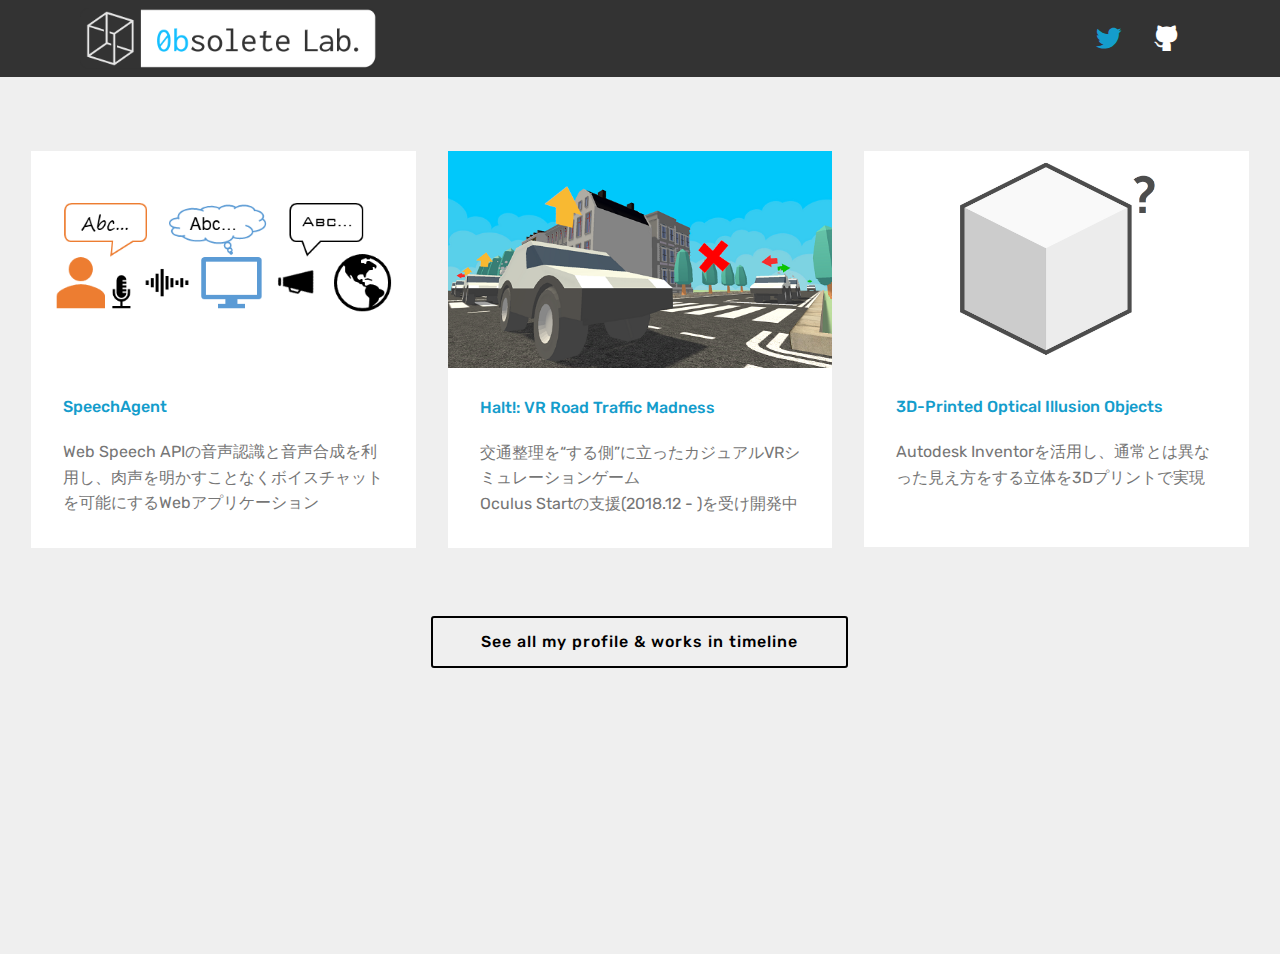
==== commit f0f49054: "update profile layout" ====
--- a/index.html
+++ b/index.html
@@ -39,7 +39,7 @@
             <div class="collapse navbar-collapse" id="navbarSupportedContent">
                 <ul class="navbar-nav nav-dropdown nav-right" data-app-modern-menu="true">
                     <li class="nav-item">
-                        <a class="nav-link link text-white display-4" href="https://twitter.com/Napier_SunPro"><span class="socicon socicon-twitter mbr-iconfont mbr-iconfont-btn" style="color: rgb(20, 157, 204);"></span></a>
+                        <a class="nav-link link text-white display-4" href="https://twitter.com/Napier_0b"><span class="socicon socicon-twitter mbr-iconfont mbr-iconfont-btn" style="color: rgb(20, 157, 204);"></span></a>
                     </li>
                     <li class="nav-item">
                         <a class="nav-link link text-white display-4" href="https://github.com/Napier-JP"><span class="socicon socicon-github mbr-iconfont mbr-iconfont-btn"></span></a>
@@ -101,7 +101,7 @@
         <div class="container">
             <div class="media-container-row title">
                 <div class="col-12 col-md-8">
-                    <div class="mbr-section-btn align-center"><a class="btn btn-black-outline display-4" href="profile.html">See my profile &amp; works in timeline</a></div>
+                    <div class="mbr-section-btn align-center"><a class="btn btn-black-outline display-4" href="profile.html">See all my profile &amp; works in timeline</a></div>
                 </div>
             </div>
         </div>
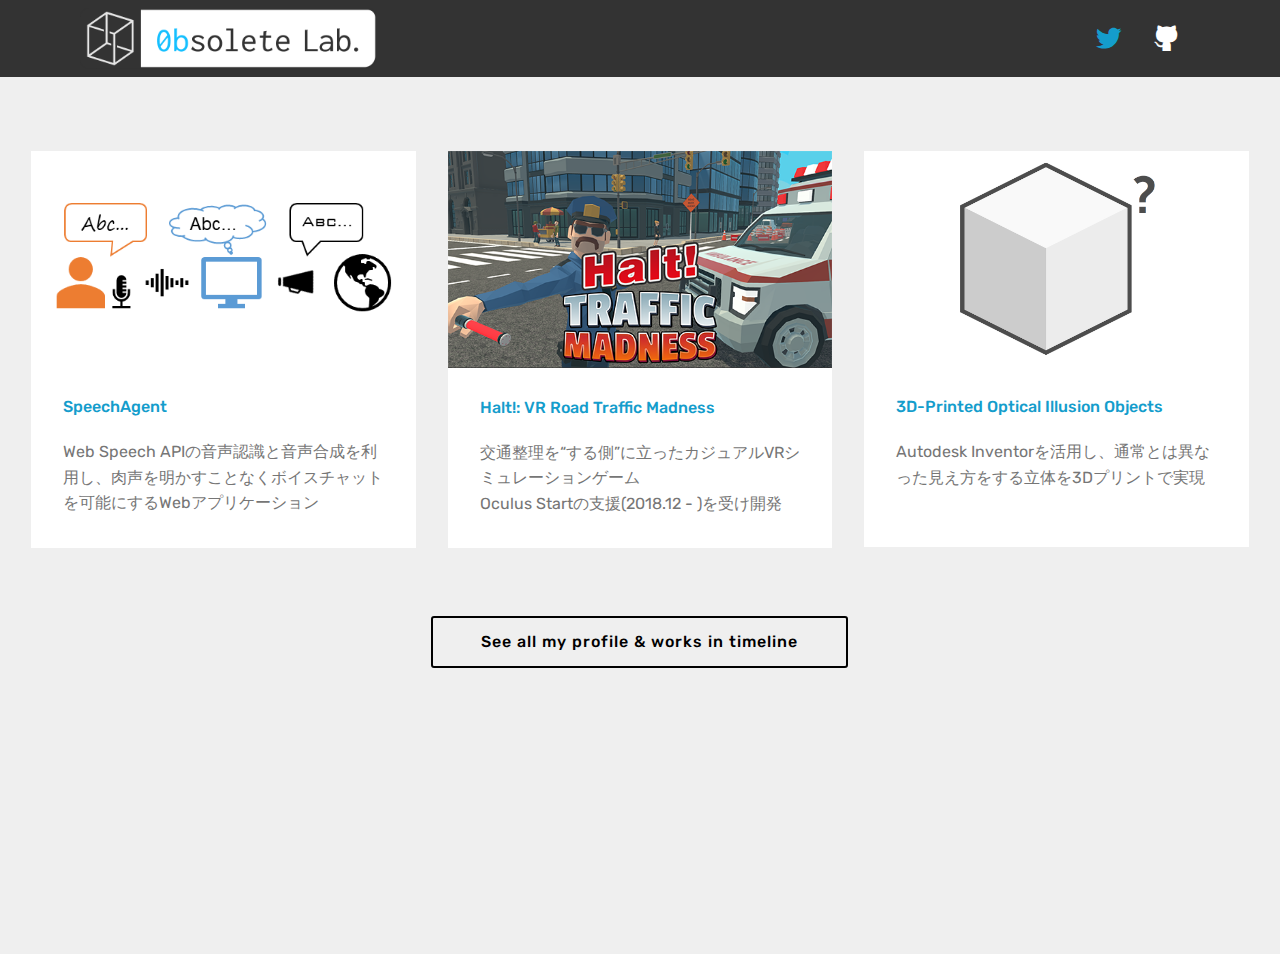
==== commit 490676a9: "Update home image" ====
--- a/index.html
+++ b/index.html
@@ -74,7 +74,7 @@
                         <div class="card-box">
                             <h4 class="card-title mbr-fonts-style display-7">
                                 Halt!: VR Road Traffic Madness</h4>
-                            <p class="mbr-text mbr-fonts-style display-7">交通整理を“する側”に立ったカジュアルVRシミュレーションゲーム<br>Oculus Startの支援(2018.12 - )を受け開発中</p>
+                            <p class="mbr-text mbr-fonts-style display-7">交通整理を“する側”に立ったカジュアルVRシミュレーションゲーム<br>Oculus Startの支援(2018.12 - )を受け開発</p>
                         </div>
                     </div>
             </a>
